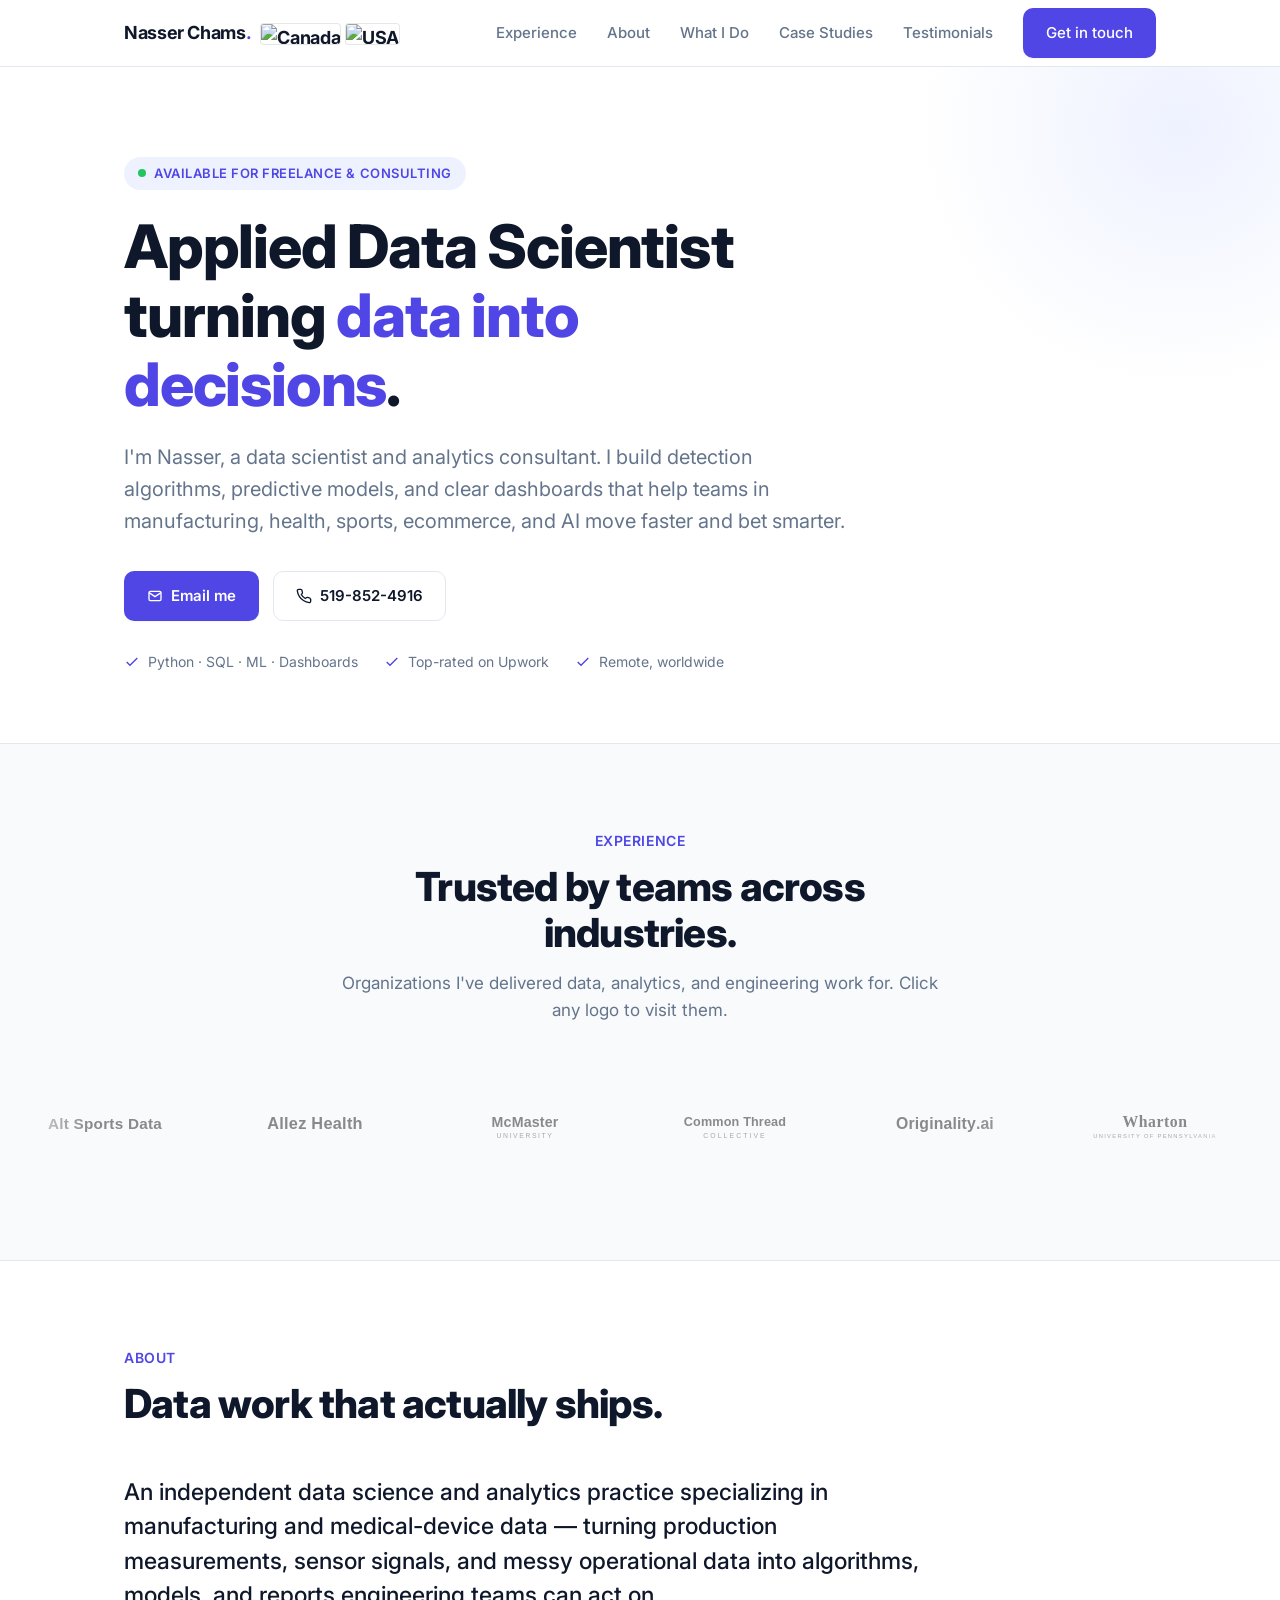
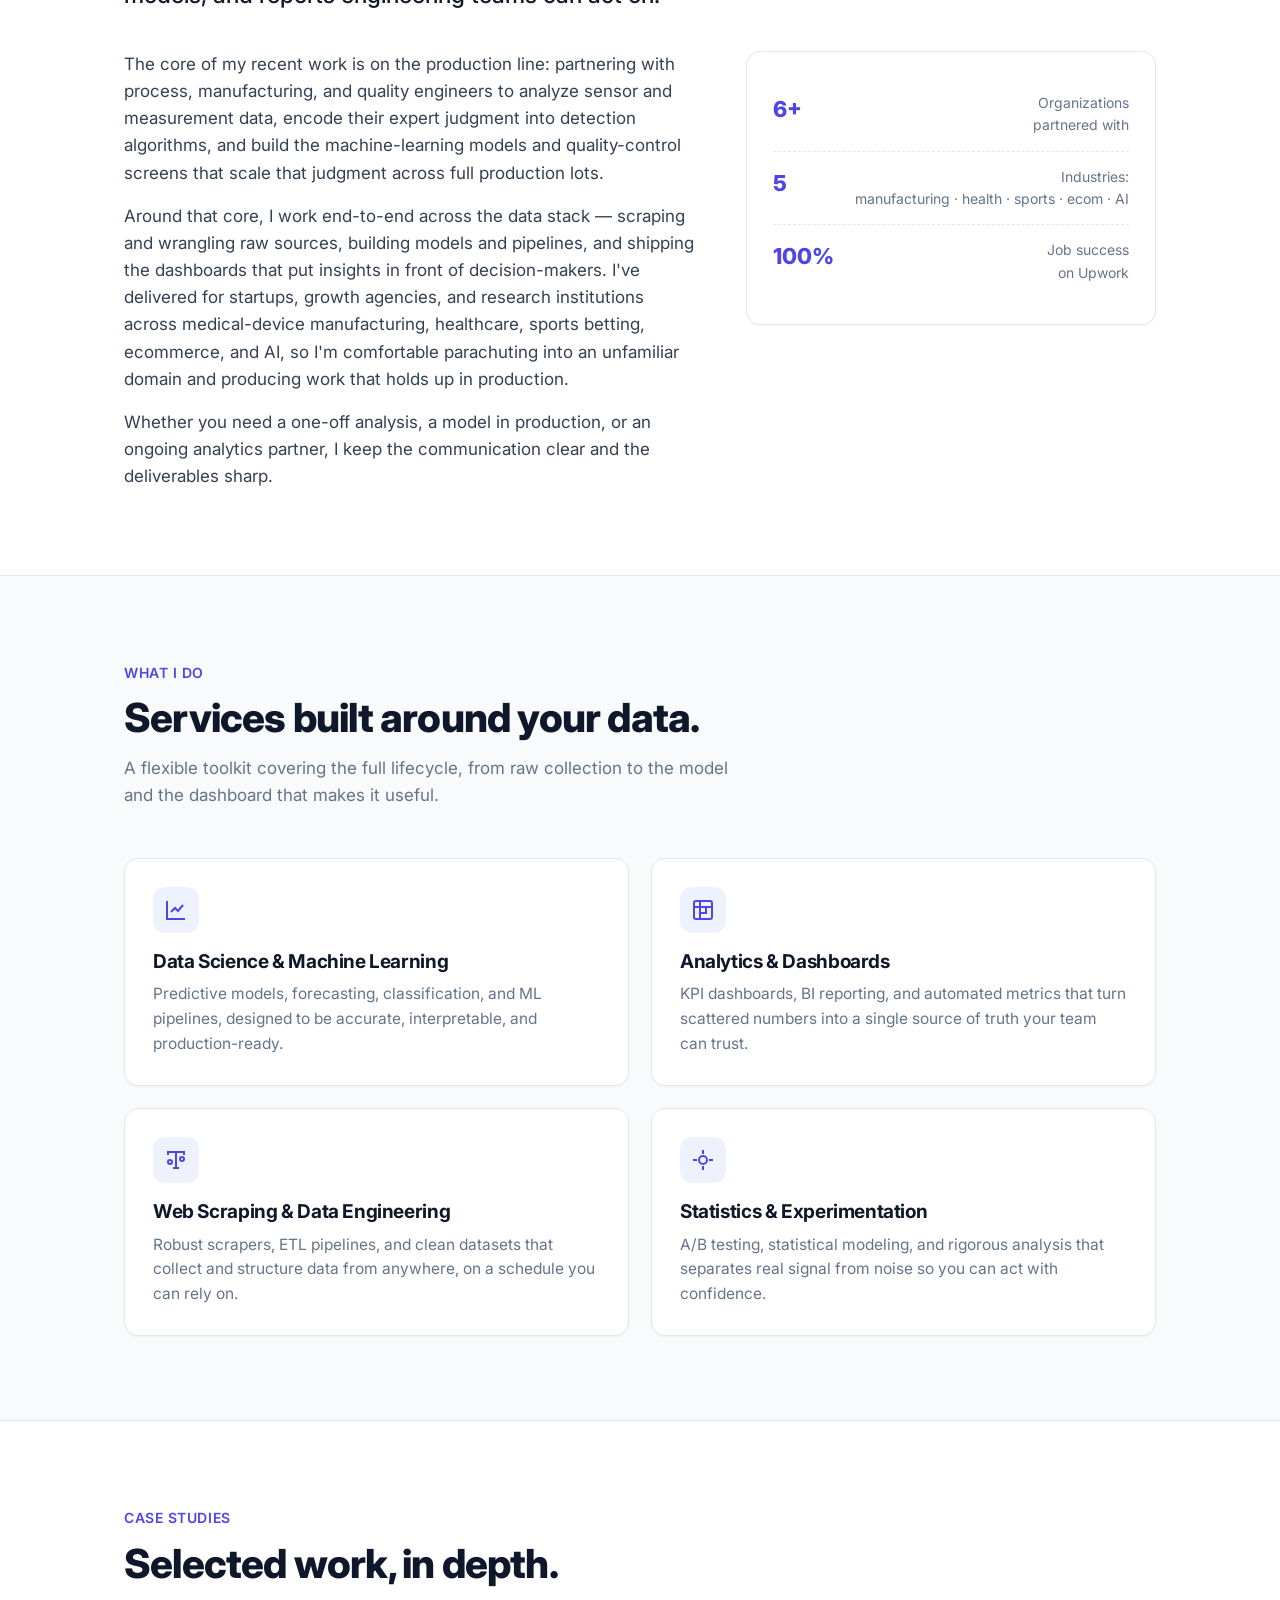
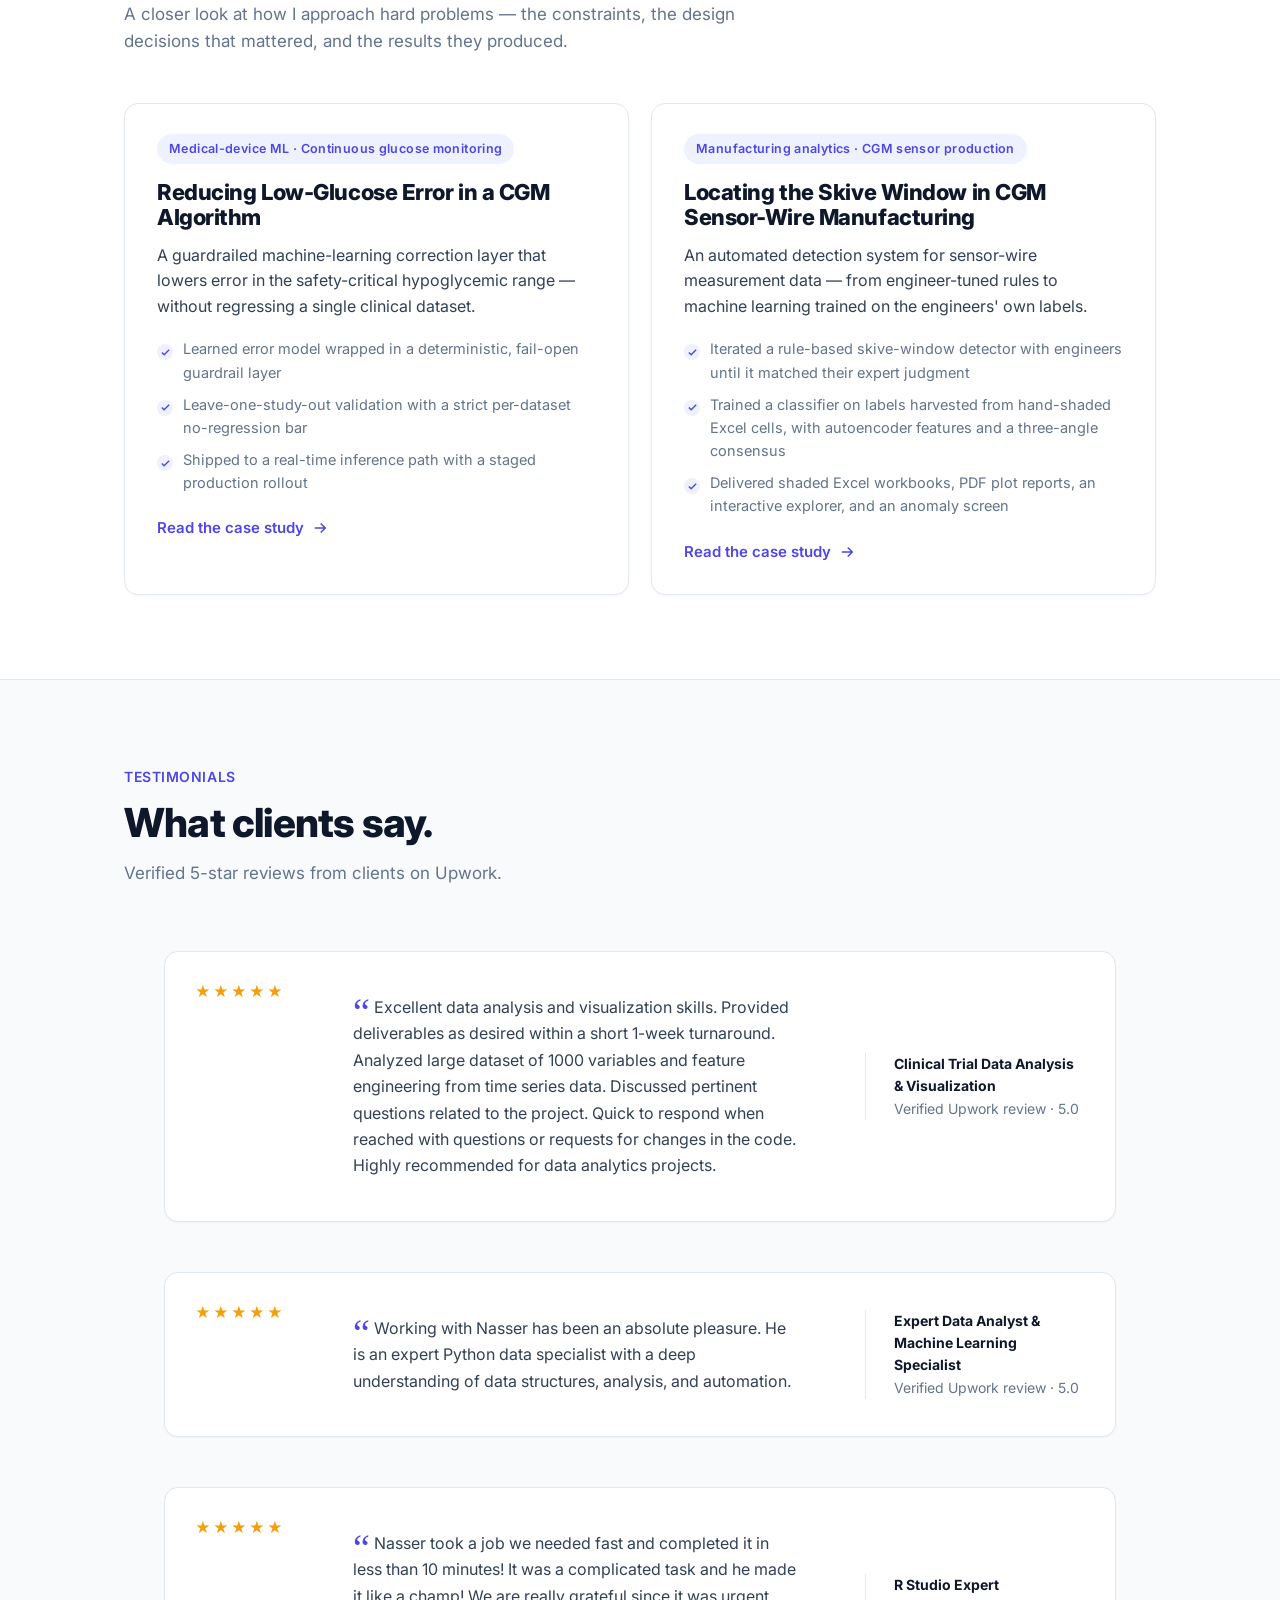
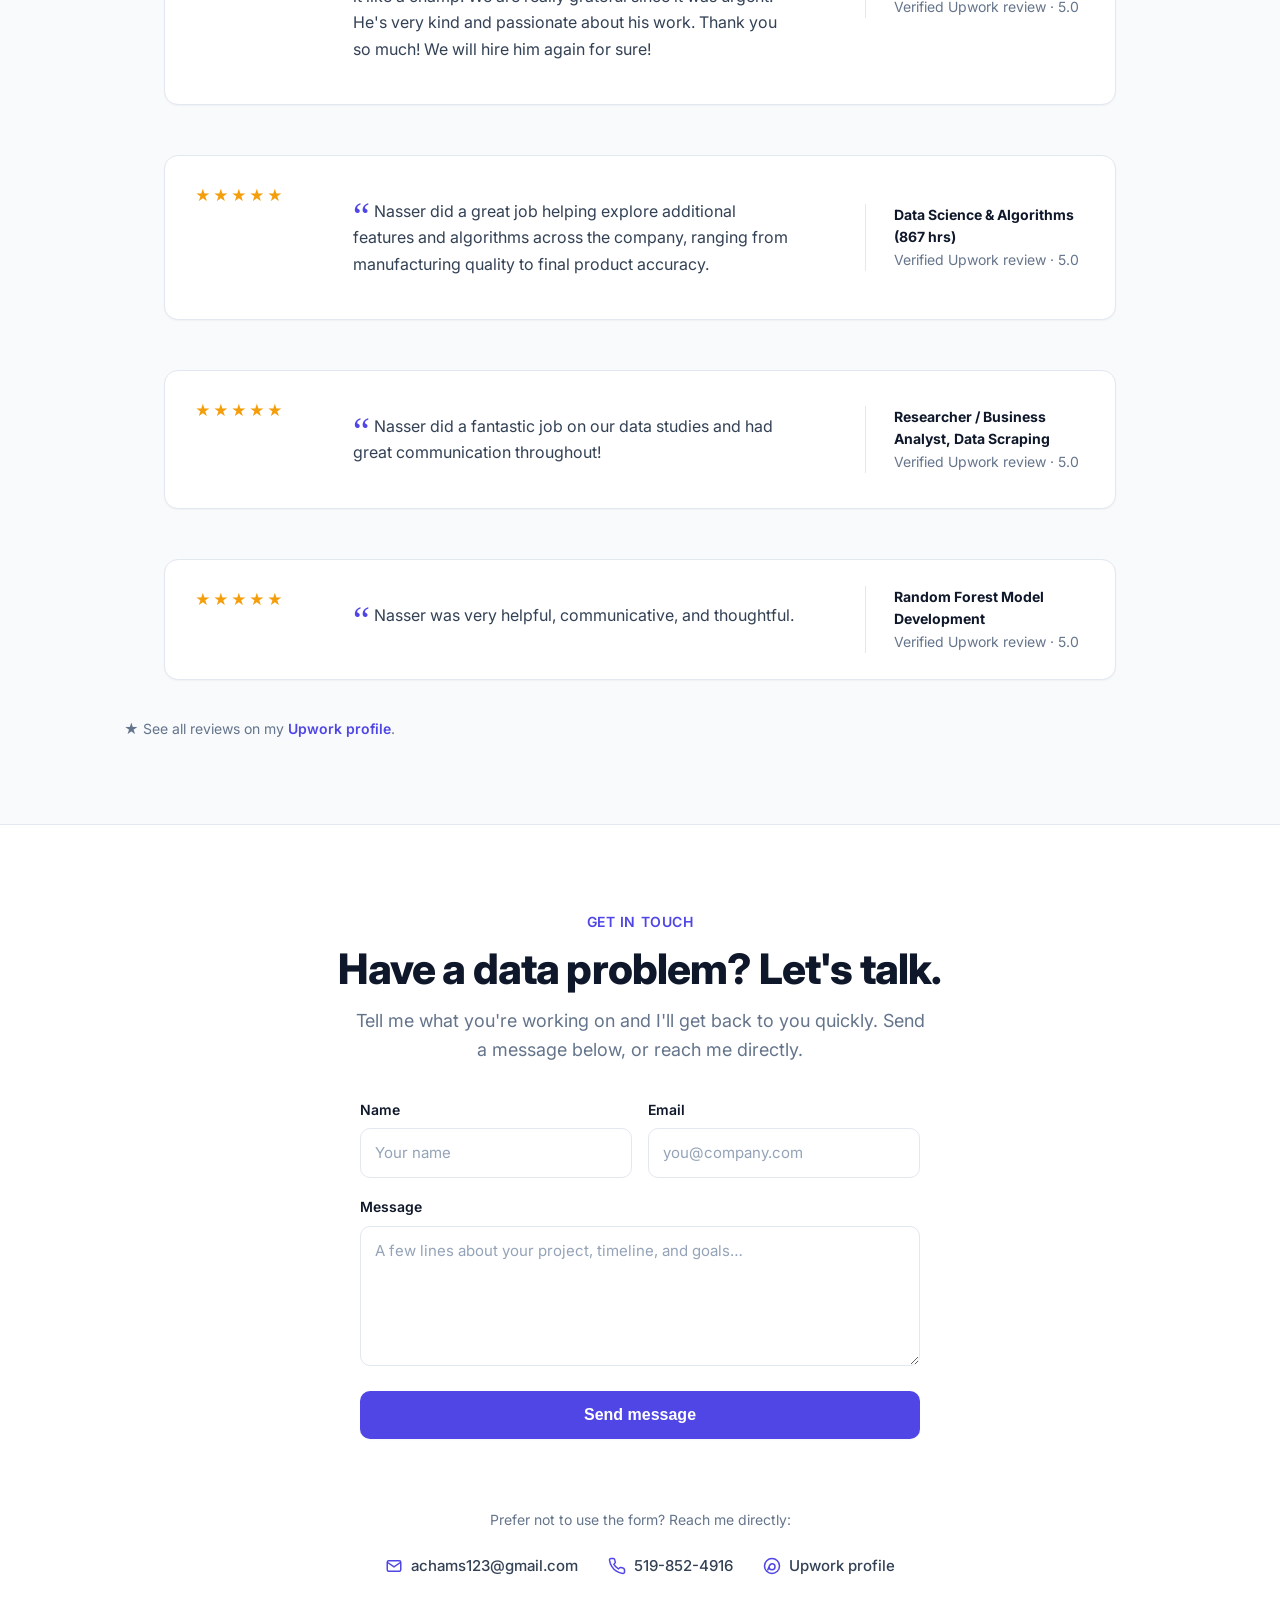
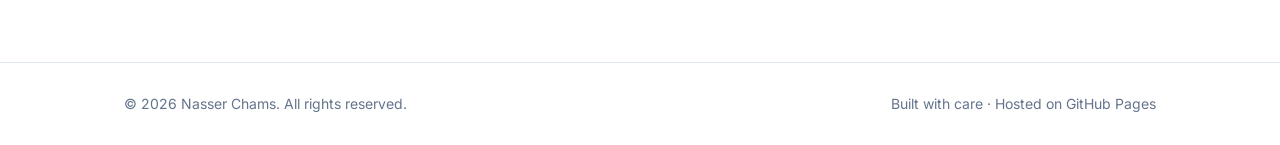
==== index.html @ c135a301 "Lead with manufacturing in About section, hero, and site metadata Co-Authored-By: Claude Fable 5 <no" ====
<!DOCTYPE html>
<html lang="en">
<head>
  <meta charset="UTF-8" />
  <meta name="viewport" content="width=device-width, initial-scale=1.0" />
  <title>Nasser Chams | Applied Data Scientist & Analytics Consultant</title>
  <meta name="description" content="Nasser Chams is a top-rated freelance data scientist and analytics consultant based in Canada. Manufacturing and sensor analytics, machine learning, dashboards, and statistics for teams in manufacturing, health, sports, ecommerce, and AI." />
  <meta name="keywords" content="data scientist, freelance data scientist, data analytics consultant, manufacturing analytics, sensor data analysis, machine learning, web scraping, data engineering, dashboards, statistics, Canada, Nasser Chams" />
  <meta name="author" content="Nasser Chams" />
  <meta name="robots" content="index, follow" />
  <link rel="canonical" href="https://nchams.github.io/" />

  <!-- Google Search Console verification -->
  <meta name="google-site-verification" content="0FY5OXzqbTg1PVIhQ_Vaj2DCu7UI-ibs0flnU23W4AM" />

  <!-- Open Graph (link previews) -->
  <meta property="og:title" content="Nasser Chams | Applied Data Scientist & Analytics" />
  <meta property="og:description" content="Top-rated freelance data scientist and analytics consultant. I turn messy data into models, dashboards, and decisions." />
  <meta property="og:type" content="website" />
  <meta property="og:url" content="https://nchams.github.io/" />
  <meta property="og:site_name" content="Nasser Chams" />
  <meta property="og:locale" content="en_CA" />

  <!-- Twitter -->
  <meta name="twitter:card" content="summary" />
  <meta name="twitter:title" content="Nasser Chams | Applied Data Scientist & Analytics" />
  <meta name="twitter:description" content="Top-rated freelance data scientist and analytics consultant. Models, dashboards, and decisions." />

  <!-- Structured data: helps Google understand who you are -->
  <script type="application/ld+json">
  {
    "@context": "https://schema.org",
    "@type": "Person",
    "name": "Nasser Chams",
    "jobTitle": "Applied Data Scientist & Analytics Consultant",
    "url": "https://nchams.github.io/",
    "email": "mailto:achams123@gmail.com",
    "telephone": "+1-519-852-4916",
    "address": { "@type": "PostalAddress", "addressCountry": "CA" },
    "knowsAbout": ["Manufacturing Analytics", "Sensor Data Analysis", "Data Science", "Machine Learning", "Data Analytics", "Web Scraping", "Statistics", "Dashboards", "Predictive Modeling"],
    "sameAs": [
      "https://www.upwork.com/freelancers/nasserc4",
      "https://github.com/nchams"
    ]
  }
  </script>

  <link rel="preconnect" href="https://fonts.googleapis.com" />
  <link rel="preconnect" href="https://fonts.gstatic.com" crossorigin />
  <link href="https://fonts.googleapis.com/css2?family=Inter:wght@400;500;600;700;800&display=swap" rel="stylesheet" />
  <link rel="stylesheet" href="styles.css" />
  <link rel="icon" href="data:image/svg+xml,<svg xmlns='http://www.w3.org/2000/svg' viewBox='0 0 100 100'><rect width='100' height='100' rx='22' fill='%234f46e5'/><text x='50' y='68' font-size='56' font-family='Arial' font-weight='bold' fill='white' text-anchor='middle'>N</text></svg>" />
</head>
<body>

  <!-- ===================== NAV ===================== -->
  <header class="nav">
    <div class="container nav-inner">
      <a href="#top" class="brand">Nasser&nbsp;Chams<span class="dot">.</span><span class="brand-flags" title="Working across Canada and the USA" aria-label="Working across Canada and the USA">
        <img src="https://flagcdn.com/ca.svg" alt="Canada" loading="lazy" />
        <img src="https://flagcdn.com/us.svg" alt="USA" loading="lazy" />
      </span></a>
      <nav class="nav-links" id="navLinks">
        <a href="#work">Experience</a>
        <a href="#about">About</a>
        <a href="#services">What I Do</a>
        <a href="#case-studies">Case Studies</a>
        <a href="#testimonials">Testimonials</a>
        <a href="#contact" class="btn btn-primary">Get in touch</a>
      </nav>
      <button class="nav-toggle" id="navToggle" aria-label="Toggle menu">☰</button>
    </div>
  </header>

  <main id="top">

    <!-- ===================== HERO ===================== -->
    <section class="hero">
      <div class="container">
        <span class="eyebrow"><span class="pulse"></span> Available for freelance &amp; consulting</span>
        <h1>Applied Data Scientist turning <span class="accent">data into decisions</span>.</h1>
        <p class="lede">
          I'm Nasser, a data scientist and analytics consultant. I build detection algorithms,
          predictive models, and clear dashboards that help teams in manufacturing, health,
          sports, ecommerce, and AI move faster and bet smarter.
        </p>
        <div class="hero-cta">
          <a href="#contact" class="btn btn-primary">
            <svg width="16" height="16" viewBox="0 0 24 24" fill="none" stroke="currentColor" stroke-width="2"><rect x="3" y="5" width="18" height="14" rx="2"/><path d="m3 7 9 6 9-6"/></svg>
            Email me
          </a>
          <a href="tel:+15198524916" class="btn btn-ghost">
            <svg width="16" height="16" viewBox="0 0 24 24" fill="none" stroke="currentColor" stroke-width="2"><path d="M22 16.9v3a2 2 0 0 1-2.2 2 19.8 19.8 0 0 1-8.6-3.1 19.5 19.5 0 0 1-6-6A19.8 19.8 0 0 1 2 4.2 2 2 0 0 1 4 2h3a2 2 0 0 1 2 1.7c.1.9.3 1.8.6 2.6a2 2 0 0 1-.5 2.1L7.9 9.8a16 16 0 0 0 6 6l1.4-1.2a2 2 0 0 1 2.1-.5c.8.3 1.7.5 2.6.6a2 2 0 0 1 1.7 2Z"/></svg>
            519-852-4916
          </a>
        </div>
        <div class="hero-meta">
          <span><svg viewBox="0 0 24 24" fill="none" stroke="currentColor" stroke-width="2"><path d="M20 6 9 17l-5-5"/></svg> Python · SQL · ML · Dashboards</span>
          <span><svg viewBox="0 0 24 24" fill="none" stroke="currentColor" stroke-width="2"><path d="M20 6 9 17l-5-5"/></svg> Top-rated on Upwork</span>
          <span><svg viewBox="0 0 24 24" fill="none" stroke="currentColor" stroke-width="2"><path d="M20 6 9 17l-5-5"/></svg> Remote, worldwide</span>
        </div>
      </div>
    </section>

    <!-- ===================== WORKED WITH (rolling marquee) ===================== -->
    <!--
      A seamless left→right marquee. The logo set is duplicated (second copy is
      aria-hidden) so the loop has no visible seam. Each tile links to the company.
      Four tiles load the company's OFFICIAL logo from their own CDN, falling back to a
      local wordmark in assets/logos/ if the remote URL ever fails. CTC and Originality.ai
      only publish white-on-transparent logos (invisible on white), so they use a clean
      dark wordmark — drop a dark/color file into assets/logos/ to replace either one.
    -->
    <section class="section section-soft section-work" id="work">
      <div class="container">
        <div class="section-head section-head-center reveal">
          <span class="kicker">Experience</span>
          <h2>Trusted by teams across industries.</h2>
          <p>Organizations I've delivered data, analytics, and engineering work for. Click any logo to visit them.</p>
        </div>
      </div>
      <div class="marquee reveal" aria-label="Companies I have worked with">
        <div class="marquee-track">
          <div class="marquee-group">
            <a class="logo-tile" href="https://altsportsdata.com" target="_blank" rel="noopener" title="Alt Sports Data: sports betting market data">
              <img src="https://static.wixstatic.com/media/e93ac5_96a4d8a9a85640bc8b1dee74f92e96a4~mv2.png/v1/fill/w_240,h_120,al_c,q_85,enc_auto/ASD_Logo_Stack_BLACK.png" alt="Alt Sports Data" onerror="this.onerror=null;this.src='assets/logos/alt-sports-data.svg';" />
            </a>
            <a class="logo-tile" href="https://allezhealth.com" target="_blank" rel="noopener" title="Allez Health: continuous metabolic sensing">
              <img src="https://allezhealth.com/_next/static/media/logo.9eea5463.svg" alt="Allez Health" onerror="this.onerror=null;this.src='assets/logos/allez-health.svg';" />
            </a>
            <a class="logo-tile" href="https://www.mcmaster.ca" target="_blank" rel="noopener" title="McMaster University">
              <img src="https://brand.mcmaster.ca/app/uploads/2024/03/McMaster-logo.png" alt="McMaster University" onerror="this.onerror=null;this.src='assets/logos/mcmaster-university.svg';" />
            </a>
            <a class="logo-tile" href="https://commonthreadco.com" target="_blank" rel="noopener" title="Common Thread Collective: ecommerce growth">
              <img src="assets/logos/common-thread-collective.svg" alt="Common Thread Collective" />
            </a>
            <a class="logo-tile" href="https://originality.ai" target="_blank" rel="noopener" title="Originality.ai: AI content detection">
              <img src="assets/logos/originality-ai.svg" alt="Originality.ai" />
            </a>
            <a class="logo-tile" href="https://www.wharton.upenn.edu" target="_blank" rel="noopener" title="The Wharton School, University of Pennsylvania">
              <img src="https://www.wharton.upenn.edu/wp-content/plugins/martech-chupacabra/includes/images/Wharton-Logo-RGB.png" alt="The Wharton School" onerror="this.onerror=null;this.src='assets/logos/wharton.svg';" />
            </a>
          </div>
          <div class="marquee-group" aria-hidden="true">
            <a class="logo-tile" href="https://altsportsdata.com" target="_blank" rel="noopener" tabindex="-1">
              <img src="https://static.wixstatic.com/media/e93ac5_96a4d8a9a85640bc8b1dee74f92e96a4~mv2.png/v1/fill/w_240,h_120,al_c,q_85,enc_auto/ASD_Logo_Stack_BLACK.png" alt="" onerror="this.onerror=null;this.src='assets/logos/alt-sports-data.svg';" />
            </a>
            <a class="logo-tile" href="https://allezhealth.com" target="_blank" rel="noopener" tabindex="-1">
              <img src="https://allezhealth.com/_next/static/media/logo.9eea5463.svg" alt="" onerror="this.onerror=null;this.src='assets/logos/allez-health.svg';" />
            </a>
            <a class="logo-tile" href="https://www.mcmaster.ca" target="_blank" rel="noopener" tabindex="-1">
              <img src="https://brand.mcmaster.ca/app/uploads/2024/03/McMaster-logo.png" alt="" onerror="this.onerror=null;this.src='assets/logos/mcmaster-university.svg';" />
            </a>
            <a class="logo-tile" href="https://commonthreadco.com" target="_blank" rel="noopener" tabindex="-1">
              <img src="assets/logos/common-thread-collective.svg" alt="" />
            </a>
            <a class="logo-tile" href="https://originality.ai" target="_blank" rel="noopener" tabindex="-1">
              <img src="assets/logos/originality-ai.svg" alt="" />
            </a>
            <a class="logo-tile" href="https://www.wharton.upenn.edu" target="_blank" rel="noopener" tabindex="-1">
              <img src="https://www.wharton.upenn.edu/wp-content/plugins/martech-chupacabra/includes/images/Wharton-Logo-RGB.png" alt="" onerror="this.onerror=null;this.src='assets/logos/wharton.svg';" />
            </a>
          </div>
        </div>
      </div>
    </section>

    <!-- ===================== ABOUT ===================== -->
    <section class="section" id="about">
      <div class="container">
        <div class="section-head reveal">
          <span class="kicker">About</span>
          <h2>Data work that actually ships.</h2>
        </div>
        <p class="about-lead reveal">An independent data science and analytics practice specializing in manufacturing and medical-device data — turning production measurements, sensor signals, and messy operational data into algorithms, models, and reports engineering teams can act on.</p>
        <div class="about-grid reveal">
          <div class="body">
            <p>
              The core of my recent work is on the production line: partnering with process,
              manufacturing, and quality engineers to analyze sensor and measurement data,
              encode their expert judgment into detection algorithms, and build the
              machine-learning models and quality-control screens that scale that judgment
              across full production lots.
            </p>
            <p>
              Around that core, I work end-to-end across the data stack — scraping and
              wrangling raw sources, building models and pipelines, and shipping the
              dashboards that put insights in front of decision-makers. I've delivered for
              startups, growth agencies, and research institutions across medical-device
              manufacturing, healthcare, sports betting, ecommerce, and AI, so I'm
              comfortable parachuting into an unfamiliar domain and producing work that
              holds up in production.
            </p>
            <p>
              Whether you need a one-off analysis, a model in production, or an ongoing
              analytics partner, I keep the communication clear and the deliverables sharp.
            </p>
          </div>
          <aside class="stat-card">
            <div class="stat-row"><span class="num">6+</span><span class="lbl">Organizations<br/>partnered with</span></div>
            <div class="stat-row"><span class="num">5</span><span class="lbl">Industries:<br/>manufacturing · health · sports · ecom · AI</span></div>
            <div class="stat-row"><span class="num">100%</span><span class="lbl">Job success<br/>on Upwork</span></div>
          </aside>
        </div>
      </div>
    </section>

    <!-- ===================== SERVICES ===================== -->
    <section class="section section-soft" id="services">
      <div class="container">
        <div class="section-head reveal">
          <span class="kicker">What I do</span>
          <h2>Services built around your data.</h2>
          <p>A flexible toolkit covering the full lifecycle, from raw collection to the model and the dashboard that makes it useful.</p>
        </div>
        <div class="cards">
          <div class="card reveal">
            <div class="ico"><svg viewBox="0 0 24 24" fill="none" stroke="currentColor" stroke-width="2"><path d="M3 3v18h18"/><path d="m7 14 4-4 3 3 5-6"/></svg></div>
            <h3>Data Science &amp; Machine Learning</h3>
            <p>Predictive models, forecasting, classification, and ML pipelines, designed to be accurate, interpretable, and production-ready.</p>
          </div>
          <div class="card reveal">
            <div class="ico"><svg viewBox="0 0 24 24" fill="none" stroke="currentColor" stroke-width="2"><rect x="3" y="3" width="18" height="18" rx="2"/><path d="M9 9h6v6H9z"/><path d="M3 9h6M15 9h6M9 3v6M9 15v6"/></svg></div>
            <h3>Analytics &amp; Dashboards</h3>
            <p>KPI dashboards, BI reporting, and automated metrics that turn scattered numbers into a single source of truth your team can trust.</p>
          </div>
          <div class="card reveal">
            <div class="ico"><svg viewBox="0 0 24 24" fill="none" stroke="currentColor" stroke-width="2"><path d="M4 7V4h16v3"/><path d="M9 20h6M12 4v16"/><circle cx="6" cy="14" r="2"/><circle cx="18" cy="11" r="2"/></svg></div>
            <h3>Web Scraping &amp; Data Engineering</h3>
            <p>Robust scrapers, ETL pipelines, and clean datasets that collect and structure data from anywhere, on a schedule you can rely on.</p>
          </div>
          <div class="card reveal">
            <div class="ico"><svg viewBox="0 0 24 24" fill="none" stroke="currentColor" stroke-width="2"><path d="M12 2v4M12 18v4M2 12h4M18 12h4"/><circle cx="12" cy="12" r="4"/></svg></div>
            <h3>Statistics &amp; Experimentation</h3>
            <p>A/B testing, statistical modeling, and rigorous analysis that separates real signal from noise so you can act with confidence.</p>
          </div>
        </div>
      </div>
    </section>

    <!-- ===================== CASE STUDIES ===================== -->
    <!--
      Teaser cards for in-depth project write-ups. Each card links to its own
      detail page under case-studies/. Add more <a class="case-card"> blocks as
      new write-ups are published — the grid flows to two columns on wide screens.
    -->
    <section class="section" id="case-studies">
      <div class="container">
        <div class="section-head reveal">
          <span class="kicker">Case studies</span>
          <h2>Selected work, in depth.</h2>
          <p>A closer look at how I approach hard problems — the constraints, the design decisions that mattered, and the results they produced.</p>
        </div>
        <div class="case-grid">
          <a class="case-card reveal" href="case-studies/cgm-low-glucose-correction.html">
            <span class="case-tag">Medical-device ML · Continuous glucose monitoring</span>
            <h3>Reducing Low-Glucose Error in a CGM Algorithm</h3>
            <p>A guardrailed machine-learning correction layer that lowers error in the safety-critical hypoglycemic range — without regressing a single clinical dataset.</p>
            <ul class="case-highlights">
              <li>Learned error model wrapped in a deterministic, fail-open guardrail layer</li>
              <li>Leave-one-study-out validation with a strict per-dataset no-regression bar</li>
              <li>Shipped to a real-time inference path with a staged production rollout</li>
            </ul>
            <span class="case-link">Read the case study
              <svg viewBox="0 0 24 24" fill="none" stroke="currentColor" stroke-width="2"><path d="M5 12h14M13 6l6 6-6 6"/></svg>
            </span>
          </a>
          <a class="case-card reveal" href="case-studies/cgm-sensor-wire-manufacturing.html">
            <span class="case-tag">Manufacturing analytics · CGM sensor production</span>
            <h3>Locating the Skive Window in CGM Sensor-Wire Manufacturing</h3>
            <p>An automated detection system for sensor-wire measurement data — from engineer-tuned rules to machine learning trained on the engineers' own labels.</p>
            <ul class="case-highlights">
              <li>Iterated a rule-based skive-window detector with engineers until it matched their expert judgment</li>
              <li>Trained a classifier on labels harvested from hand-shaded Excel cells, with autoencoder features and a three-angle consensus</li>
              <li>Delivered shaded Excel workbooks, PDF plot reports, an interactive explorer, and an anomaly screen</li>
            </ul>
            <span class="case-link">Read the case study
              <svg viewBox="0 0 24 24" fill="none" stroke="currentColor" stroke-width="2"><path d="M5 12h14M13 6l6 6-6 6"/></svg>
            </span>
          </a>
        </div>
      </div>
    </section>

    <!-- ===================== TESTIMONIALS ===================== -->
    <section class="section section-soft" id="testimonials">
      <div class="container">
        <div class="section-head reveal">
          <span class="kicker">Testimonials</span>
          <h2>What clients say.</h2>
          <p>Verified 5-star reviews from clients on Upwork.</p>
        </div>
        <div class="quotes">
          <figure class="quote reveal">
            <div class="stars">★★★★★</div>
            <blockquote class="text">Excellent data analysis and visualization skills. Provided deliverables as desired within a short 1-week turnaround. Analyzed large dataset of 1000 variables and feature engineering from time series data. Discussed pertinent questions related to the project. Quick to respond when reached with questions or requests for changes in the code. Highly recommended for data analytics projects.</blockquote>
            <figcaption class="by"><strong>Clinical Trial Data Analysis &amp; Visualization</strong><span>Verified Upwork review · 5.0</span></figcaption>
          </figure>
          <figure class="quote reveal">
            <div class="stars">★★★★★</div>
            <blockquote class="text">Working with Nasser has been an absolute pleasure. He is an expert Python data specialist with a deep understanding of data structures, analysis, and automation.</blockquote>
            <figcaption class="by"><strong>Expert Data Analyst &amp; Machine Learning Specialist</strong><span>Verified Upwork review · 5.0</span></figcaption>
          </figure>
          <figure class="quote reveal">
            <div class="stars">★★★★★</div>
            <blockquote class="text">Nasser took a job we needed fast and completed it in less than 10 minutes! It was a complicated task and he made it like a champ! We are really grateful since it was urgent. He's very kind and passionate about his work. Thank you so much! We will hire him again for sure!</blockquote>
            <figcaption class="by"><strong>R Studio Expert</strong><span>Verified Upwork review · 5.0</span></figcaption>
          </figure>
          <figure class="quote reveal">
            <div class="stars">★★★★★</div>
            <blockquote class="text">Nasser did a great job helping explore additional features and algorithms across the company, ranging from manufacturing quality to final product accuracy.</blockquote>
            <figcaption class="by"><strong>Data Science &amp; Algorithms (867 hrs)</strong><span>Verified Upwork review · 5.0</span></figcaption>
          </figure>
          <figure class="quote reveal">
            <div class="stars">★★★★★</div>
            <blockquote class="text">Nasser did a fantastic job on our data studies and had great communication throughout!</blockquote>
            <figcaption class="by"><strong>Researcher / Business Analyst, Data Scraping</strong><span>Verified Upwork review · 5.0</span></figcaption>
          </figure>
          <figure class="quote reveal">
            <div class="stars">★★★★★</div>
            <blockquote class="text">Nasser was very helpful, communicative, and thoughtful.</blockquote>
            <figcaption class="by"><strong>Random Forest Model Development</strong><span>Verified Upwork review · 5.0</span></figcaption>
          </figure>
        </div>
        <p class="quotes-note reveal">
          ★ See all reviews on my <a href="https://www.upwork.com/freelancers/nasserc4" target="_blank" rel="noopener">Upwork profile</a>.
        </p>
      </div>
    </section>

    <!-- ===================== CONTACT ===================== -->
    <section class="section contact" id="contact">
      <div class="container reveal">
        <span class="kicker accent" style="font-weight:600;letter-spacing:.04em;text-transform:uppercase;font-size:14px;">Get in touch</span>
        <h2 style="margin-top:10px;">Have a data problem? Let's talk.</h2>
        <p>Tell me what you're working on and I'll get back to you quickly. Send a message below, or reach me directly.</p>

        <!-- Contact form: delivers to achams123@gmail.com via Web3Forms (free, reliable, CORS-safe).
             ▸ SETUP: get a free access key at https://web3forms.com (enter achams123@gmail.com,
               copy the key it emails you) and paste it into the access_key field below. -->
        <form id="contactForm" class="contact-form" action="https://api.web3forms.com/submit" method="POST">
          <div class="form-row">
            <div class="field">
              <label for="cf-name">Name</label>
              <input type="text" id="cf-name" name="name" autocomplete="name" placeholder="Your name" required />
            </div>
            <div class="field">
              <label for="cf-email">Email</label>
              <input type="email" id="cf-email" name="email" autocomplete="email" placeholder="you@company.com" required />
            </div>
          </div>
          <div class="field">
            <label for="cf-message">Message</label>
            <textarea id="cf-message" name="message" placeholder="A few lines about your project, timeline, and goals…" required></textarea>
          </div>
          <!-- Web3Forms config -->
          <input type="hidden" name="access_key" value="39679132-4408-40fb-b17d-de15a8d7f304" />
          <input type="hidden" name="subject" value="New inquiry from your website" />
          <input type="hidden" name="from_name" value="nchams.github.io contact form" />
          <!-- honeypot: bots tick this, humans never see it -->
          <input type="checkbox" name="botcheck" class="hp" tabindex="-1" autocomplete="off" aria-hidden="true" />
          <button type="submit" class="btn btn-primary" id="cf-submit">Send message</button>
          <p class="form-status" id="cf-status" role="status" aria-live="polite"></p>
        </form>

        <p style="margin-top:18px;color:var(--muted);font-size:14px;">Prefer not to use the form? Reach me directly:</p>
        <div class="contact-list">
          <a href="mailto:achams123@gmail.com"><svg viewBox="0 0 24 24" fill="none" stroke="currentColor" stroke-width="2"><rect x="3" y="5" width="18" height="14" rx="2"/><path d="m3 7 9 6 9-6"/></svg> achams123@gmail.com</a>
          <a href="tel:+15198524916"><svg viewBox="0 0 24 24" fill="none" stroke="currentColor" stroke-width="2"><path d="M22 16.9v3a2 2 0 0 1-2.2 2 19.8 19.8 0 0 1-8.6-3.1 19.5 19.5 0 0 1-6-6A19.8 19.8 0 0 1 2 4.2 2 2 0 0 1 4 2h3a2 2 0 0 1 2 1.7c.1.9.3 1.8.6 2.6a2 2 0 0 1-.5 2.1L7.9 9.8a16 16 0 0 0 6 6l1.4-1.2a2 2 0 0 1 2.1-.5c.8.3 1.7.5 2.6.6a2 2 0 0 1 1.7 2Z"/></svg> 519-852-4916</a>
          <a href="https://www.upwork.com/freelancers/nasserc4" target="_blank" rel="noopener"><svg viewBox="0 0 24 24" fill="none" stroke="currentColor" stroke-width="2"><circle cx="12" cy="12" r="10"/><path d="M8 13a4 4 0 1 0 4-4c-2 0-3 1.5-4 4l-2 5"/></svg> Upwork profile</a>
        </div>
      </div>
    </section>

  </main>

  <!-- ===================== FOOTER ===================== -->
  <footer class="footer">
    <div class="container footer-inner">
      <span>© <span id="year"></span> Nasser Chams. All rights reserved.</span>
      <span>Built with care · Hosted on GitHub Pages</span>
    </div>
  </footer>

  <script>
    // Footer year
    document.getElementById('year').textContent = new Date().getFullYear();

    // Mobile nav toggle
    const toggle = document.getElementById('navToggle');
    const links = document.getElementById('navLinks');
    toggle.addEventListener('click', () => links.classList.toggle('open'));
    links.querySelectorAll('a').forEach(a => a.addEventListener('click', () => links.classList.remove('open')));

    // Scroll reveal
    const io = new IntersectionObserver((entries) => {
      entries.forEach(e => { if (e.isIntersecting) { e.target.classList.add('in'); io.unobserve(e.target); } });
    }, { threshold: 0.12 });
    document.querySelectorAll('.reveal').forEach(el => io.observe(el));

    // Contact form — submit via Web3Forms (CORS-enabled) so the visitor stays on the page.
    const form = document.getElementById('contactForm');
    const status = document.getElementById('cf-status');
    const submitBtn = document.getElementById('cf-submit');
    form.addEventListener('submit', async (e) => {
      e.preventDefault();
      status.className = 'form-status';
      status.textContent = '';
      const original = submitBtn.textContent;
      submitBtn.disabled = true;
      submitBtn.textContent = 'Sending…';
      try {
        const res = await fetch(form.action, {
          method: 'POST',
          headers: { 'Accept': 'application/json' },
          body: new FormData(form)
        });
        const data = await res.json().catch(() => ({}));
        if (res.ok && data.success) {
          form.reset();
          status.className = 'form-status ok';
          status.textContent = '✓ Thanks! Your message has been sent. I\'ll get back to you shortly.';
        } else {
          throw new Error(data.message || 'Request failed');
        }
      } catch (err) {
        status.className = 'form-status err';
        status.innerHTML = 'Something went wrong. Please email me directly at <a href="mailto:achams123@gmail.com">achams123@gmail.com</a>.';
      } finally {
        submitBtn.disabled = false;
        submitBtn.textContent = original;
      }
    });
  </script>
</body>
</html>
---- styles.css ----
/* ============================================================
   Nasser Chams — Personal Site
   Crisp white, professional. Indigo accent.
   ============================================================ */

:root {
  --bg: #ffffff;
  --bg-soft: #f8fafc;
  --ink: #0f172a;
  --ink-soft: #334155;
  --muted: #64748b;
  --line: #e2e8f0;
  --accent: #4f46e5;
  --accent-dark: #4338ca;
  --accent-soft: #eef2ff;
  --radius: 14px;
  --shadow-sm: 0 1px 2px rgba(15, 23, 42, 0.04);
  --shadow: 0 10px 30px -12px rgba(15, 23, 42, 0.18);
  --maxw: 1080px;
}

* { box-sizing: border-box; }

html { scroll-behavior: smooth; }

body {
  margin: 0;
  font-family: 'Inter', -apple-system, BlinkMacSystemFont, 'Segoe UI', Roboto, Helvetica, Arial, sans-serif;
  color: var(--ink);
  background: var(--bg);
  line-height: 1.6;
  -webkit-font-smoothing: antialiased;
  text-rendering: optimizeLegibility;
}

h1, h2, h3 { line-height: 1.15; margin: 0; letter-spacing: -0.02em; }
p { margin: 0; }
a { color: inherit; text-decoration: none; }

.container {
  width: 100%;
  max-width: var(--maxw);
  margin: 0 auto;
  padding: 0 24px;
}

.accent { color: var(--accent); }

/* ---------- Buttons ---------- */
.btn {
  display: inline-flex;
  align-items: center;
  gap: 8px;
  padding: 12px 22px;
  border-radius: 10px;
  font-weight: 600;
  font-size: 15px;
  border: 1px solid transparent;
  transition: transform .15s ease, box-shadow .15s ease, background .15s ease, border-color .15s ease;
  cursor: pointer;
  white-space: nowrap;
}
.btn-primary { background: var(--accent); color: #fff; box-shadow: var(--shadow-sm); }
.btn-primary:hover { background: var(--accent-dark); transform: translateY(-1px); box-shadow: var(--shadow); }
.btn-ghost { background: #fff; color: var(--ink); border-color: var(--line); }
.btn-ghost:hover { border-color: var(--accent); color: var(--accent); transform: translateY(-1px); }

/* ---------- Nav ---------- */
.nav {
  position: sticky;
  top: 0;
  z-index: 50;
  background: rgba(255, 255, 255, 0.85);
  backdrop-filter: saturate(180%) blur(12px);
  border-bottom: 1px solid var(--line);
}
.nav-inner {
  display: flex;
  align-items: center;
  justify-content: space-between;
  height: 66px;
}
.brand { font-weight: 700; font-size: 18px; letter-spacing: -0.02em; }
.brand .dot { color: var(--accent); }
.brand-flags { display: inline-flex; gap: 6px; margin-left: 10px; vertical-align: middle; }
.brand-flags img { height: 20px; width: auto; border-radius: 3px; box-shadow: 0 0 0 1px rgba(15,23,42,.1); display: block; }
.nav-links { display: flex; gap: 30px; align-items: center; }
.nav-links a { color: var(--muted); font-size: 15px; font-weight: 500; transition: color .15s ease; }
.nav-links a:hover { color: var(--ink); }
.nav-links .btn { color: #fff; }
.nav-toggle { display: none; background: none; border: 0; font-size: 24px; color: var(--ink); cursor: pointer; }

/* ---------- Hero ---------- */
.hero { padding: 90px 0 70px; position: relative; overflow: hidden; }
.hero::before {
  content: "";
  position: absolute;
  top: -200px; right: -160px;
  width: 520px; height: 520px;
  background: radial-gradient(closest-side, var(--accent-soft), transparent);
  z-index: -1;
}
.eyebrow {
  display: inline-flex; align-items: center; gap: 8px;
  font-size: 13px; font-weight: 600; letter-spacing: 0.04em; text-transform: uppercase;
  color: var(--accent);
  background: var(--accent-soft);
  padding: 6px 14px; border-radius: 999px;
  margin-bottom: 22px;
}
.eyebrow .pulse { width: 8px; height: 8px; border-radius: 50%; background: #22c55e; box-shadow: 0 0 0 0 rgba(34,197,94,.5); animation: pulse 2s infinite; }
@keyframes pulse { 0% { box-shadow: 0 0 0 0 rgba(34,197,94,.5); } 70% { box-shadow: 0 0 0 8px rgba(34,197,94,0); } 100% { box-shadow: 0 0 0 0 rgba(34,197,94,0); } }
.hero h1 { font-size: clamp(36px, 6vw, 60px); font-weight: 800; max-width: 16ch; }
.hero .lede { margin-top: 22px; font-size: clamp(17px, 2.2vw, 20px); color: var(--muted); max-width: 56ch; }
.hero-cta { margin-top: 34px; display: flex; gap: 14px; flex-wrap: wrap; }
.hero-meta { margin-top: 30px; display: flex; gap: 26px; flex-wrap: wrap; color: var(--muted); font-size: 14px; }
.hero-meta span { display: inline-flex; align-items: center; gap: 8px; }
.hero-meta svg { width: 16px; height: 16px; color: var(--accent); }

/* ---------- Section scaffolding ---------- */
.section { padding: 84px 0; }
.section-soft { background: var(--bg-soft); border-top: 1px solid var(--line); border-bottom: 1px solid var(--line); }
.section-head { max-width: 620px; margin-bottom: 48px; }
.section-head .kicker { color: var(--accent); font-weight: 600; font-size: 14px; letter-spacing: 0.04em; text-transform: uppercase; }
.section-head h2 { font-size: clamp(28px, 4vw, 40px); font-weight: 800; margin-top: 10px; }
.section-head p { margin-top: 14px; color: var(--muted); font-size: 17px; }

/* ---------- About ---------- */
.about-lead { font-size: clamp(19px, 2.4vw, 23px); line-height: 1.5; font-weight: 500; color: var(--ink); max-width: 820px; margin-bottom: 38px; }
.about-grid { display: grid; grid-template-columns: 1.4fr 1fr; gap: 48px; align-items: start; }
.about-grid p + p { margin-top: 16px; }
.about-grid .body { color: var(--ink-soft); font-size: 17px; }
.stat-card {
  border: 1px solid var(--line); border-radius: var(--radius);
  background: #fff; padding: 26px; box-shadow: var(--shadow-sm);
}
.stat-row { display: flex; justify-content: space-between; padding: 14px 0; border-bottom: 1px dashed var(--line); }
.stat-row:last-child { border-bottom: 0; }
.stat-row .num { font-weight: 800; font-size: 22px; color: var(--accent); }
.stat-row .lbl { color: var(--muted); font-size: 14px; text-align: right; align-self: center; }

/* ---------- Services ---------- */
.cards { display: grid; grid-template-columns: repeat(2, 1fr); gap: 22px; }
.card {
  border: 1px solid var(--line); border-radius: var(--radius);
  background: #fff; padding: 28px; box-shadow: var(--shadow-sm);
  transition: transform .18s ease, box-shadow .18s ease, border-color .18s ease;
}
.card:hover { transform: translateY(-3px); box-shadow: var(--shadow); border-color: #cbd5e1; }
.card .ico {
  width: 46px; height: 46px; border-radius: 12px;
  background: var(--accent-soft); color: var(--accent);
  display: grid; place-items: center; margin-bottom: 18px;
}
.card .ico svg { width: 24px; height: 24px; }
.card h3 { font-size: 19px; font-weight: 700; }
.card p { margin-top: 10px; color: var(--muted); font-size: 15.5px; }

/* ---------- Case studies (homepage teaser cards) ---------- */
.case-grid { display: grid; grid-template-columns: repeat(auto-fit, minmax(340px, 1fr)); gap: 22px; }
.case-card {
  display: block;
  border: 1px solid var(--line); border-radius: var(--radius);
  background: #fff; padding: 30px 32px; box-shadow: var(--shadow-sm);
  transition: transform .18s ease, box-shadow .18s ease, border-color .18s ease;
}
.case-card:hover { transform: translateY(-3px); box-shadow: var(--shadow); border-color: #cbd5e1; }
.case-tag {
  display: inline-block; font-size: 12.5px; font-weight: 600; letter-spacing: 0.03em;
  color: var(--accent); background: var(--accent-soft);
  padding: 5px 12px; border-radius: 999px;
}
.case-card h3 { font-size: 22px; font-weight: 800; margin-top: 16px; }
.case-card > p { margin-top: 12px; color: var(--ink-soft); font-size: 16px; }
.case-highlights { margin: 18px 0 0; padding: 0; list-style: none; display: grid; gap: 9px; }
.case-highlights li { position: relative; padding-left: 26px; color: var(--muted); font-size: 14.5px; }
.case-highlights li::before {
  content: ""; position: absolute; left: 0; top: 7px;
  width: 16px; height: 16px; border-radius: 50%;
  background: var(--accent-soft);
  background-image: url("data:image/svg+xml,%3Csvg xmlns='http://www.w3.org/2000/svg' viewBox='0 0 24 24' fill='none' stroke='%234f46e5' stroke-width='3'%3E%3Cpath d='M20 6 9 17l-5-5'/%3E%3C/svg%3E");
  background-size: 11px; background-repeat: no-repeat; background-position: center;
}
.case-link {
  display: inline-flex; align-items: center; gap: 7px;
  margin-top: 22px; color: var(--accent); font-weight: 600; font-size: 15px;
}
.case-link svg { width: 18px; height: 18px; transition: transform .18s ease; }
.case-card:hover .case-link svg { transform: translateX(4px); }

/* ---------- Case study detail page ---------- */
.cs-hero { padding: 64px 0 40px; position: relative; overflow: hidden; }
.cs-hero::before {
  content: ""; position: absolute; top: -200px; right: -160px;
  width: 520px; height: 520px;
  background: radial-gradient(closest-side, var(--accent-soft), transparent); z-index: -1;
}
.cs-back { display: inline-flex; align-items: center; gap: 7px; color: var(--muted); font-size: 14px; font-weight: 500; margin-bottom: 26px; }
.cs-back:hover { color: var(--accent); }
.cs-back svg { width: 16px; height: 16px; }
.cs-hero h1 { font-size: clamp(30px, 5vw, 46px); font-weight: 800; max-width: 20ch; }
.cs-hero .cs-sub { margin-top: 16px; font-size: clamp(17px, 2.2vw, 21px); color: var(--muted); max-width: 60ch; }
.cs-meta { margin-top: 30px; display: flex; flex-wrap: wrap; gap: 14px 30px; }
.cs-meta div { font-size: 14px; }
.cs-meta dt { color: var(--accent); font-weight: 600; text-transform: uppercase; letter-spacing: 0.04em; font-size: 12px; margin-bottom: 3px; }
.cs-meta dd { margin: 0; color: var(--ink-soft); max-width: 38ch; }

.case-prose { max-width: 760px; margin: 0 auto; padding: 8px 0 20px; color: var(--ink-soft); font-size: 17px; }
.case-prose h2 { font-size: clamp(24px, 3.4vw, 32px); font-weight: 800; margin-top: 56px; padding-top: 28px; border-top: 1px solid var(--line); }
.case-prose h2:first-of-type { margin-top: 8px; padding-top: 0; border-top: 0; }
.case-prose h3 { font-size: 19px; font-weight: 700; color: var(--ink); margin-top: 30px; }
.case-prose p { margin-top: 16px; }
.case-prose ul { margin-top: 16px; padding-left: 0; list-style: none; display: grid; gap: 11px; }
.case-prose ul li { position: relative; padding-left: 28px; }
.case-prose ul li::before {
  content: ""; position: absolute; left: 2px; top: 9px;
  width: 8px; height: 8px; border-radius: 50%; background: var(--accent);
}
.case-prose strong { color: var(--ink); font-weight: 700; }
.case-prose code, .case-prose pre {
  font-family: ui-monospace, SFMono-Regular, Menlo, Consolas, monospace;
}
.case-prose :not(pre) > code {
  background: var(--accent-soft); color: var(--accent-dark);
  padding: 2px 7px; border-radius: 6px; font-size: 0.88em;
}
.case-prose pre {
  margin-top: 20px; background: var(--ink); color: #e2e8f0;
  padding: 18px 22px; border-radius: var(--radius); overflow-x: auto;
  font-size: 14.5px; line-height: 1.7;
}
.case-prose pre code { background: none; padding: 0; color: inherit; }
.case-lede {
  font-size: clamp(18px, 2.3vw, 21px); line-height: 1.55; font-weight: 500;
  color: var(--ink); border-left: 3px solid var(--accent); padding-left: 22px;
}
.cs-cta {
  max-width: 760px; margin: 24px auto 0; padding: 34px 36px;
  border: 1px solid var(--line); border-radius: var(--radius);
  background: var(--bg-soft); text-align: center;
}
.cs-cta h2 { font-size: clamp(22px, 3vw, 28px); font-weight: 800; border: 0; padding: 0; margin: 0; }
.cs-cta p { margin-top: 10px; color: var(--muted); }
.cs-cta .btn { margin-top: 20px; }

/* ---------- Logos / Worked with (rolling marquee) ---------- */
.section-work { overflow: hidden; }
.section-head-center { margin-left: auto; margin-right: auto; text-align: center; }

.marquee {
  position: relative; width: 100%; overflow: hidden; padding: 6px 0;
  -webkit-mask-image: linear-gradient(90deg, transparent, #000 7%, #000 93%, transparent);
          mask-image: linear-gradient(90deg, transparent, #000 7%, #000 93%, transparent);
}
.marquee-track {
  display: flex; width: max-content;
  animation: marquee-scroll 38s linear infinite;
  will-change: transform;
}
.marquee:hover .marquee-track { animation-play-state: paused; }
.marquee-group { display: flex; flex: 0 0 auto; }
/* Two identical groups → shifting by exactly one group (50% of the track) loops seamlessly.
   Going from -50% to 0 makes the logos travel left → right. */
@keyframes marquee-scroll {
  from { transform: translateX(-50%); }
  to   { transform: translateX(0); }
}

.logo-tile {
  flex: 0 0 auto;
  display: grid; place-items: center;
  width: 210px; height: 92px; padding: 0 26px;
  filter: grayscale(100%); opacity: 0.6;
  transition: opacity .25s ease, filter .25s ease, transform .25s ease;
}
.logo-tile:hover { opacity: 1; filter: grayscale(0%); transform: translateY(-3px); }
.logo-tile img { max-height: 48px; max-width: 158px; width: auto; object-fit: contain; display: block; }

/* ---------- Testimonials (full-width horizontal rows, stacked) ---------- */
.quotes { display: flex; flex-direction: column; gap: 18px; }
.quote {
  border: 1px solid var(--line); border-radius: var(--radius);
  background: #fff; padding: 26px 30px; box-shadow: var(--shadow-sm);
  display: flex; flex-direction: row; align-items: stretch; gap: 28px;
}
.quote .stars { color: #f59e0b; font-size: 15px; letter-spacing: 2px; flex: 0 0 auto; padding-top: 2px; }
.quote .text { color: var(--ink-soft); font-size: 16px; line-height: 1.65; flex: 1; }
.quote .text::before { content: "\201C"; color: var(--accent); font-size: 38px; line-height: 0; vertical-align: -12px; margin-right: 4px; font-family: Georgia, serif; }
.quote .by {
  flex: 0 0 220px; align-self: center;
  padding-left: 28px; border-left: 1px solid var(--line);
  font-size: 14px;
}
.quote .by strong { display: block; color: var(--ink); }
.quote .by span { color: var(--muted); }
.quotes-note { margin-top: 22px; font-size: 14px; color: var(--muted); }
.quotes-note a { color: var(--accent); font-weight: 600; }

/* ---------- Contact ---------- */
.contact { text-align: center; }
.contact h2 { font-size: clamp(28px, 4vw, 42px); font-weight: 800; }
.contact p { margin-top: 14px; color: var(--muted); font-size: 18px; max-width: 52ch; margin-left: auto; margin-right: auto; }
.contact-cta { margin-top: 30px; display: flex; gap: 14px; justify-content: center; flex-wrap: wrap; }
/* Contact form */
.contact-form { max-width: 560px; margin: 34px auto 0; text-align: left; display: grid; gap: 18px; }
.form-row { display: grid; grid-template-columns: 1fr 1fr; gap: 16px; }
.field label { display: block; font-size: 14px; font-weight: 600; margin-bottom: 7px; color: var(--ink); }
.field input, .field textarea {
  width: 100%; padding: 12px 14px;
  border: 1px solid var(--line); border-radius: 10px;
  font: inherit; font-size: 15px; color: var(--ink); background: #fff;
  transition: border-color .15s ease, box-shadow .15s ease;
}
.field input::placeholder, .field textarea::placeholder { color: #94a3b8; }
.field input:focus, .field textarea:focus { outline: none; border-color: var(--accent); box-shadow: 0 0 0 3px var(--accent-soft); }
.field textarea { resize: vertical; min-height: 140px; }
.contact-form .btn { width: 100%; justify-content: center; padding: 14px; font-size: 16px; }
.contact-form .btn:disabled { opacity: .6; cursor: default; transform: none; }
.form-status { margin: 0; font-size: 14px; min-height: 20px; text-align: center; }
.form-status.ok { color: #16a34a; font-weight: 600; }
.form-status.err { color: #dc2626; font-weight: 600; }
.hp { position: absolute !important; left: -9999px !important; width: 1px; height: 1px; opacity: 0; }

.contact-list { margin-top: 22px; display: flex; gap: 30px; justify-content: center; flex-wrap: wrap; color: var(--ink-soft); font-size: 15px; }
.contact-list a { display: inline-flex; align-items: center; gap: 8px; font-weight: 500; }
.contact-list a:hover { color: var(--accent); }
.contact-list svg { width: 18px; height: 18px; color: var(--accent); }

/* ---------- Footer ---------- */
.footer { border-top: 1px solid var(--line); padding: 30px 0; color: var(--muted); font-size: 14px; }
.footer-inner { display: flex; justify-content: space-between; align-items: center; flex-wrap: wrap; gap: 12px; }

/* ---------- Reveal animation ---------- */
.reveal { opacity: 0; transform: translateY(16px); transition: opacity .6s ease, transform .6s ease; }
.reveal.in { opacity: 1; transform: none; }

/* ---------- Responsive ---------- */
@media (max-width: 860px) {
  .about-grid { grid-template-columns: 1fr; }
  .cards { grid-template-columns: 1fr; }
  .quote { flex-direction: column; gap: 16px; }
  .quote .by {
    flex: auto; align-self: stretch;
    padding-left: 0; border-left: 0;
    padding-top: 16px; border-top: 1px solid var(--line);
  }
  .nav-links { display: none; }
  .nav-toggle { display: block; }
  .nav-links.open {
    display: flex; flex-direction: column; gap: 18px;
    position: absolute; top: 66px; left: 0; right: 0;
    background: #fff; border-bottom: 1px solid var(--line);
    padding: 22px 24px;
  }
}
@media (max-width: 480px) {
  .logo-tile { width: 168px; height: 84px; padding: 0 18px; }
  .logo-tile img { max-height: 42px; max-width: 132px; }
  .hero-cta .btn, .contact-cta .btn { flex: 1 1 auto; justify-content: center; }
}

@media (prefers-reduced-motion: reduce) {
  * { animation: none !important; scroll-behavior: auto; }
  .reveal { opacity: 1; transform: none; transition: none; }
  /* No animation → make the logo row a simple scrollable strip and drop the duplicate set */
  .marquee { overflow-x: auto; -webkit-mask-image: none; mask-image: none; }
  .marquee-group[aria-hidden="true"] { display: none; }
}
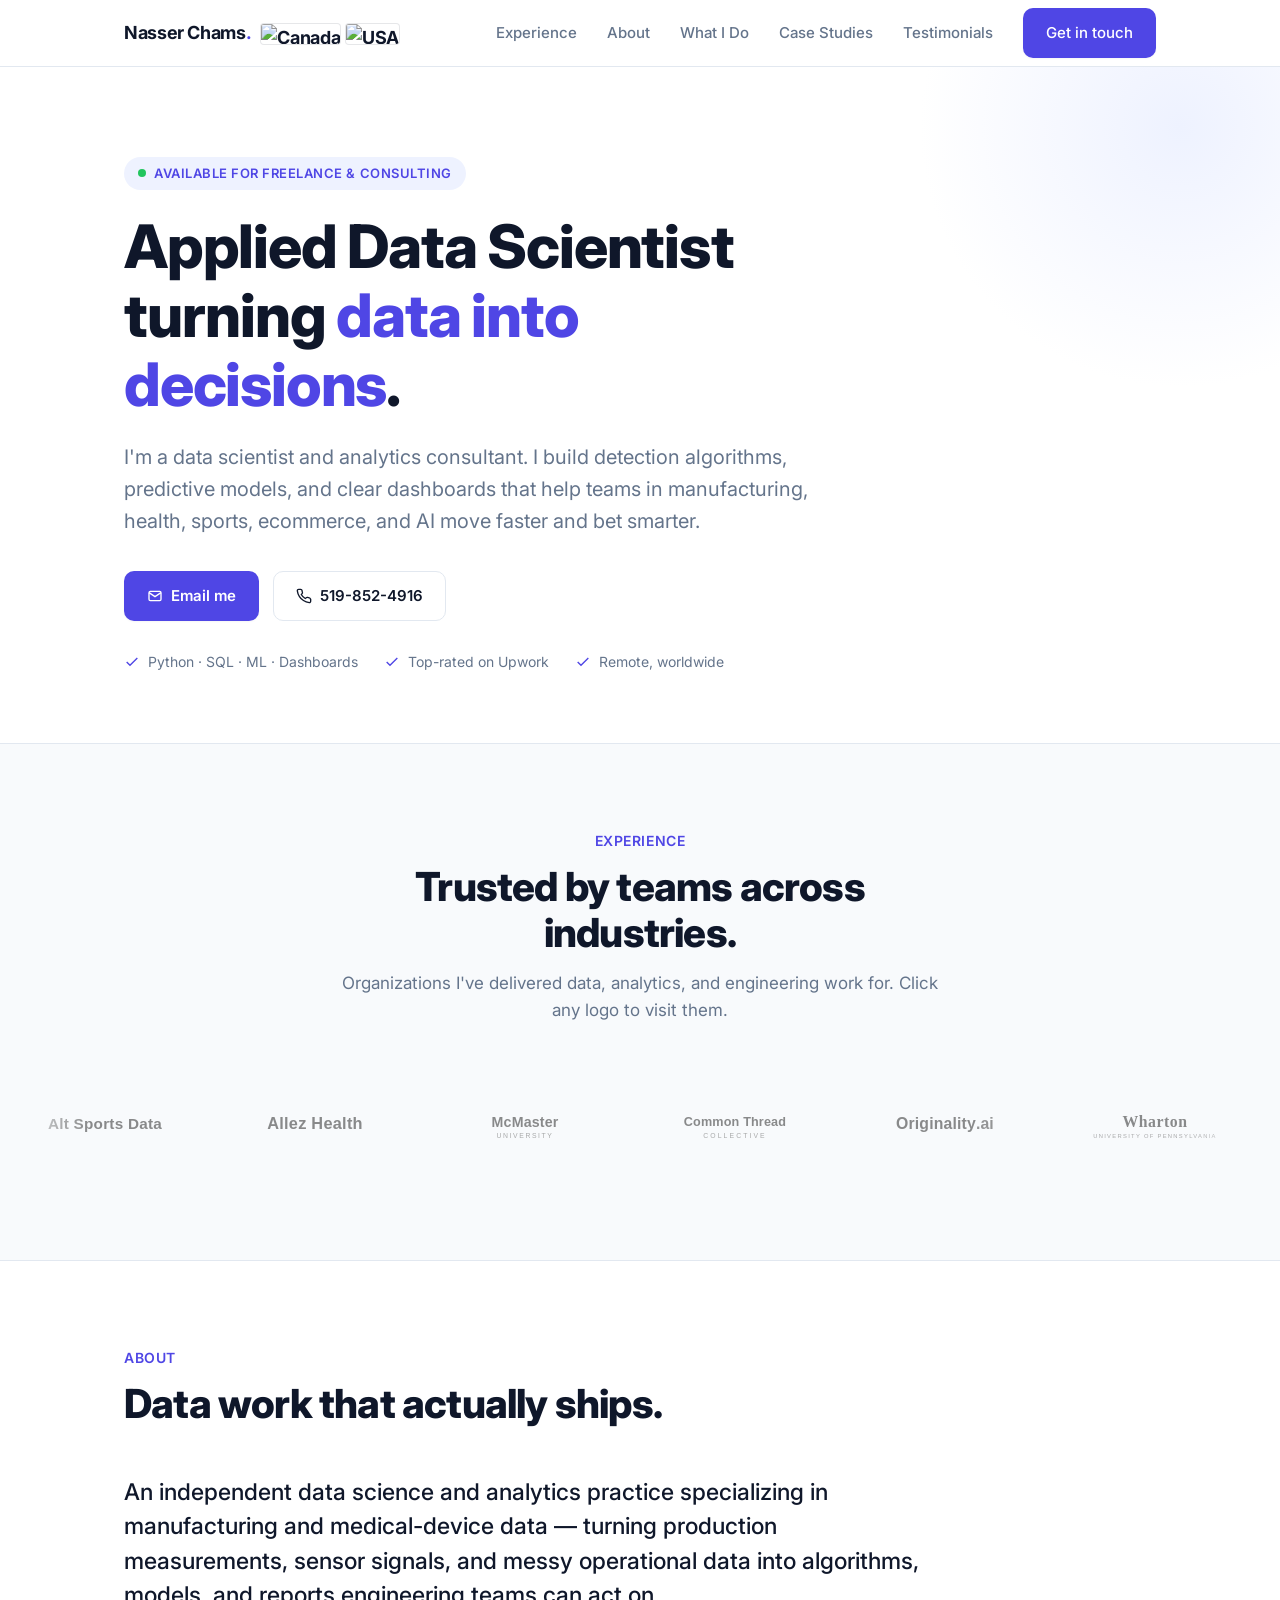
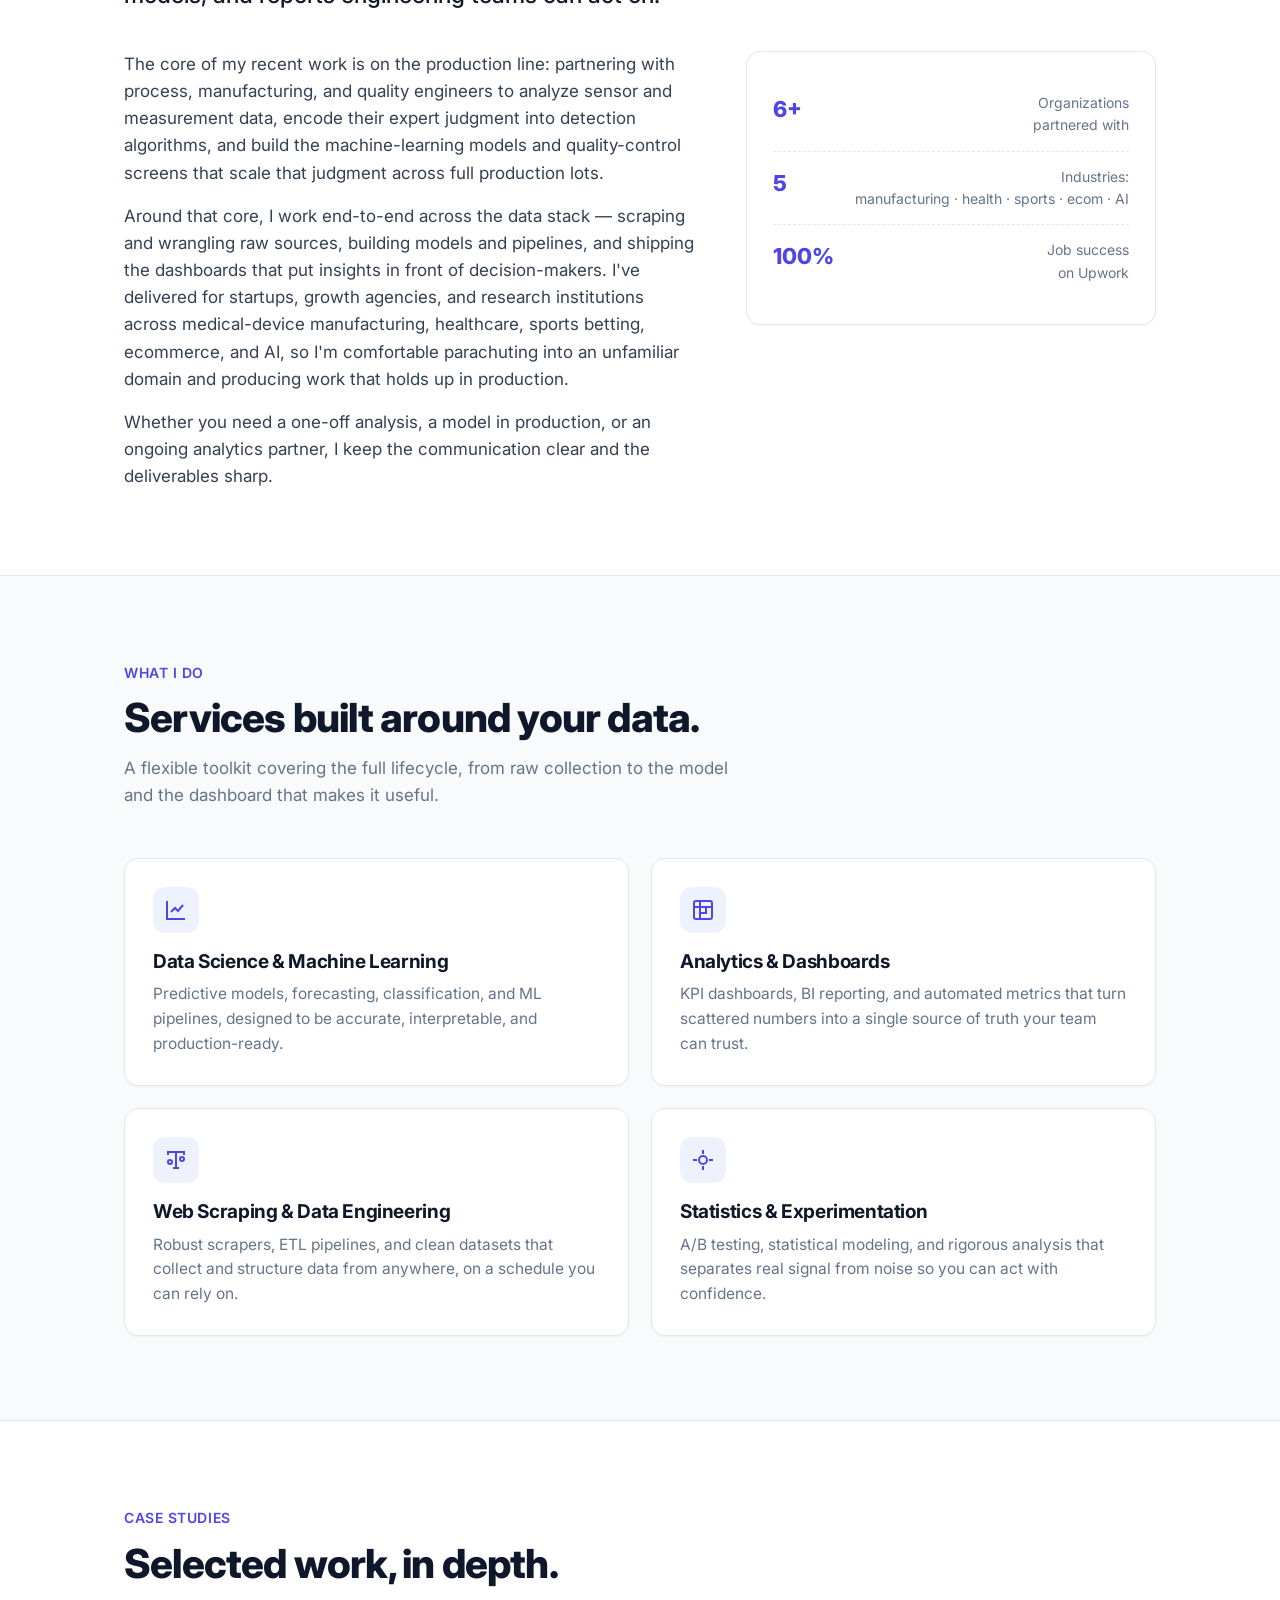
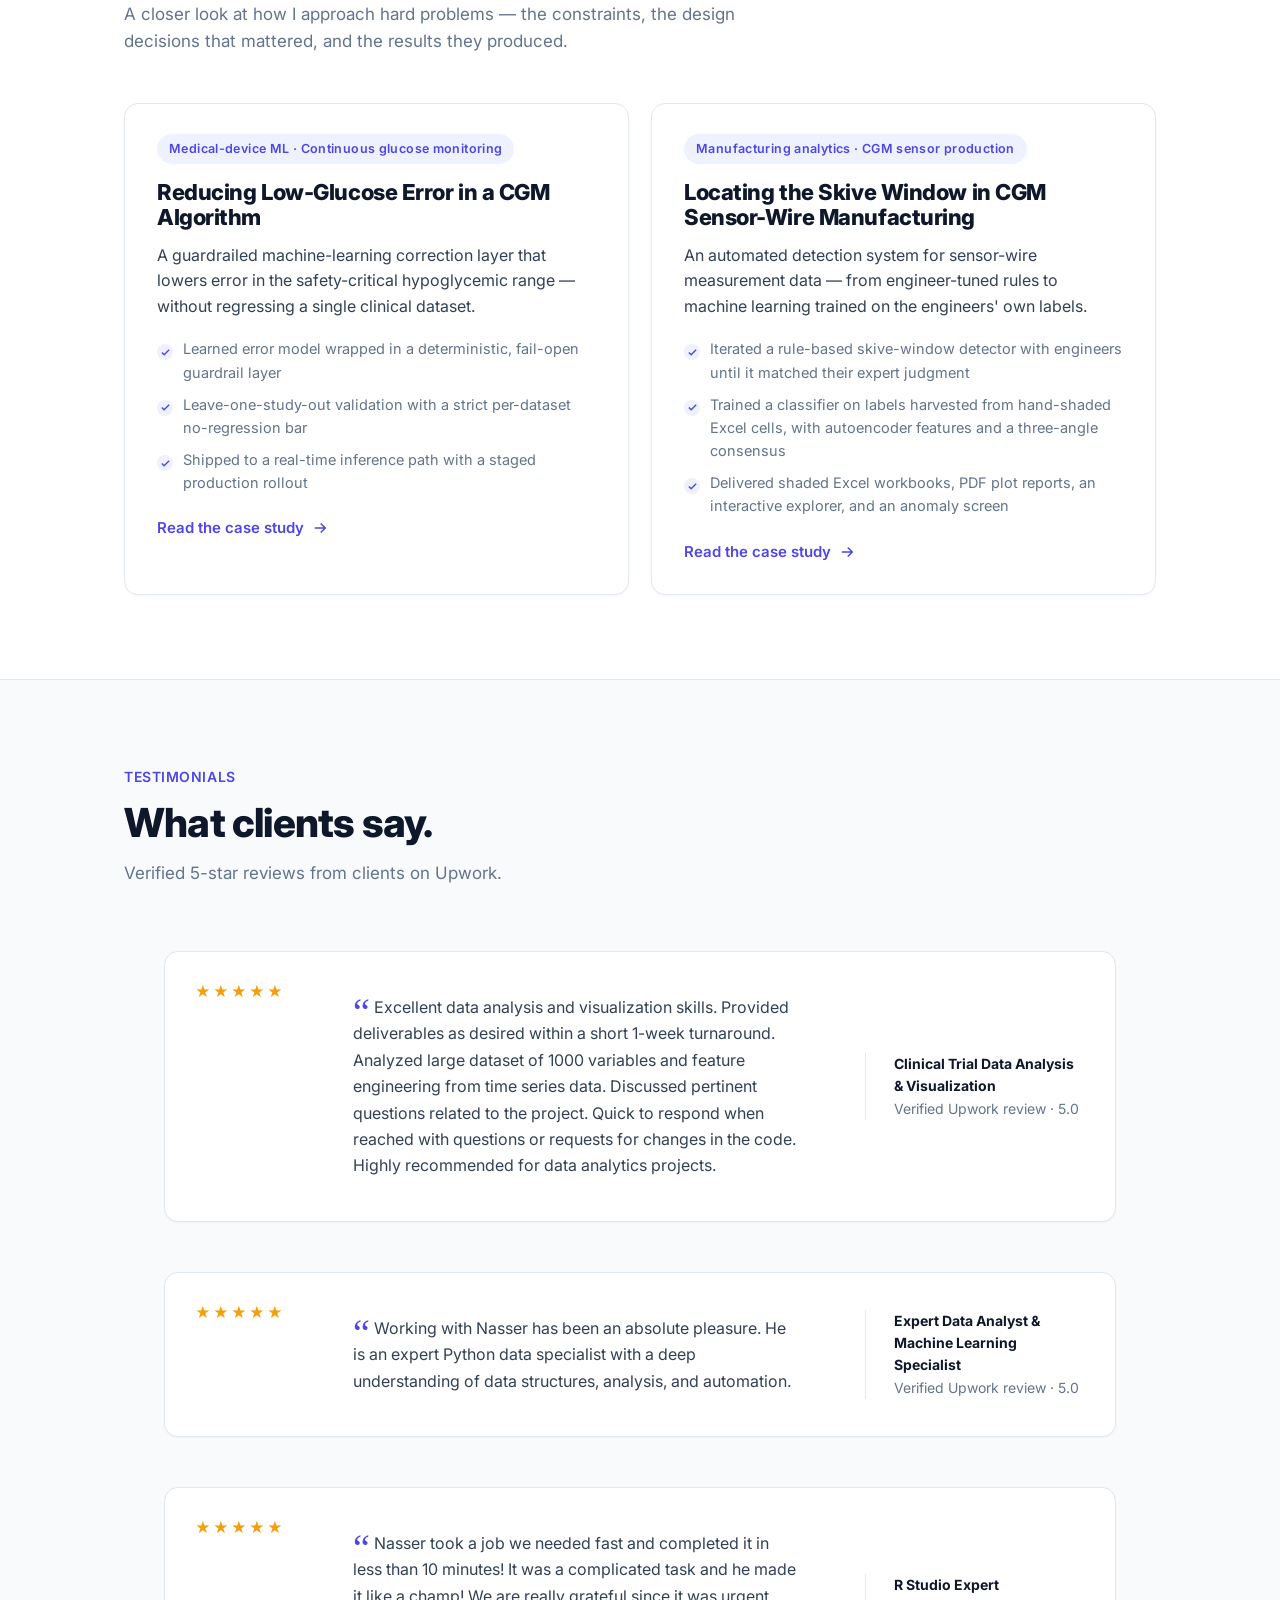
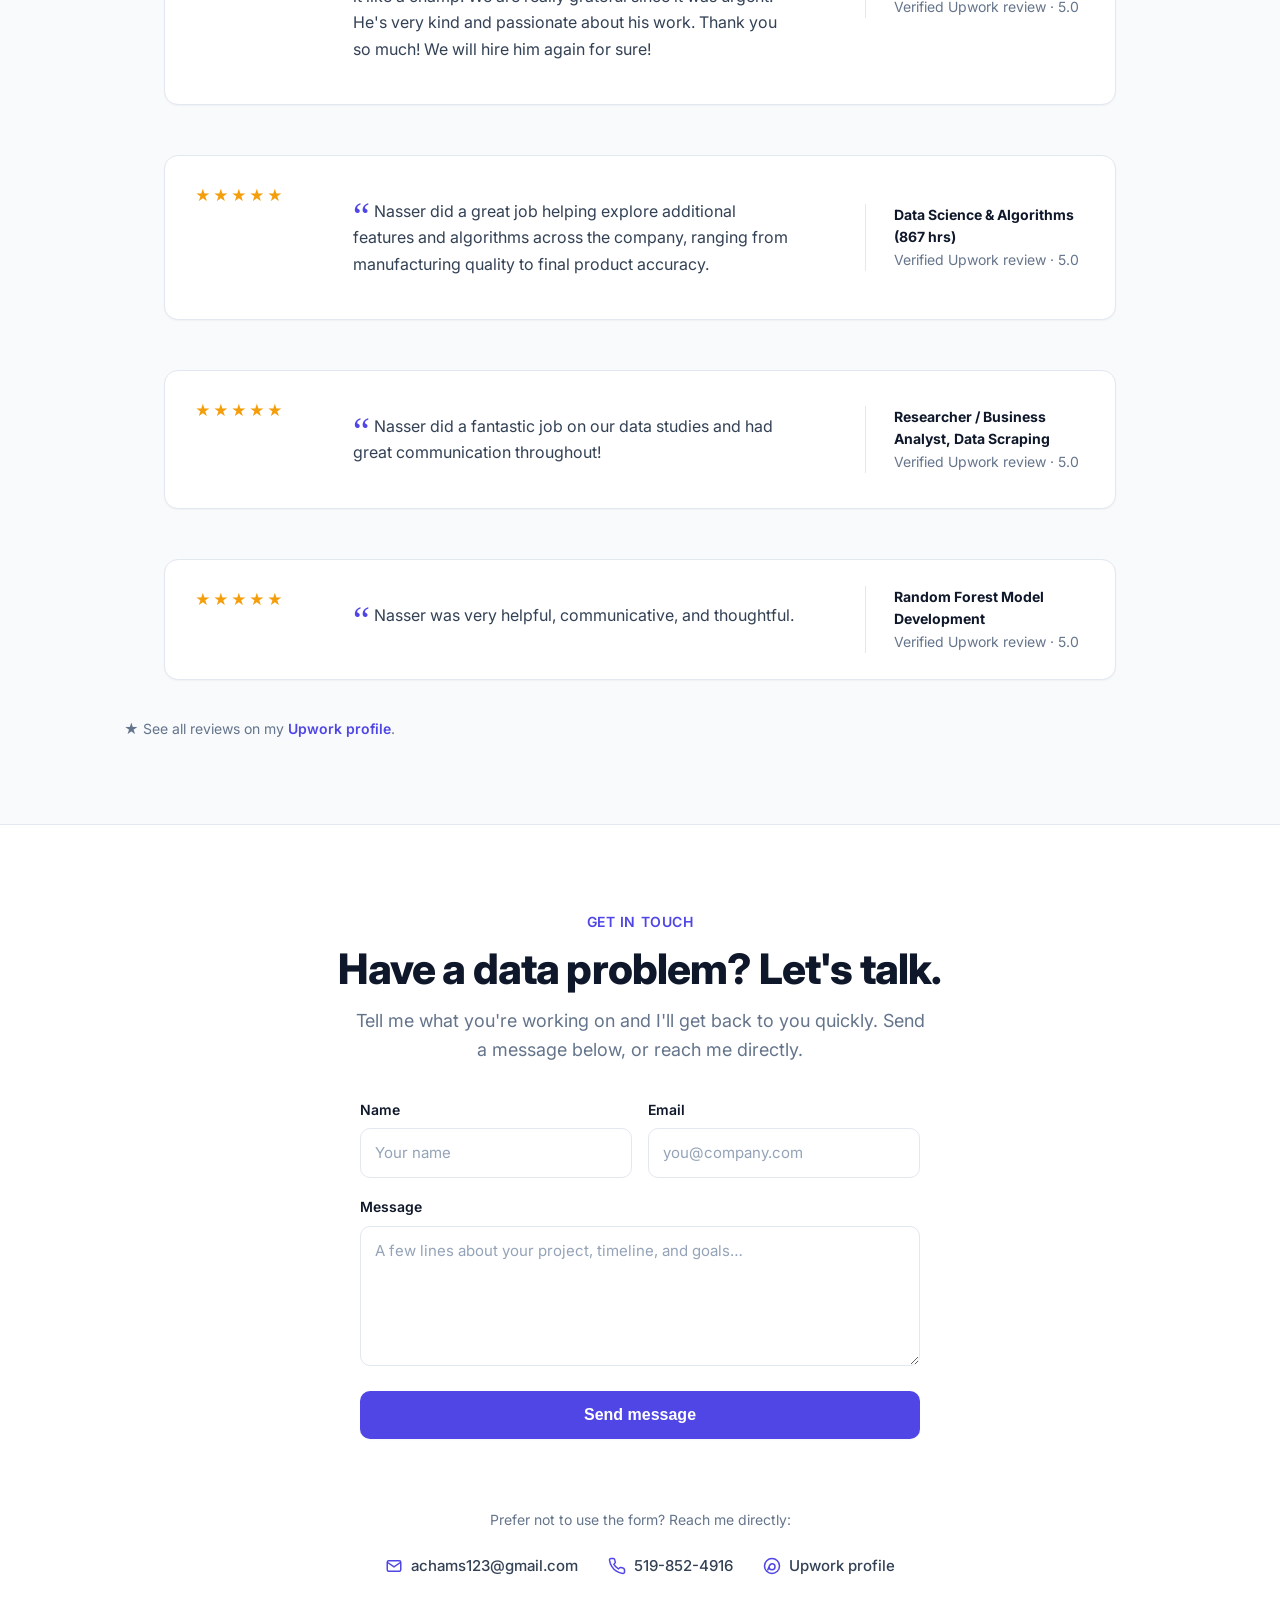
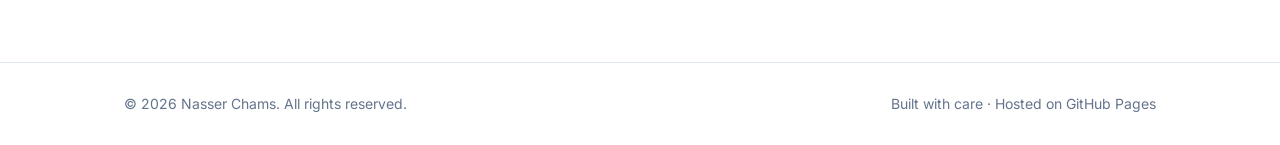
==== commit 73e5c16d: "Remove first name from hero lede Co-Authored-By: Claude Fable 5 <noreply@anthropic.com>" ====
--- a/index.html
+++ b/index.html
@@ -80,7 +80,7 @@
         <span class="eyebrow"><span class="pulse"></span> Available for freelance &amp; consulting</span>
         <h1>Applied Data Scientist turning <span class="accent">data into decisions</span>.</h1>
         <p class="lede">
-          I'm Nasser, a data scientist and analytics consultant. I build detection algorithms,
+          I'm a data scientist and analytics consultant. I build detection algorithms,
           predictive models, and clear dashboards that help teams in manufacturing, health,
           sports, ecommerce, and AI move faster and bet smarter.
         </p>
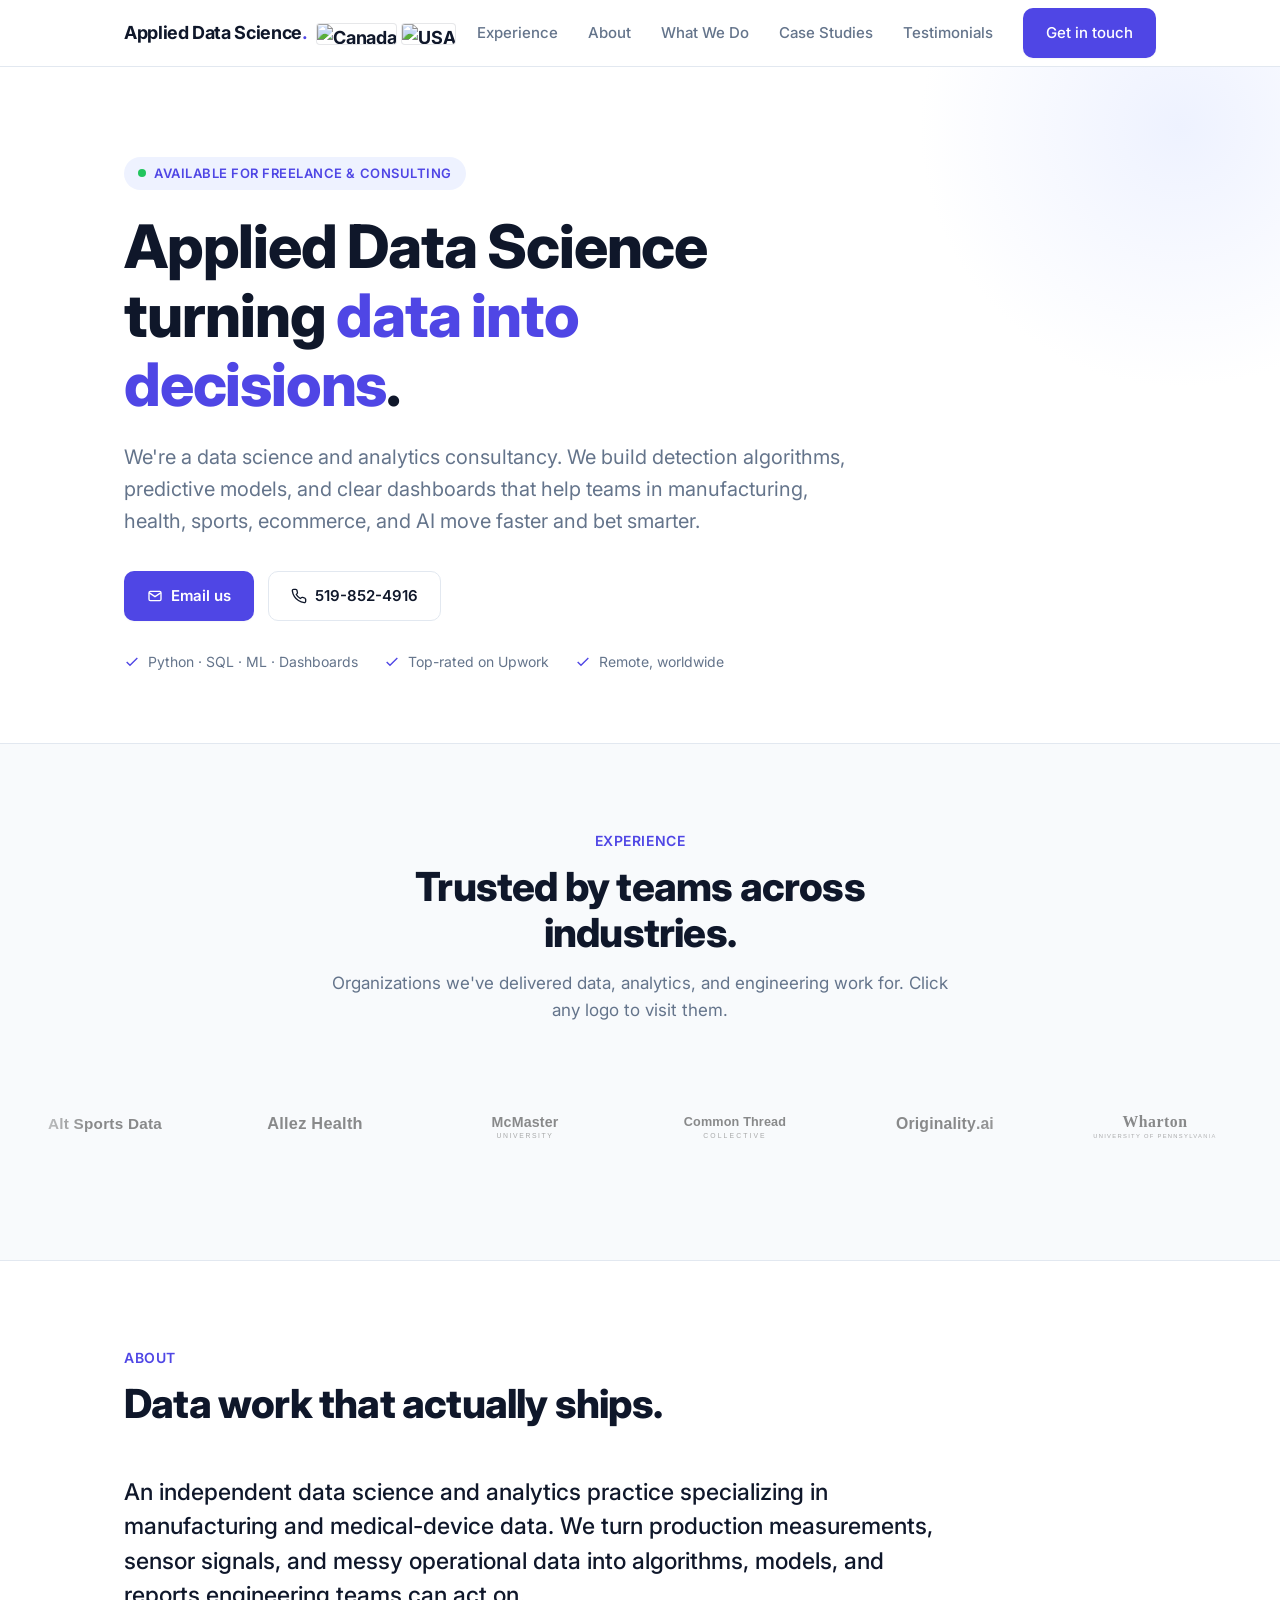
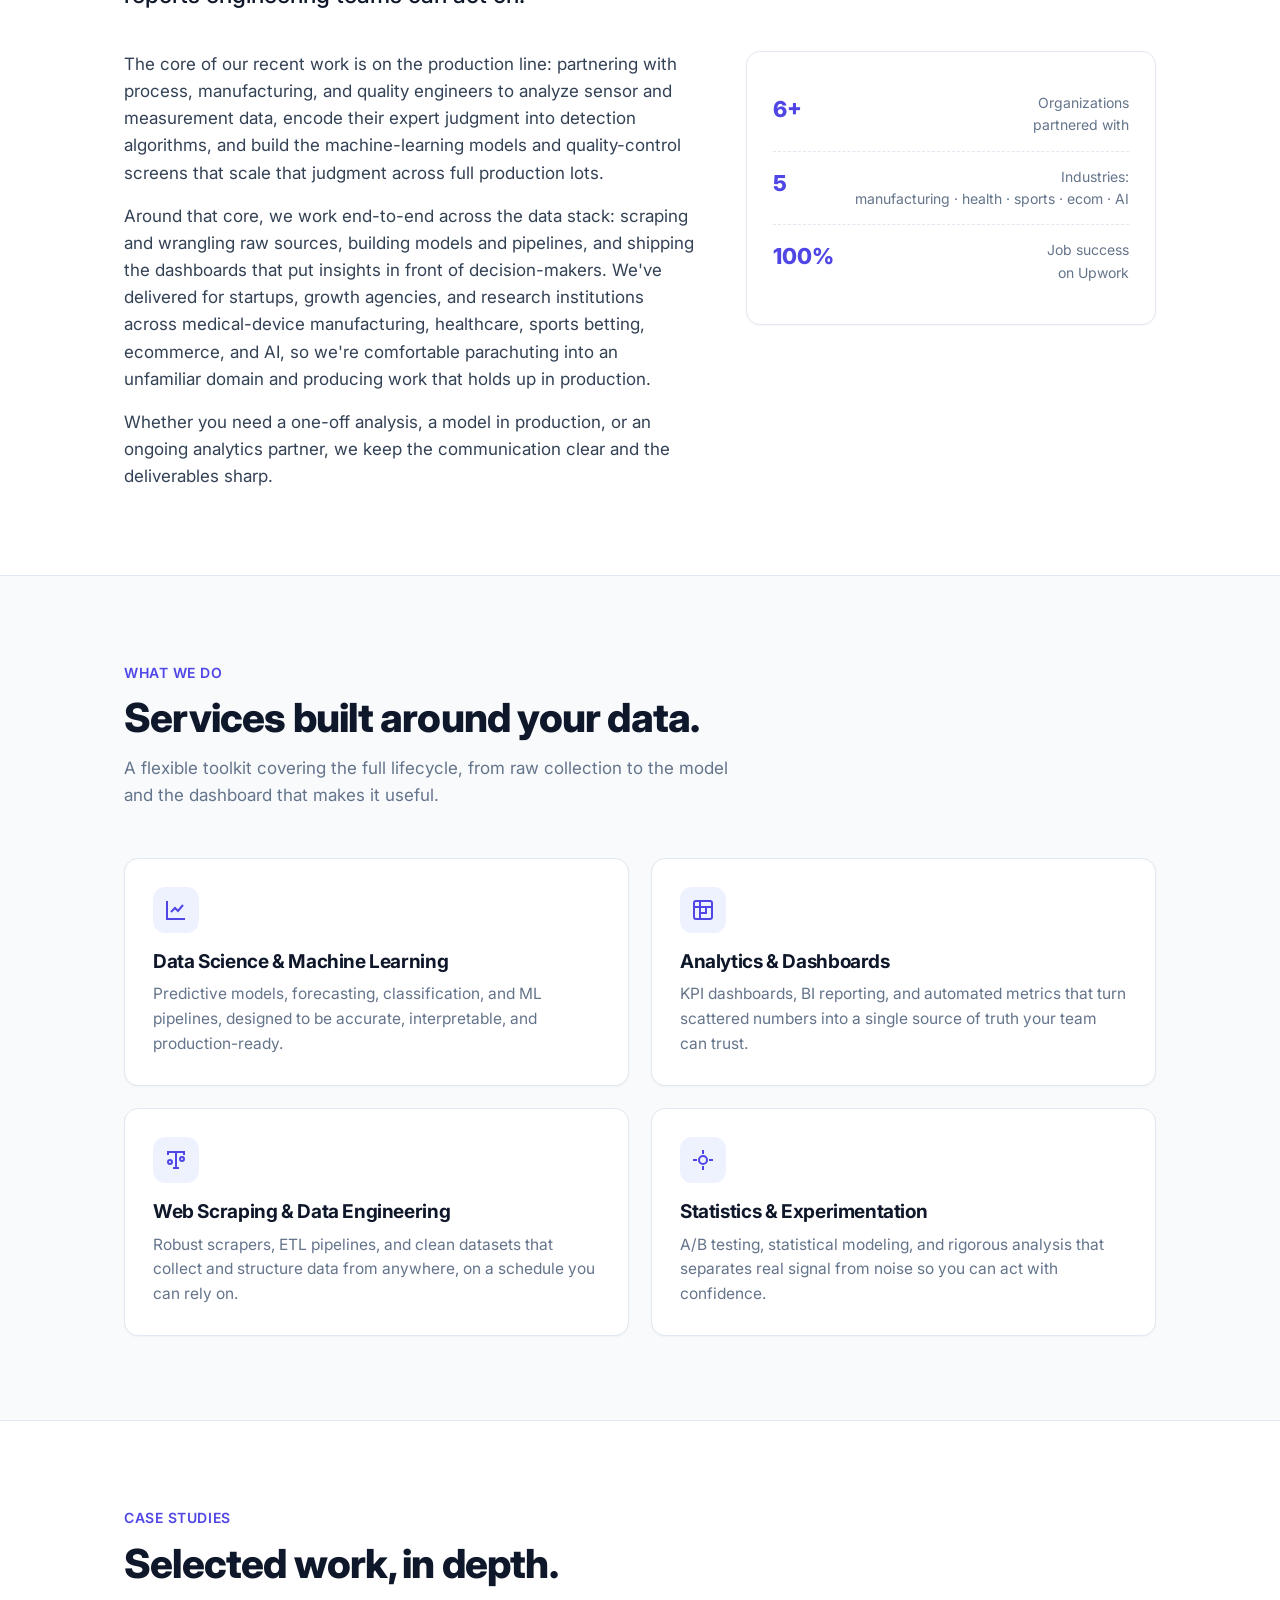
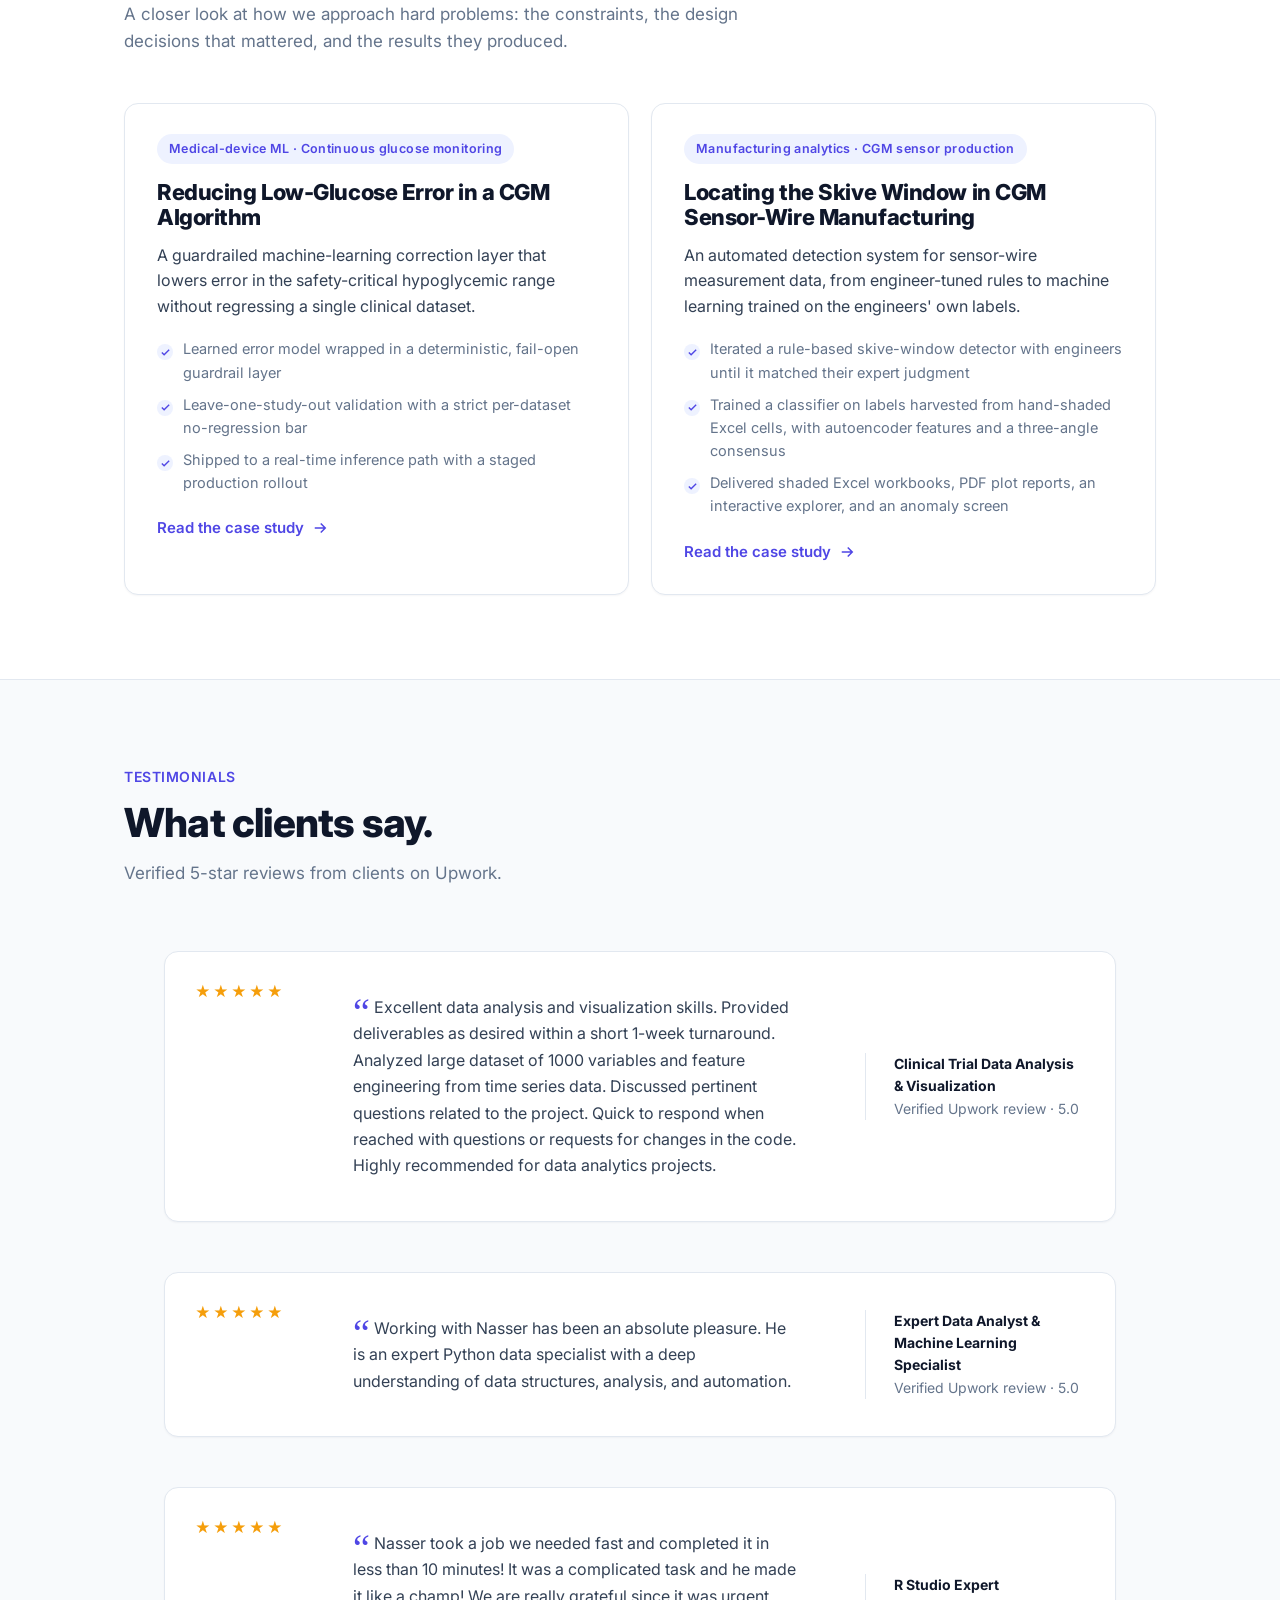
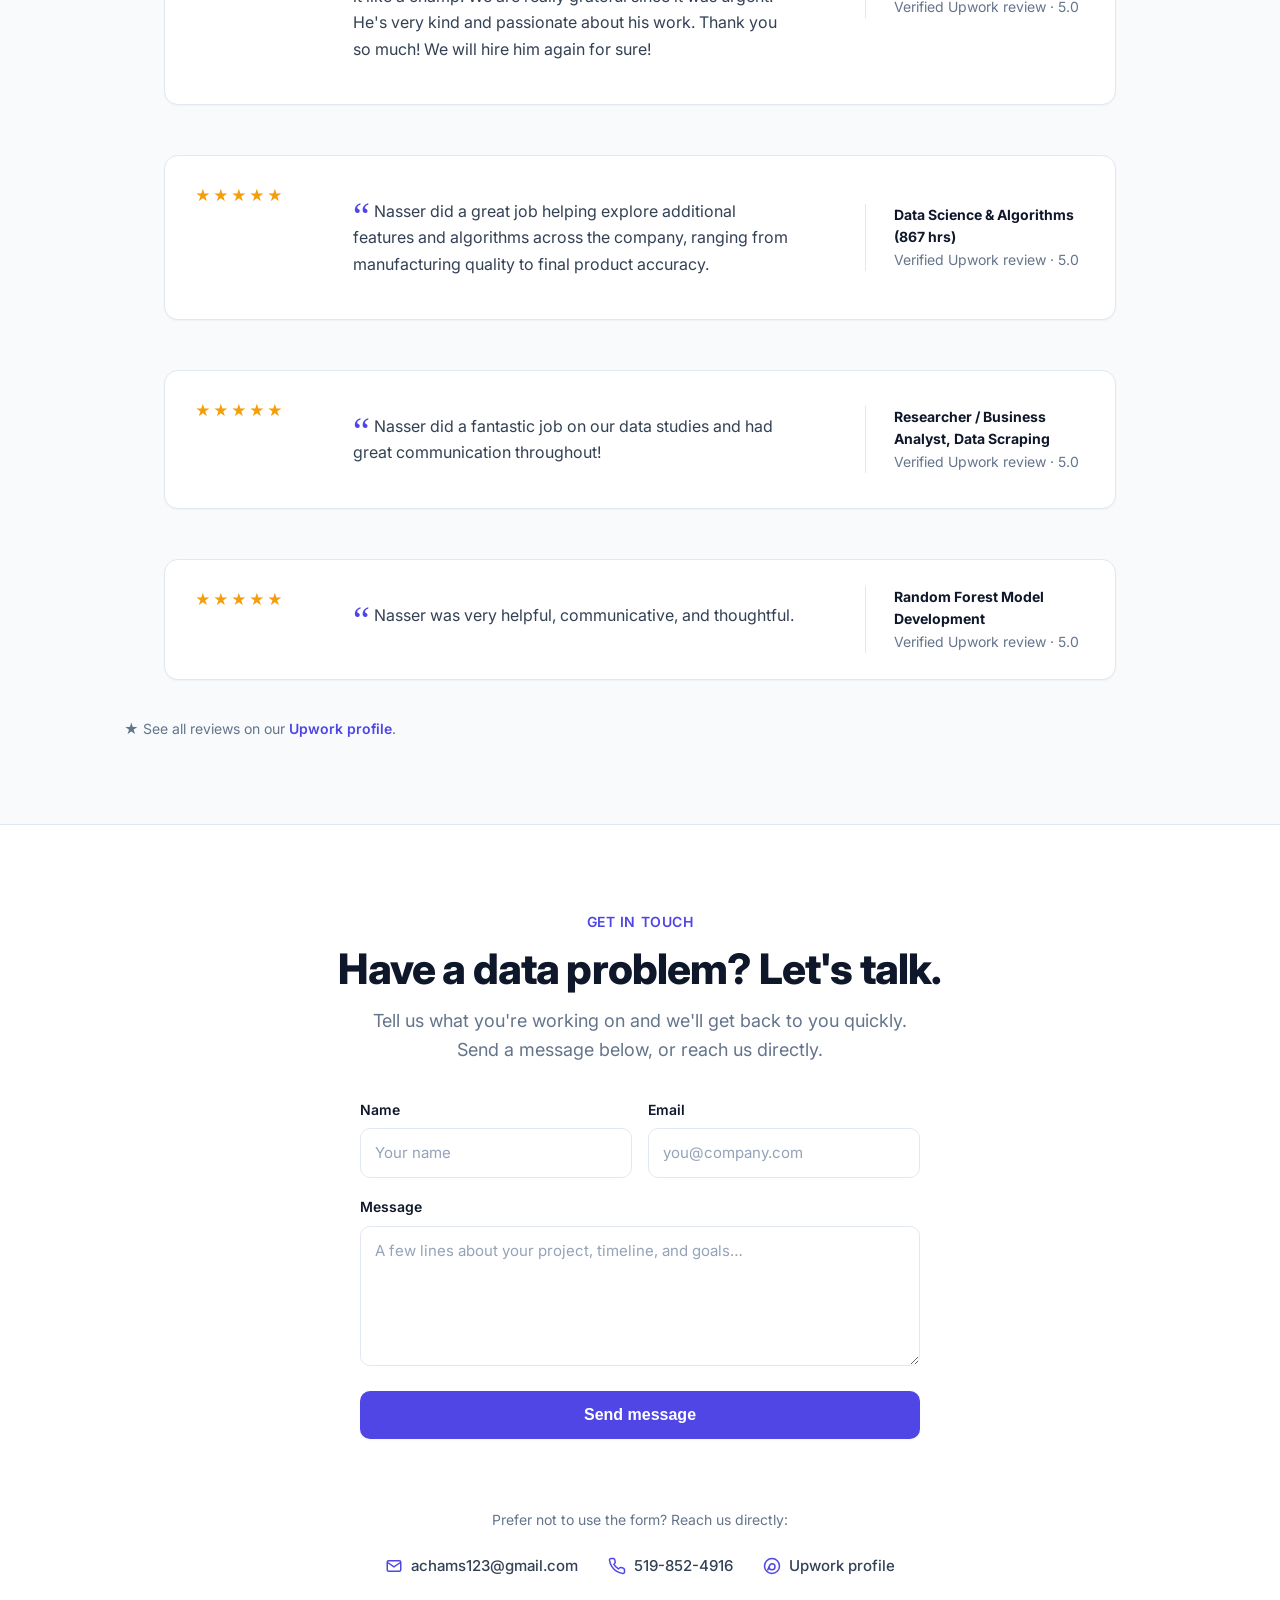
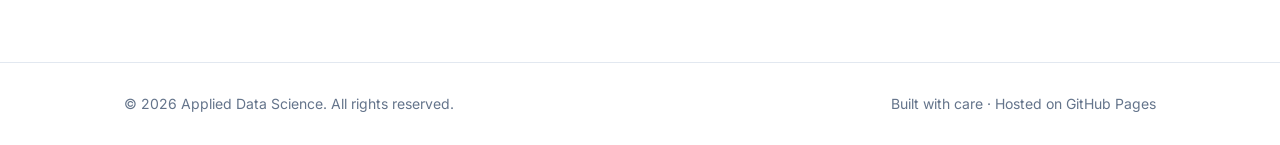
==== commit a8a97ea5: "Rebrand as Applied Data Science: team voice, no em dashes, updated titles Co-Authored-By: Claude Fab" ====
--- a/index.html
+++ b/index.html
@@ -3,8 +3,8 @@
 <head>
   <meta charset="UTF-8" />
   <meta name="viewport" content="width=device-width, initial-scale=1.0" />
-  <title>Nasser Chams | Applied Data Scientist & Analytics Consultant</title>
-  <meta name="description" content="Nasser Chams is a top-rated freelance data scientist and analytics consultant based in Canada. Manufacturing and sensor analytics, machine learning, dashboards, and statistics for teams in manufacturing, health, sports, ecommerce, and AI." />
+  <title>Applied Data Science & Analytics Consulting</title>
+  <meta name="description" content="A top-rated data science and analytics practice based in Canada. Manufacturing and sensor analytics, machine learning, dashboards, and statistics for teams in manufacturing, health, sports, ecommerce, and AI." />
   <meta name="keywords" content="data scientist, freelance data scientist, data analytics consultant, manufacturing analytics, sensor data analysis, machine learning, web scraping, data engineering, dashboards, statistics, Canada, Nasser Chams" />
   <meta name="author" content="Nasser Chams" />
   <meta name="robots" content="index, follow" />
@@ -14,17 +14,17 @@
   <meta name="google-site-verification" content="0FY5OXzqbTg1PVIhQ_Vaj2DCu7UI-ibs0flnU23W4AM" />
 
   <!-- Open Graph (link previews) -->
-  <meta property="og:title" content="Nasser Chams | Applied Data Scientist & Analytics" />
-  <meta property="og:description" content="Top-rated freelance data scientist and analytics consultant. I turn messy data into models, dashboards, and decisions." />
+  <meta property="og:title" content="Applied Data Science & Analytics Consulting" />
+  <meta property="og:description" content="A top-rated data science and analytics practice. We turn messy data into models, dashboards, and decisions." />
   <meta property="og:type" content="website" />
   <meta property="og:url" content="https://nchams.github.io/" />
-  <meta property="og:site_name" content="Nasser Chams" />
+  <meta property="og:site_name" content="Applied Data Science & Analytics Consulting" />
   <meta property="og:locale" content="en_CA" />
 
   <!-- Twitter -->
   <meta name="twitter:card" content="summary" />
-  <meta name="twitter:title" content="Nasser Chams | Applied Data Scientist & Analytics" />
-  <meta name="twitter:description" content="Top-rated freelance data scientist and analytics consultant. Models, dashboards, and decisions." />
+  <meta name="twitter:title" content="Applied Data Science & Analytics Consulting" />
+  <meta name="twitter:description" content="A top-rated data science and analytics practice. Models, dashboards, and decisions." />
 
   <!-- Structured data: helps Google understand who you are -->
   <script type="application/ld+json">
@@ -56,14 +56,14 @@
   <!-- ===================== NAV ===================== -->
   <header class="nav">
     <div class="container nav-inner">
-      <a href="#top" class="brand">Nasser&nbsp;Chams<span class="dot">.</span><span class="brand-flags" title="Working across Canada and the USA" aria-label="Working across Canada and the USA">
+      <a href="#top" class="brand">Applied&nbsp;Data&nbsp;Science<span class="dot">.</span><span class="brand-flags" title="Working across Canada and the USA">
         <img src="https://flagcdn.com/ca.svg" alt="Canada" loading="lazy" />
         <img src="https://flagcdn.com/us.svg" alt="USA" loading="lazy" />
       </span></a>
       <nav class="nav-links" id="navLinks">
         <a href="#work">Experience</a>
         <a href="#about">About</a>
-        <a href="#services">What I Do</a>
+        <a href="#services">What We Do</a>
         <a href="#case-studies">Case Studies</a>
         <a href="#testimonials">Testimonials</a>
         <a href="#contact" class="btn btn-primary">Get in touch</a>
@@ -78,16 +78,16 @@
     <section class="hero">
       <div class="container">
         <span class="eyebrow"><span class="pulse"></span> Available for freelance &amp; consulting</span>
-        <h1>Applied Data Scientist turning <span class="accent">data into decisions</span>.</h1>
+        <h1>Applied Data Science turning <span class="accent">data into decisions</span>.</h1>
         <p class="lede">
-          I'm a data scientist and analytics consultant. I build detection algorithms,
+          We're a data science and analytics consultancy. We build detection algorithms,
           predictive models, and clear dashboards that help teams in manufacturing, health,
           sports, ecommerce, and AI move faster and bet smarter.
         </p>
         <div class="hero-cta">
           <a href="#contact" class="btn btn-primary">
             <svg width="16" height="16" viewBox="0 0 24 24" fill="none" stroke="currentColor" stroke-width="2"><rect x="3" y="5" width="18" height="14" rx="2"/><path d="m3 7 9 6 9-6"/></svg>
-            Email me
+            Email us
           </a>
           <a href="tel:+15198524916" class="btn btn-ghost">
             <svg width="16" height="16" viewBox="0 0 24 24" fill="none" stroke="currentColor" stroke-width="2"><path d="M22 16.9v3a2 2 0 0 1-2.2 2 19.8 19.8 0 0 1-8.6-3.1 19.5 19.5 0 0 1-6-6A19.8 19.8 0 0 1 2 4.2 2 2 0 0 1 4 2h3a2 2 0 0 1 2 1.7c.1.9.3 1.8.6 2.6a2 2 0 0 1-.5 2.1L7.9 9.8a16 16 0 0 0 6 6l1.4-1.2a2 2 0 0 1 2.1-.5c.8.3 1.7.5 2.6.6a2 2 0 0 1 1.7 2Z"/></svg>
@@ -116,10 +116,10 @@
         <div class="section-head section-head-center reveal">
           <span class="kicker">Experience</span>
           <h2>Trusted by teams across industries.</h2>
-          <p>Organizations I've delivered data, analytics, and engineering work for. Click any logo to visit them.</p>
-        </div>
-      </div>
-      <div class="marquee reveal" aria-label="Companies I have worked with">
+          <p>Organizations we've delivered data, analytics, and engineering work for. Click any logo to visit them.</p>
+        </div>
+      </div>
+      <div class="marquee reveal" aria-label="Companies we have worked with">
         <div class="marquee-track">
           <div class="marquee-group">
             <a class="logo-tile" href="https://altsportsdata.com" target="_blank" rel="noopener" title="Alt Sports Data: sports betting market data">
@@ -172,28 +172,28 @@
           <span class="kicker">About</span>
           <h2>Data work that actually ships.</h2>
         </div>
-        <p class="about-lead reveal">An independent data science and analytics practice specializing in manufacturing and medical-device data — turning production measurements, sensor signals, and messy operational data into algorithms, models, and reports engineering teams can act on.</p>
+        <p class="about-lead reveal">An independent data science and analytics practice specializing in manufacturing and medical-device data. We turn production measurements, sensor signals, and messy operational data into algorithms, models, and reports engineering teams can act on.</p>
         <div class="about-grid reveal">
           <div class="body">
             <p>
-              The core of my recent work is on the production line: partnering with process,
+              The core of our recent work is on the production line: partnering with process,
               manufacturing, and quality engineers to analyze sensor and measurement data,
               encode their expert judgment into detection algorithms, and build the
               machine-learning models and quality-control screens that scale that judgment
               across full production lots.
             </p>
             <p>
-              Around that core, I work end-to-end across the data stack — scraping and
+              Around that core, we work end-to-end across the data stack: scraping and
               wrangling raw sources, building models and pipelines, and shipping the
-              dashboards that put insights in front of decision-makers. I've delivered for
+              dashboards that put insights in front of decision-makers. We've delivered for
               startups, growth agencies, and research institutions across medical-device
-              manufacturing, healthcare, sports betting, ecommerce, and AI, so I'm
+              manufacturing, healthcare, sports betting, ecommerce, and AI, so we're
               comfortable parachuting into an unfamiliar domain and producing work that
               holds up in production.
             </p>
             <p>
               Whether you need a one-off analysis, a model in production, or an ongoing
-              analytics partner, I keep the communication clear and the deliverables sharp.
+              analytics partner, we keep the communication clear and the deliverables sharp.
             </p>
           </div>
           <aside class="stat-card">
@@ -209,7 +209,7 @@
     <section class="section section-soft" id="services">
       <div class="container">
         <div class="section-head reveal">
-          <span class="kicker">What I do</span>
+          <span class="kicker">What we do</span>
           <h2>Services built around your data.</h2>
           <p>A flexible toolkit covering the full lifecycle, from raw collection to the model and the dashboard that makes it useful.</p>
         </div>
@@ -249,13 +249,13 @@
         <div class="section-head reveal">
           <span class="kicker">Case studies</span>
           <h2>Selected work, in depth.</h2>
-          <p>A closer look at how I approach hard problems — the constraints, the design decisions that mattered, and the results they produced.</p>
+          <p>A closer look at how we approach hard problems: the constraints, the design decisions that mattered, and the results they produced.</p>
         </div>
         <div class="case-grid">
           <a class="case-card reveal" href="case-studies/cgm-low-glucose-correction.html">
             <span class="case-tag">Medical-device ML · Continuous glucose monitoring</span>
             <h3>Reducing Low-Glucose Error in a CGM Algorithm</h3>
-            <p>A guardrailed machine-learning correction layer that lowers error in the safety-critical hypoglycemic range — without regressing a single clinical dataset.</p>
+            <p>A guardrailed machine-learning correction layer that lowers error in the safety-critical hypoglycemic range without regressing a single clinical dataset.</p>
             <ul class="case-highlights">
               <li>Learned error model wrapped in a deterministic, fail-open guardrail layer</li>
               <li>Leave-one-study-out validation with a strict per-dataset no-regression bar</li>
@@ -268,7 +268,7 @@
           <a class="case-card reveal" href="case-studies/cgm-sensor-wire-manufacturing.html">
             <span class="case-tag">Manufacturing analytics · CGM sensor production</span>
             <h3>Locating the Skive Window in CGM Sensor-Wire Manufacturing</h3>
-            <p>An automated detection system for sensor-wire measurement data — from engineer-tuned rules to machine learning trained on the engineers' own labels.</p>
+            <p>An automated detection system for sensor-wire measurement data, from engineer-tuned rules to machine learning trained on the engineers' own labels.</p>
             <ul class="case-highlights">
               <li>Iterated a rule-based skive-window detector with engineers until it matched their expert judgment</li>
               <li>Trained a classifier on labels harvested from hand-shaded Excel cells, with autoencoder features and a three-angle consensus</li>
@@ -323,7 +323,7 @@
           </figure>
         </div>
         <p class="quotes-note reveal">
-          ★ See all reviews on my <a href="https://www.upwork.com/freelancers/nasserc4" target="_blank" rel="noopener">Upwork profile</a>.
+          ★ See all reviews on our <a href="https://www.upwork.com/freelancers/nasserc4" target="_blank" rel="noopener">Upwork profile</a>.
         </p>
       </div>
     </section>
@@ -333,7 +333,7 @@
       <div class="container reveal">
         <span class="kicker accent" style="font-weight:600;letter-spacing:.04em;text-transform:uppercase;font-size:14px;">Get in touch</span>
         <h2 style="margin-top:10px;">Have a data problem? Let's talk.</h2>
-        <p>Tell me what you're working on and I'll get back to you quickly. Send a message below, or reach me directly.</p>
+        <p>Tell us what you're working on and we'll get back to you quickly. Send a message below, or reach us directly.</p>
 
         <!-- Contact form: delivers to achams123@gmail.com via Web3Forms (free, reliable, CORS-safe).
              ▸ SETUP: get a free access key at https://web3forms.com (enter achams123@gmail.com,
@@ -363,7 +363,7 @@
           <p class="form-status" id="cf-status" role="status" aria-live="polite"></p>
         </form>
 
-        <p style="margin-top:18px;color:var(--muted);font-size:14px;">Prefer not to use the form? Reach me directly:</p>
+        <p style="margin-top:18px;color:var(--muted);font-size:14px;">Prefer not to use the form? Reach us directly:</p>
         <div class="contact-list">
           <a href="mailto:achams123@gmail.com"><svg viewBox="0 0 24 24" fill="none" stroke="currentColor" stroke-width="2"><rect x="3" y="5" width="18" height="14" rx="2"/><path d="m3 7 9 6 9-6"/></svg> achams123@gmail.com</a>
           <a href="tel:+15198524916"><svg viewBox="0 0 24 24" fill="none" stroke="currentColor" stroke-width="2"><path d="M22 16.9v3a2 2 0 0 1-2.2 2 19.8 19.8 0 0 1-8.6-3.1 19.5 19.5 0 0 1-6-6A19.8 19.8 0 0 1 2 4.2 2 2 0 0 1 4 2h3a2 2 0 0 1 2 1.7c.1.9.3 1.8.6 2.6a2 2 0 0 1-.5 2.1L7.9 9.8a16 16 0 0 0 6 6l1.4-1.2a2 2 0 0 1 2.1-.5c.8.3 1.7.5 2.6.6a2 2 0 0 1 1.7 2Z"/></svg> 519-852-4916</a>
@@ -377,7 +377,7 @@
   <!-- ===================== FOOTER ===================== -->
   <footer class="footer">
     <div class="container footer-inner">
-      <span>© <span id="year"></span> Nasser Chams. All rights reserved.</span>
+      <span>© <span id="year"></span> Applied Data Science. All rights reserved.</span>
       <span>Built with care · Hosted on GitHub Pages</span>
     </div>
   </footer>
@@ -419,13 +419,13 @@
         if (res.ok && data.success) {
           form.reset();
           status.className = 'form-status ok';
-          status.textContent = '✓ Thanks! Your message has been sent. I\'ll get back to you shortly.';
+          status.textContent = '✓ Thanks! Your message has been sent. We\'ll get back to you shortly.';
         } else {
           throw new Error(data.message || 'Request failed');
         }
       } catch (err) {
         status.className = 'form-status err';
-        status.innerHTML = 'Something went wrong. Please email me directly at <a href="mailto:achams123@gmail.com">achams123@gmail.com</a>.';
+        status.innerHTML = 'Something went wrong. Please email us directly at <a href="mailto:achams123@gmail.com">achams123@gmail.com</a>.';
       } finally {
         submitBtn.disabled = false;
         submitBtn.textContent = original;
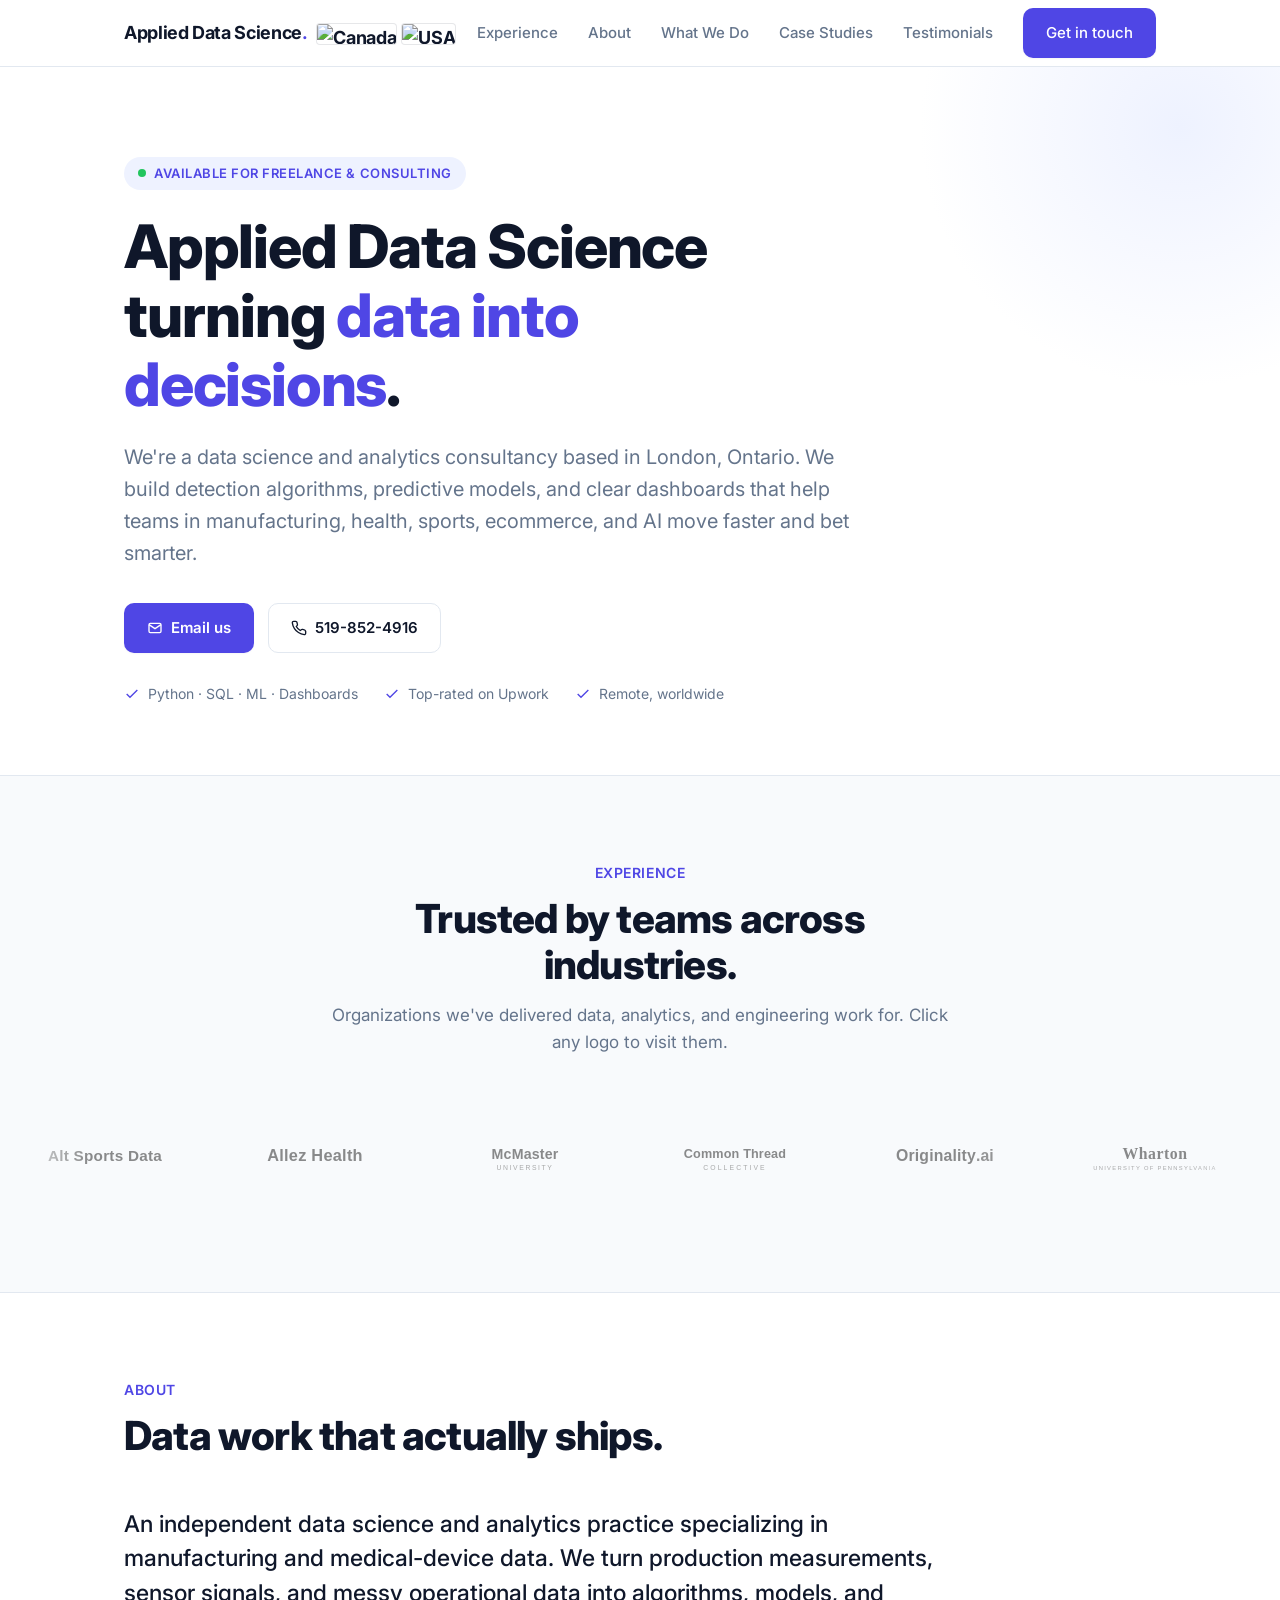
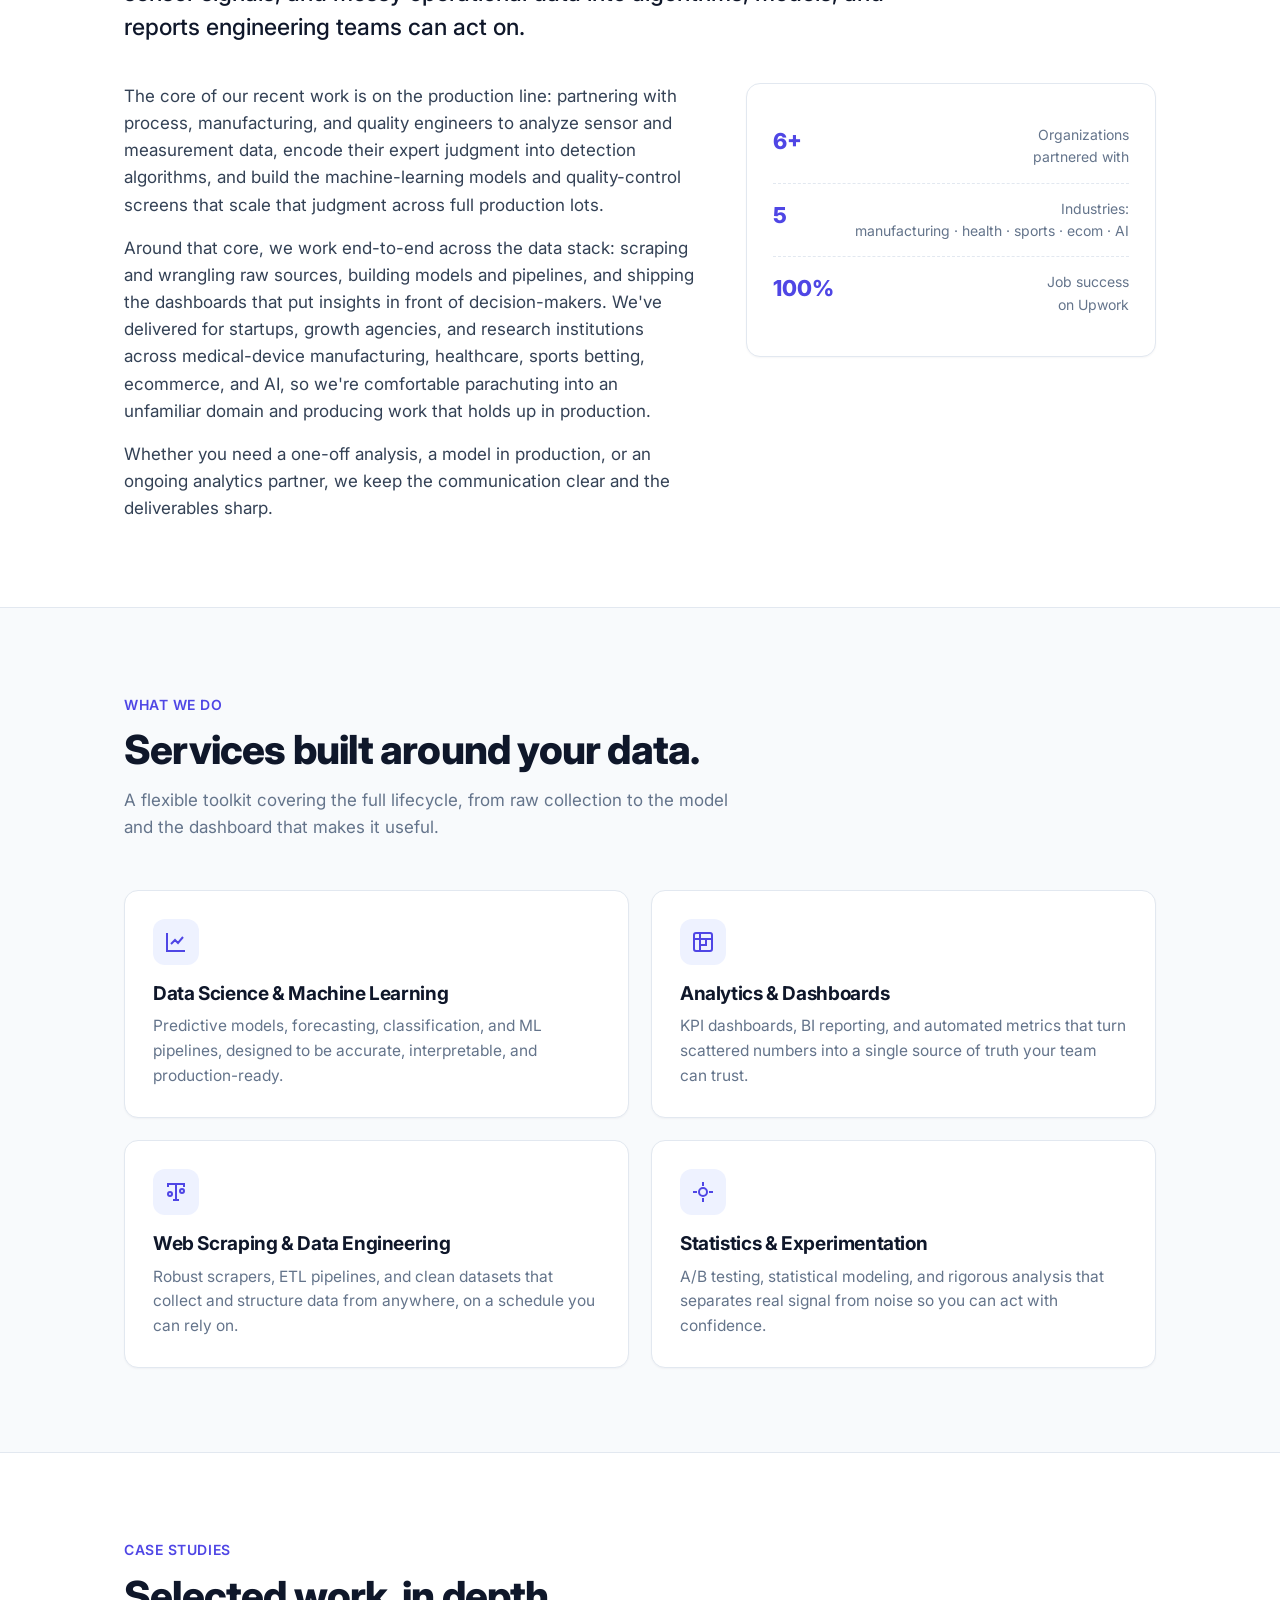
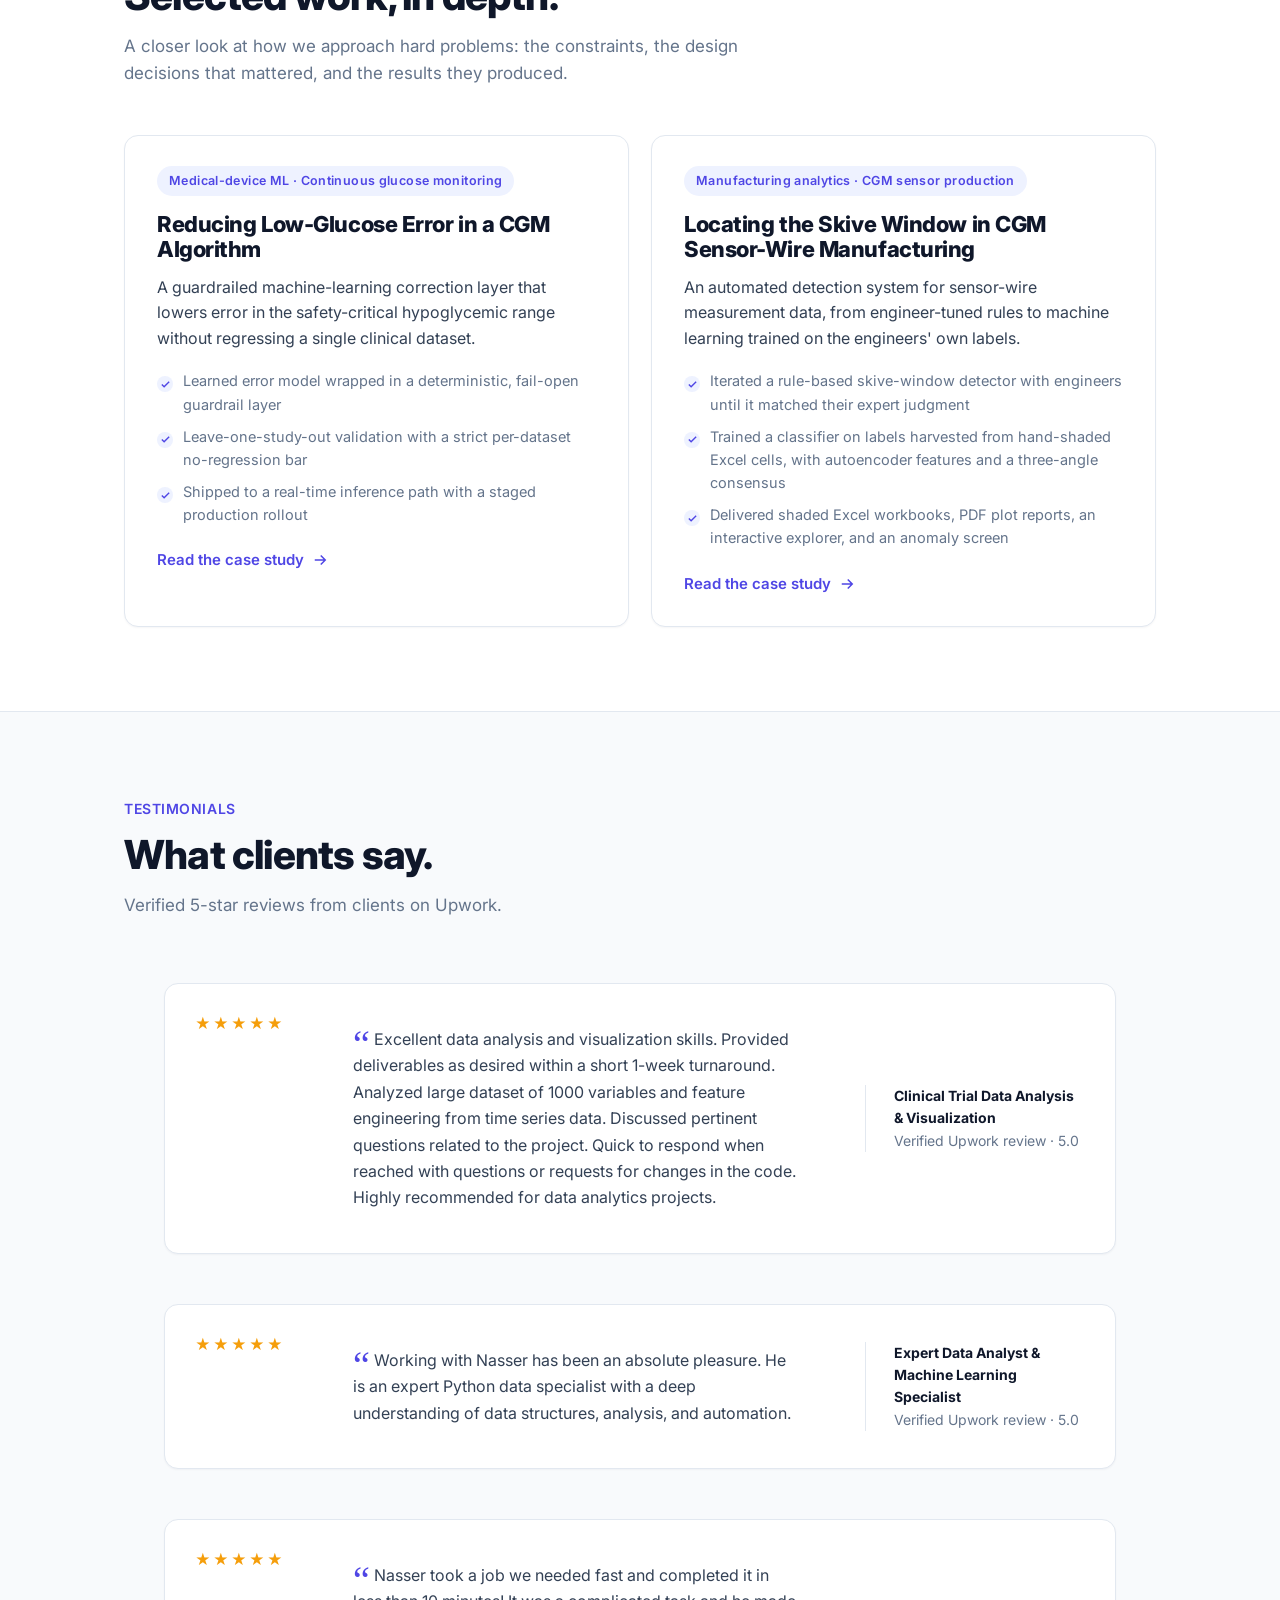
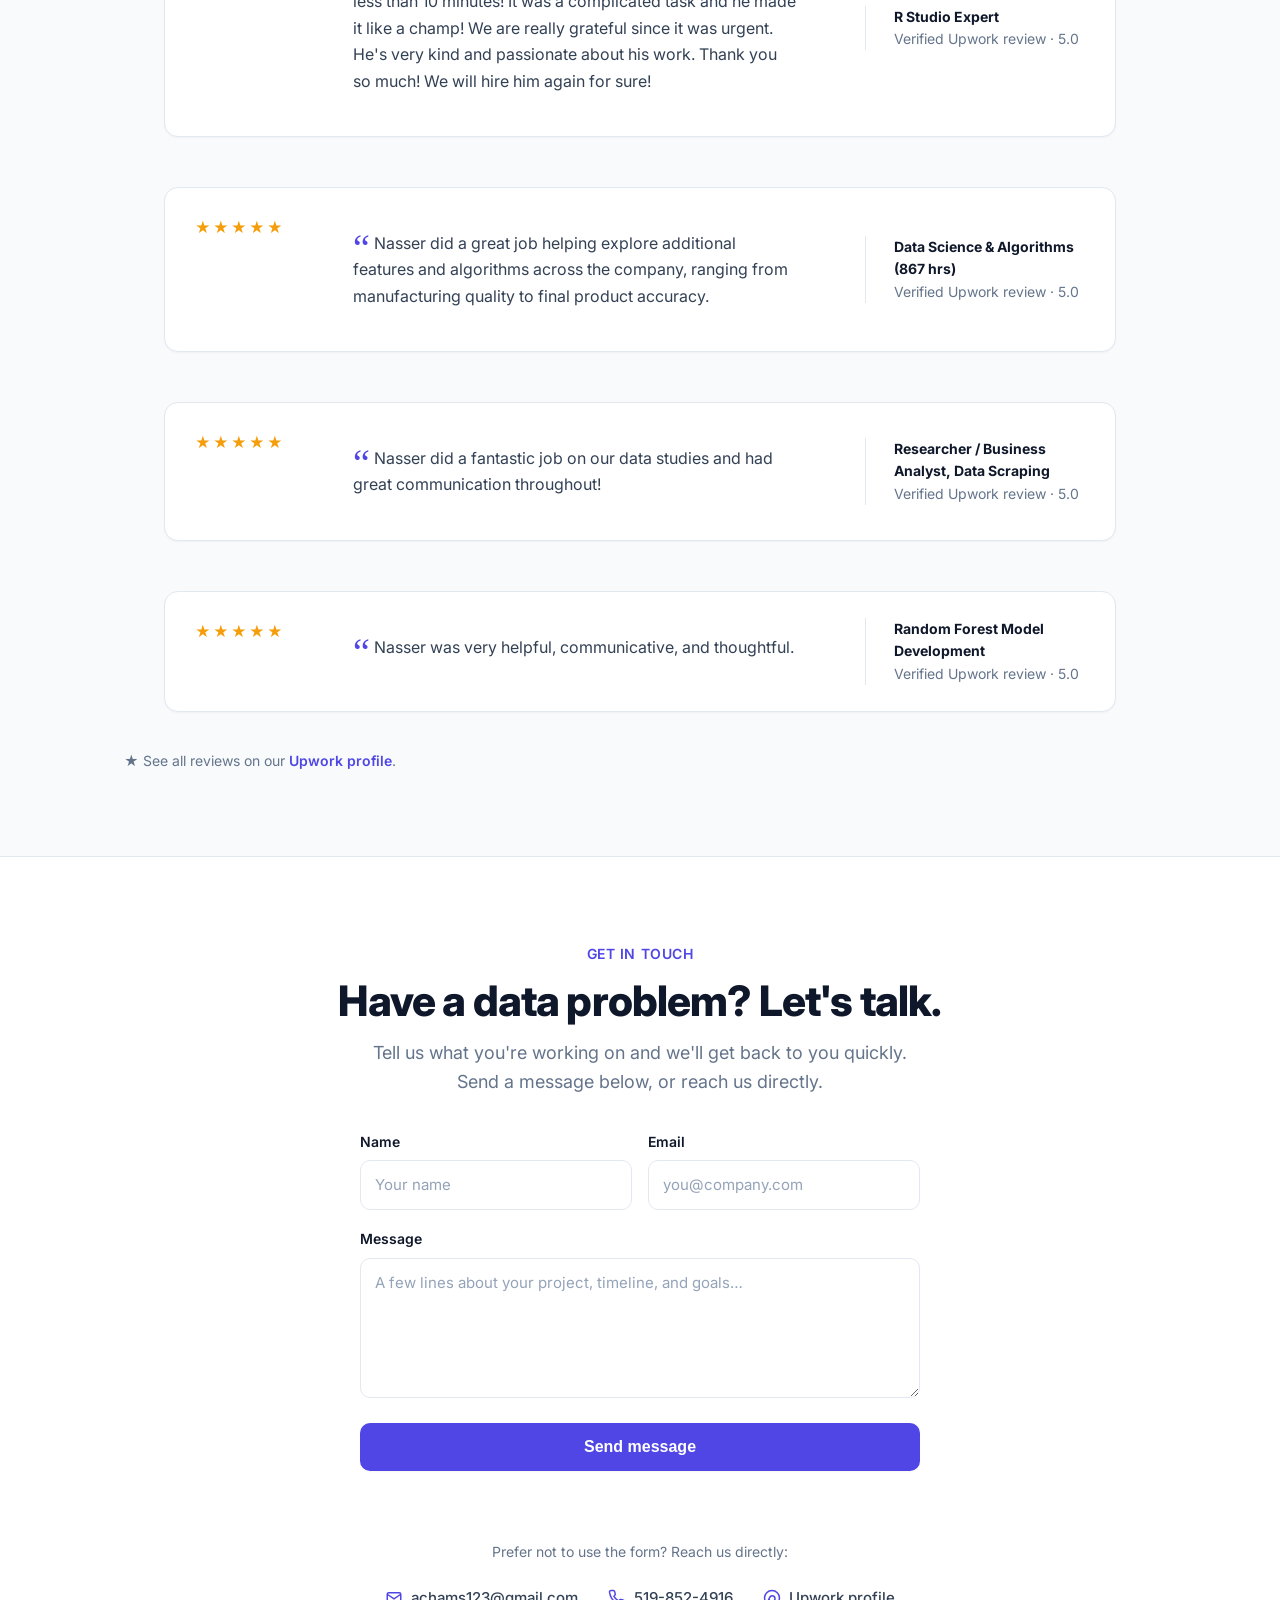
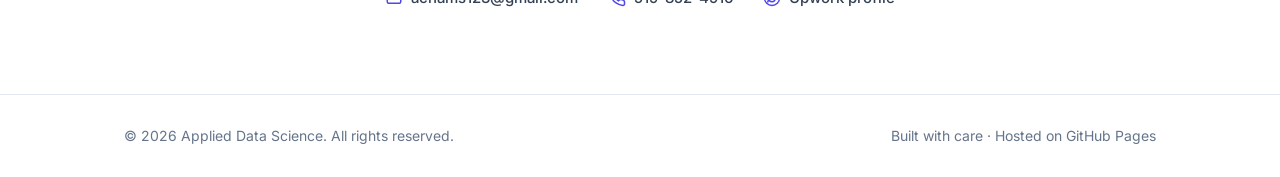
==== commit 31ddd803: "Add London, Ontario to hero lede Co-Authored-By: Claude Fable 5 <noreply@anthropic.com>" ====
--- a/index.html
+++ b/index.html
@@ -80,7 +80,7 @@
         <span class="eyebrow"><span class="pulse"></span> Available for freelance &amp; consulting</span>
         <h1>Applied Data Science turning <span class="accent">data into decisions</span>.</h1>
         <p class="lede">
-          We're a data science and analytics consultancy. We build detection algorithms,
+          We're a data science and analytics consultancy based in London, Ontario. We build detection algorithms,
           predictive models, and clear dashboards that help teams in manufacturing, health,
           sports, ecommerce, and AI move faster and bet smarter.
         </p>
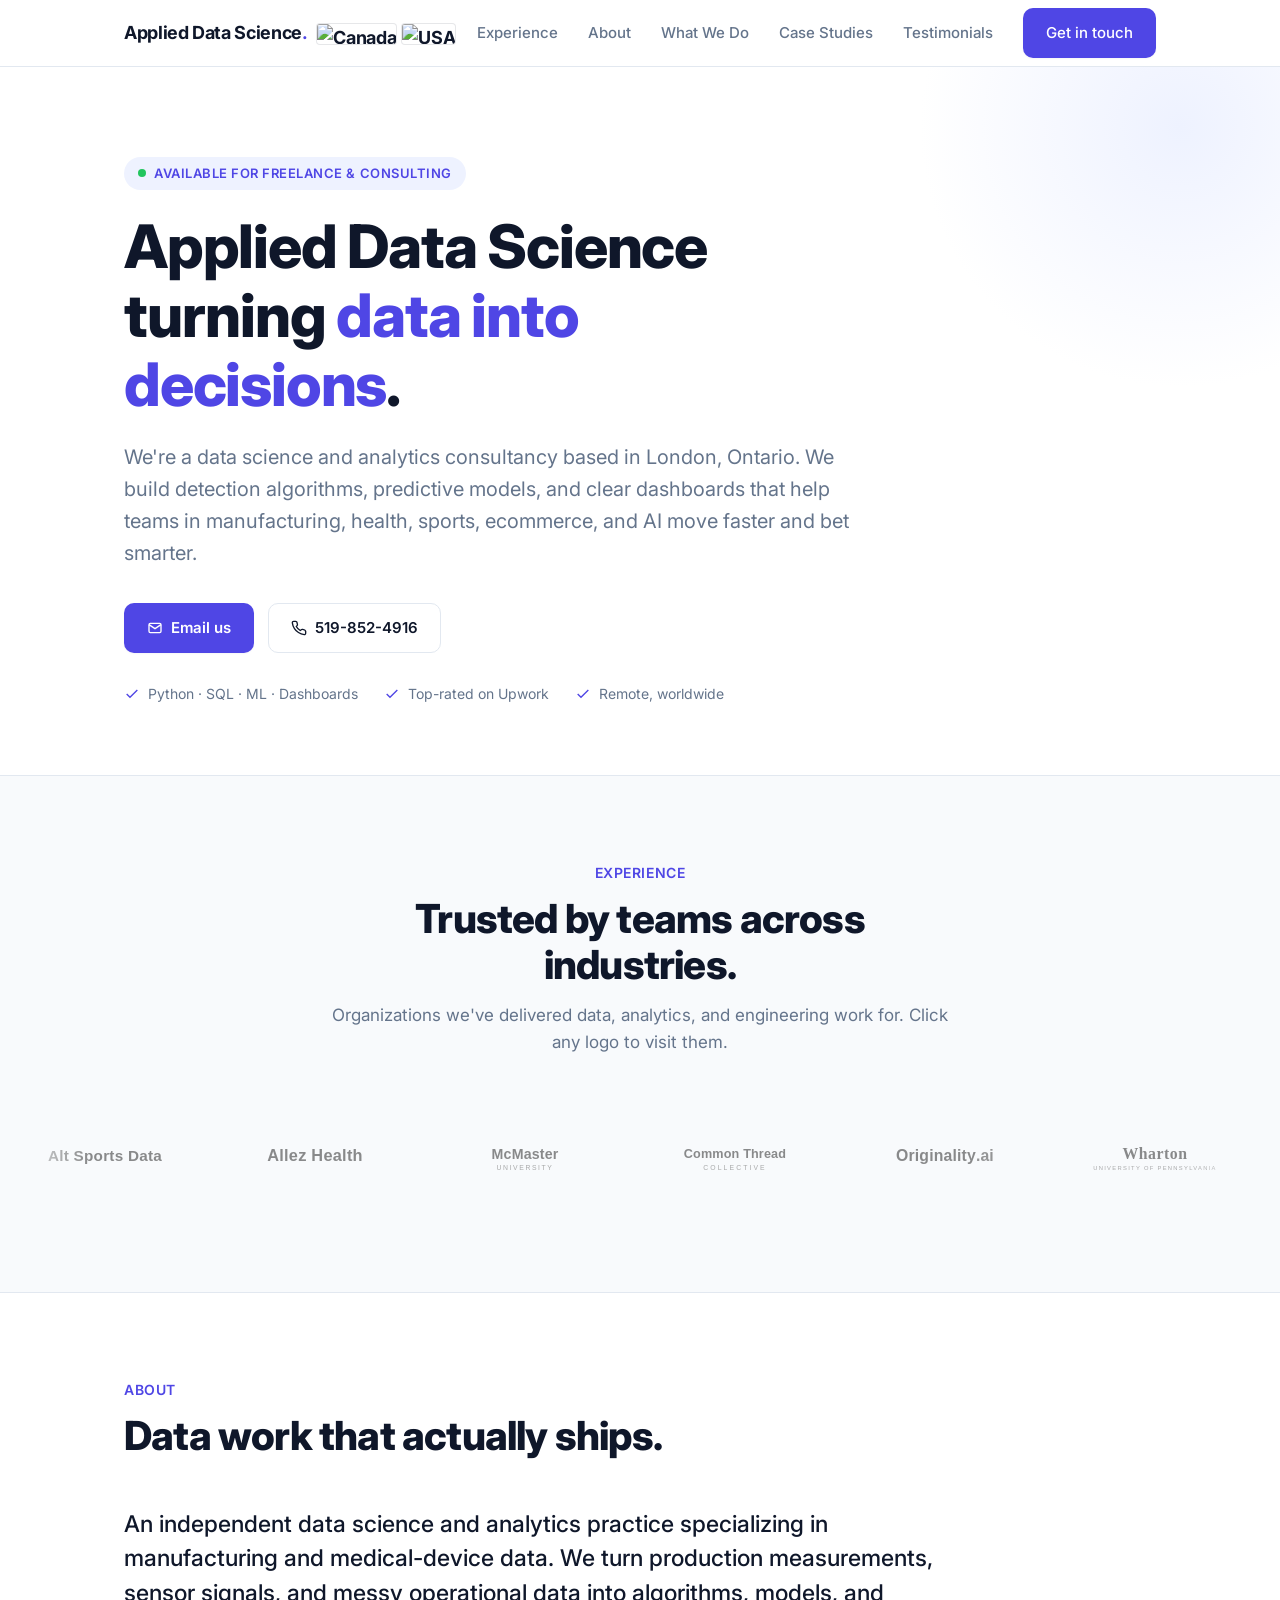
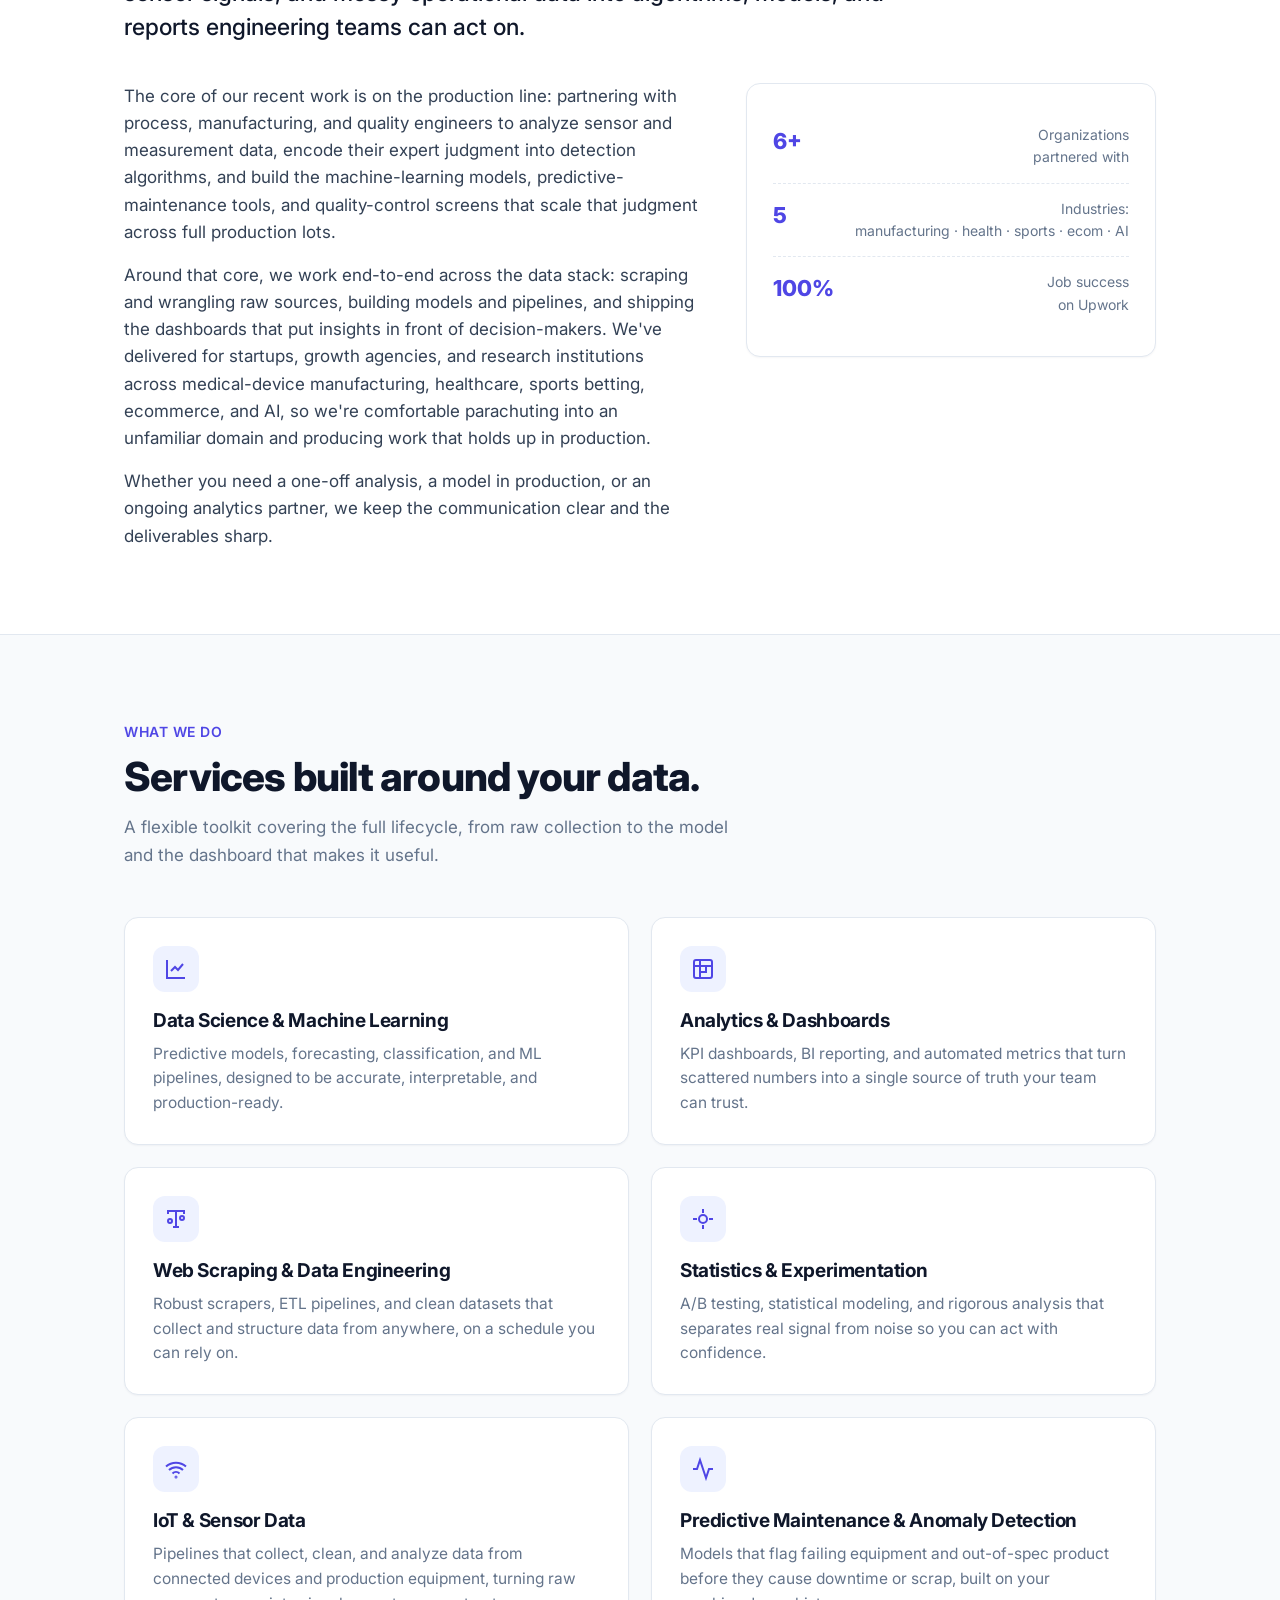
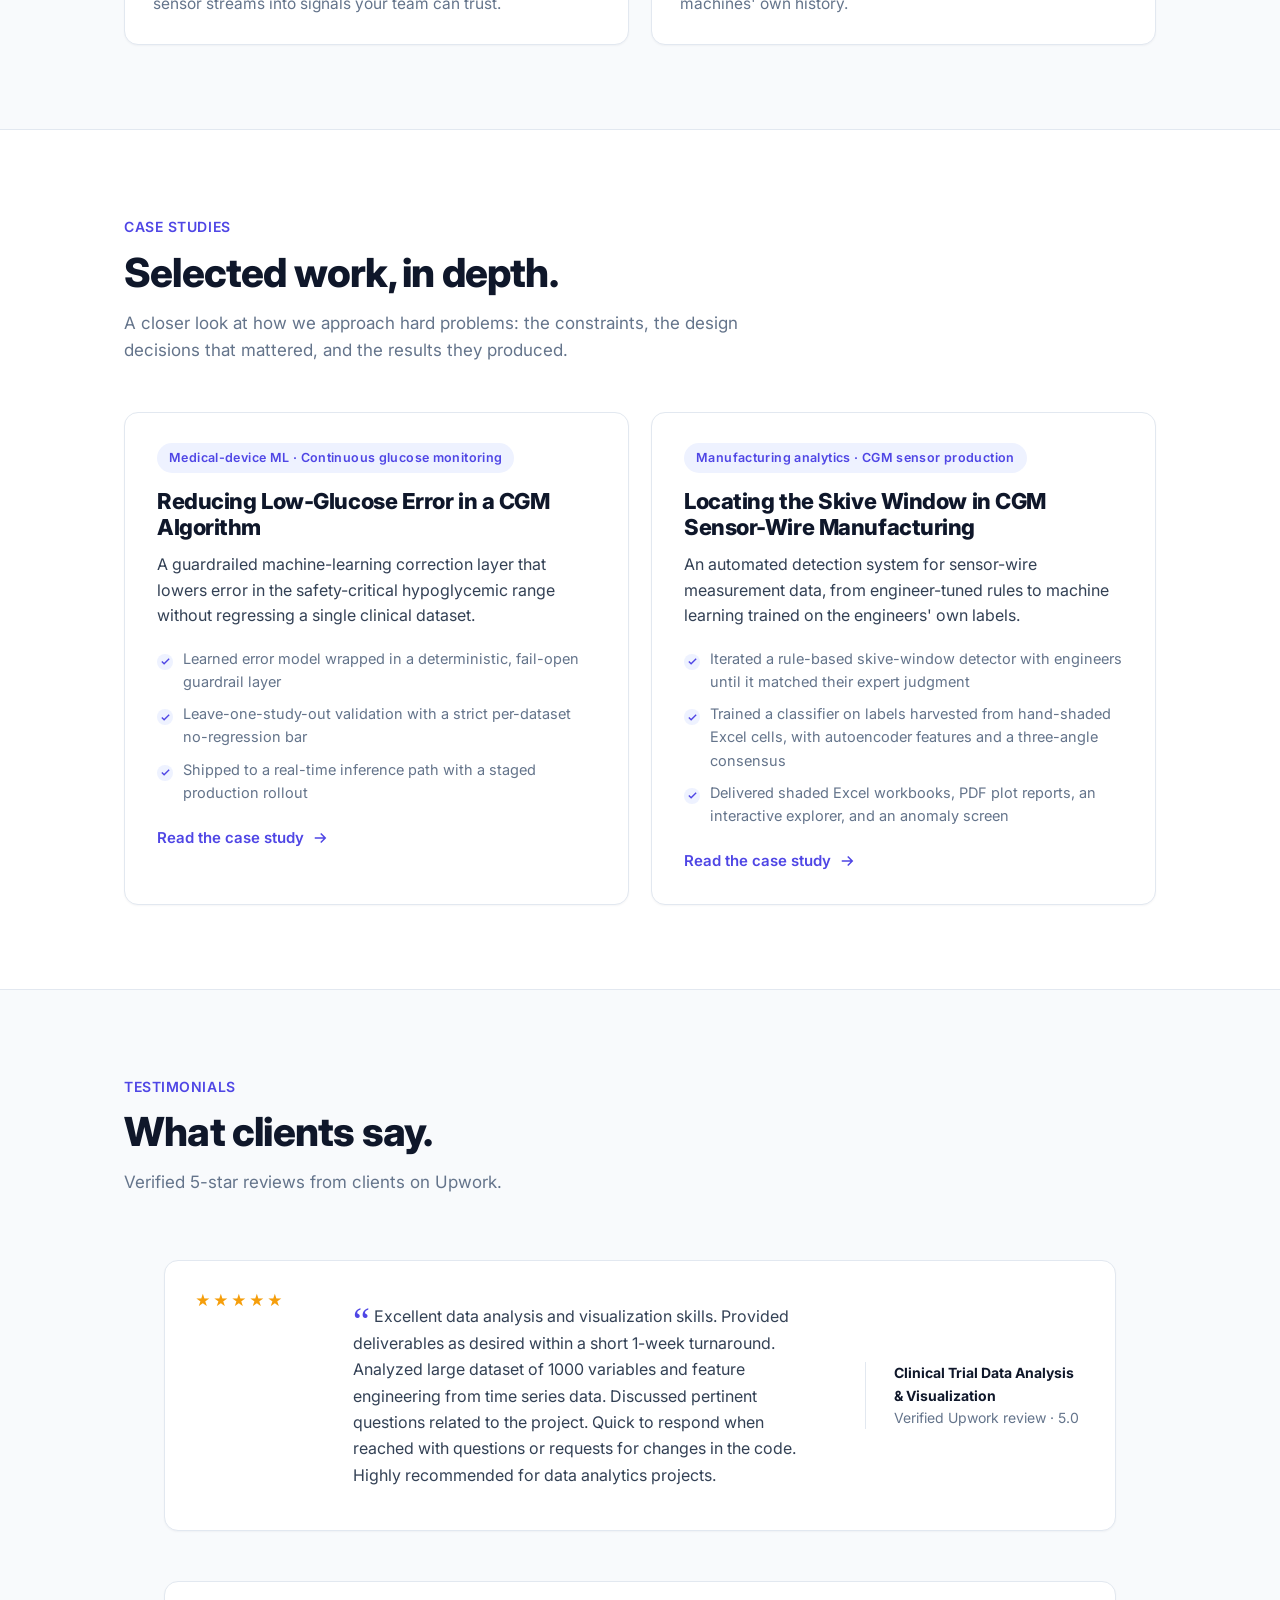
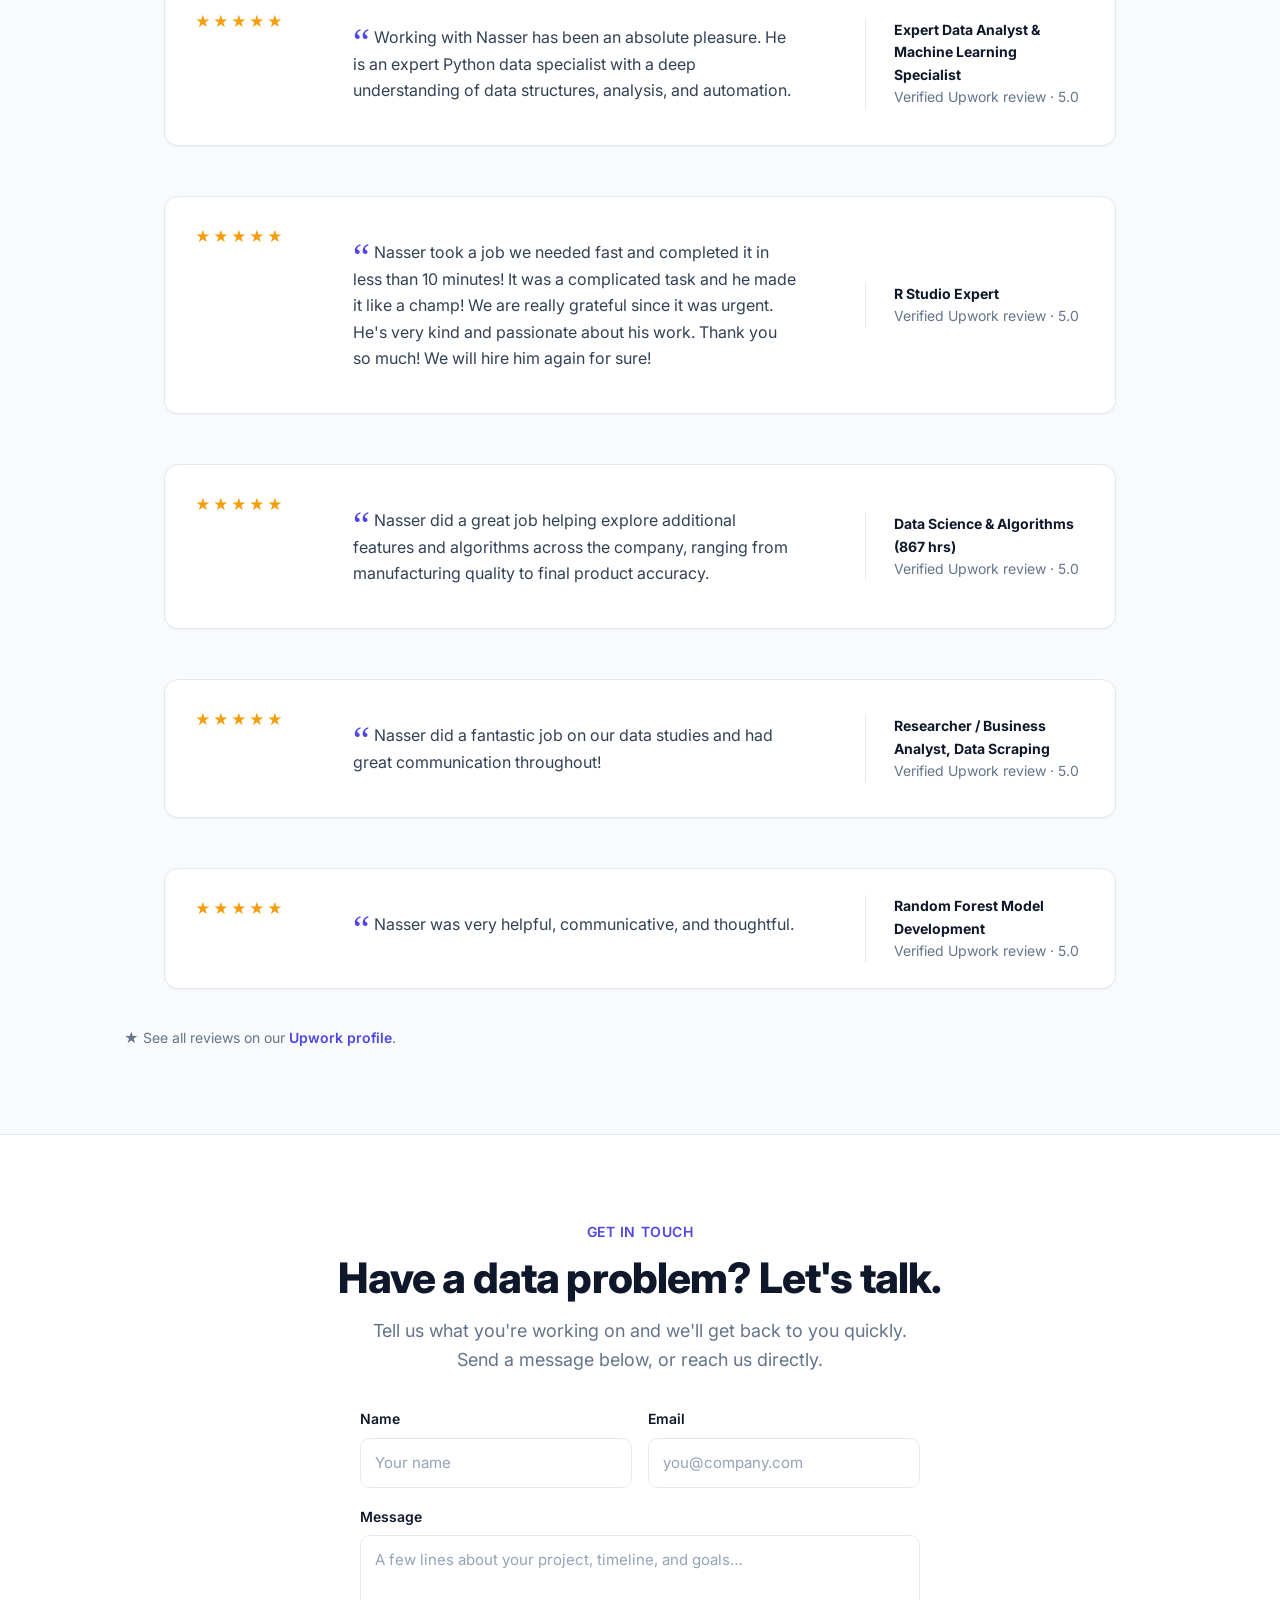
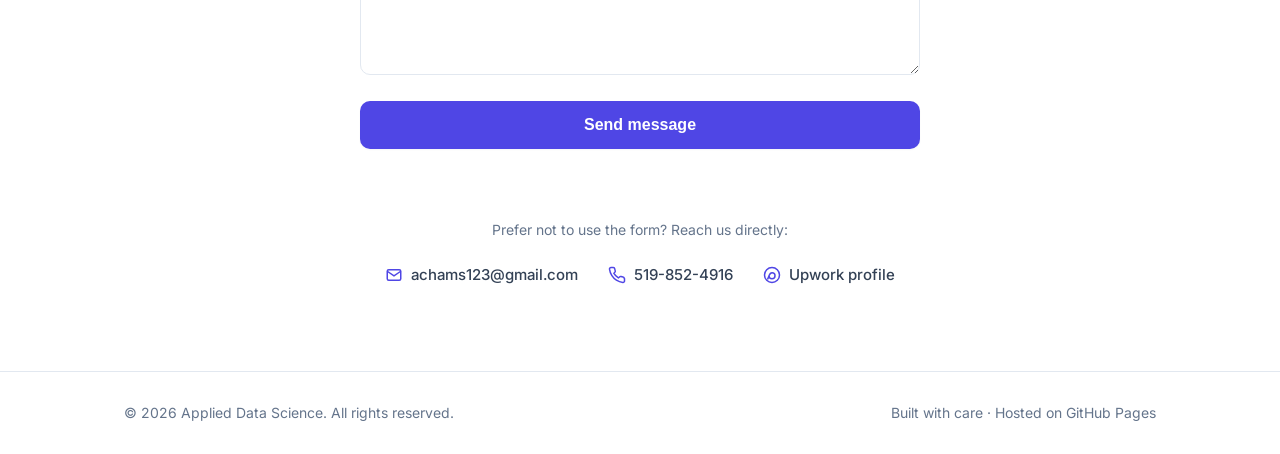
==== commit ab504708: "Add IoT and predictive maintenance services Co-Authored-By: Claude Fable 5 <noreply@anthropic.com>" ====
--- a/index.html
+++ b/index.html
@@ -5,7 +5,7 @@
   <meta name="viewport" content="width=device-width, initial-scale=1.0" />
   <title>Applied Data Science & Analytics Consulting</title>
   <meta name="description" content="A top-rated data science and analytics practice based in Canada. Manufacturing and sensor analytics, machine learning, dashboards, and statistics for teams in manufacturing, health, sports, ecommerce, and AI." />
-  <meta name="keywords" content="data scientist, freelance data scientist, data analytics consultant, manufacturing analytics, sensor data analysis, machine learning, web scraping, data engineering, dashboards, statistics, Canada, Nasser Chams" />
+  <meta name="keywords" content="data scientist, freelance data scientist, data analytics consultant, manufacturing analytics, sensor data analysis, IoT analytics, predictive maintenance, anomaly detection, machine learning, web scraping, data engineering, dashboards, statistics, Canada, London Ontario, Nasser Chams" />
   <meta name="author" content="Nasser Chams" />
   <meta name="robots" content="index, follow" />
   <link rel="canonical" href="https://nchams.github.io/" />
@@ -36,8 +36,8 @@
     "url": "https://nchams.github.io/",
     "email": "mailto:achams123@gmail.com",
     "telephone": "+1-519-852-4916",
-    "address": { "@type": "PostalAddress", "addressCountry": "CA" },
-    "knowsAbout": ["Manufacturing Analytics", "Sensor Data Analysis", "Data Science", "Machine Learning", "Data Analytics", "Web Scraping", "Statistics", "Dashboards", "Predictive Modeling"],
+    "address": { "@type": "PostalAddress", "addressLocality": "London", "addressRegion": "ON", "addressCountry": "CA" },
+    "knowsAbout": ["Manufacturing Analytics", "Sensor Data Analysis", "IoT Analytics", "Predictive Maintenance", "Anomaly Detection", "Data Science", "Machine Learning", "Data Analytics", "Web Scraping", "Statistics", "Dashboards", "Predictive Modeling"],
     "sameAs": [
       "https://www.upwork.com/freelancers/nasserc4",
       "https://github.com/nchams"
@@ -179,8 +179,8 @@
               The core of our recent work is on the production line: partnering with process,
               manufacturing, and quality engineers to analyze sensor and measurement data,
               encode their expert judgment into detection algorithms, and build the
-              machine-learning models and quality-control screens that scale that judgment
-              across full production lots.
+              machine-learning models, predictive-maintenance tools, and quality-control
+              screens that scale that judgment across full production lots.
             </p>
             <p>
               Around that core, we work end-to-end across the data stack: scraping and
@@ -233,6 +233,16 @@
             <div class="ico"><svg viewBox="0 0 24 24" fill="none" stroke="currentColor" stroke-width="2"><path d="M12 2v4M12 18v4M2 12h4M18 12h4"/><circle cx="12" cy="12" r="4"/></svg></div>
             <h3>Statistics &amp; Experimentation</h3>
             <p>A/B testing, statistical modeling, and rigorous analysis that separates real signal from noise so you can act with confidence.</p>
+          </div>
+          <div class="card reveal">
+            <div class="ico"><svg viewBox="0 0 24 24" fill="none" stroke="currentColor" stroke-width="2"><path d="M2 9.5a15 15 0 0 1 20 0"/><path d="M5 13a10 10 0 0 1 14 0"/><path d="M8.5 16.5a5 5 0 0 1 7 0"/><circle cx="12" cy="20" r="0.5"/></svg></div>
+            <h3>IoT &amp; Sensor Data</h3>
+            <p>Pipelines that collect, clean, and analyze data from connected devices and production equipment, turning raw sensor streams into signals your team can trust.</p>
+          </div>
+          <div class="card reveal">
+            <div class="ico"><svg viewBox="0 0 24 24" fill="none" stroke="currentColor" stroke-width="2"><path d="M22 12h-4l-3 9L9 3l-3 9H2"/></svg></div>
+            <h3>Predictive Maintenance &amp; Anomaly Detection</h3>
+            <p>Models that flag failing equipment and out-of-spec product before they cause downtime or scrap, built on your machines' own history.</p>
           </div>
         </div>
       </div>
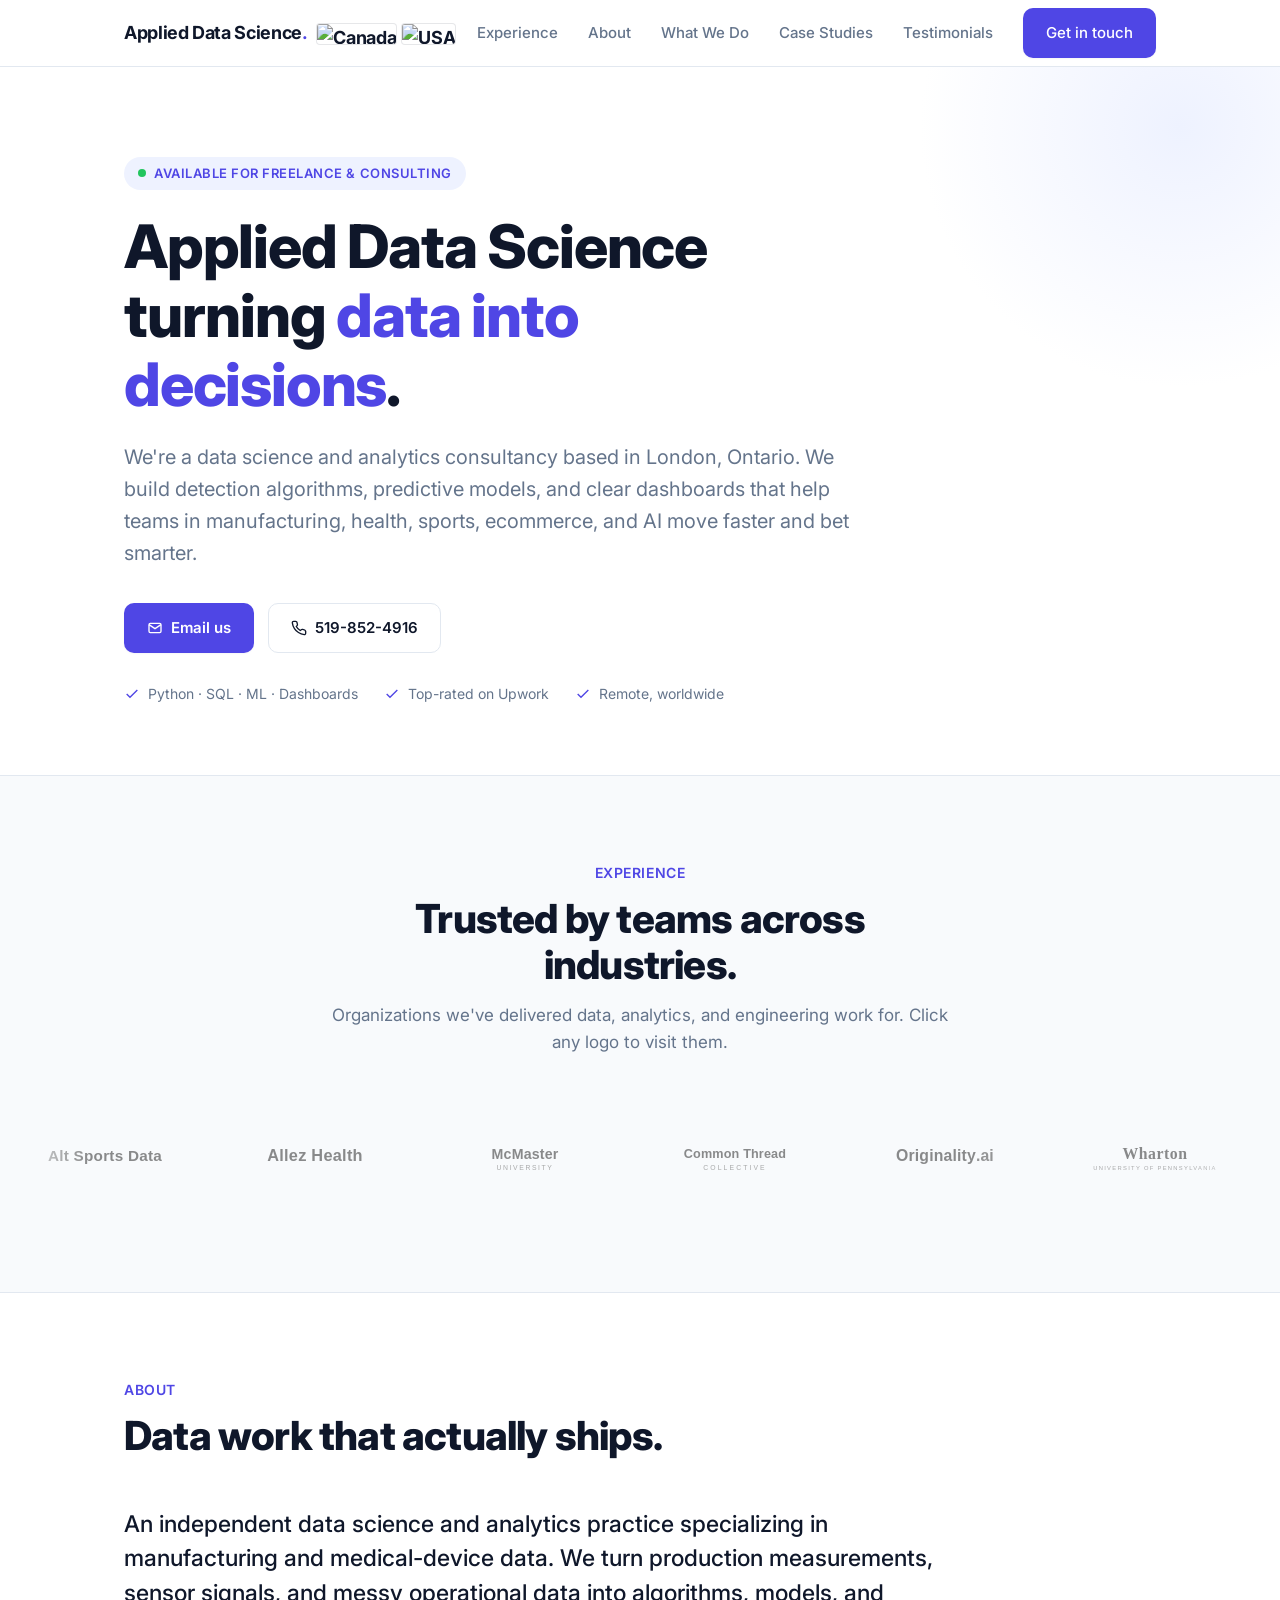
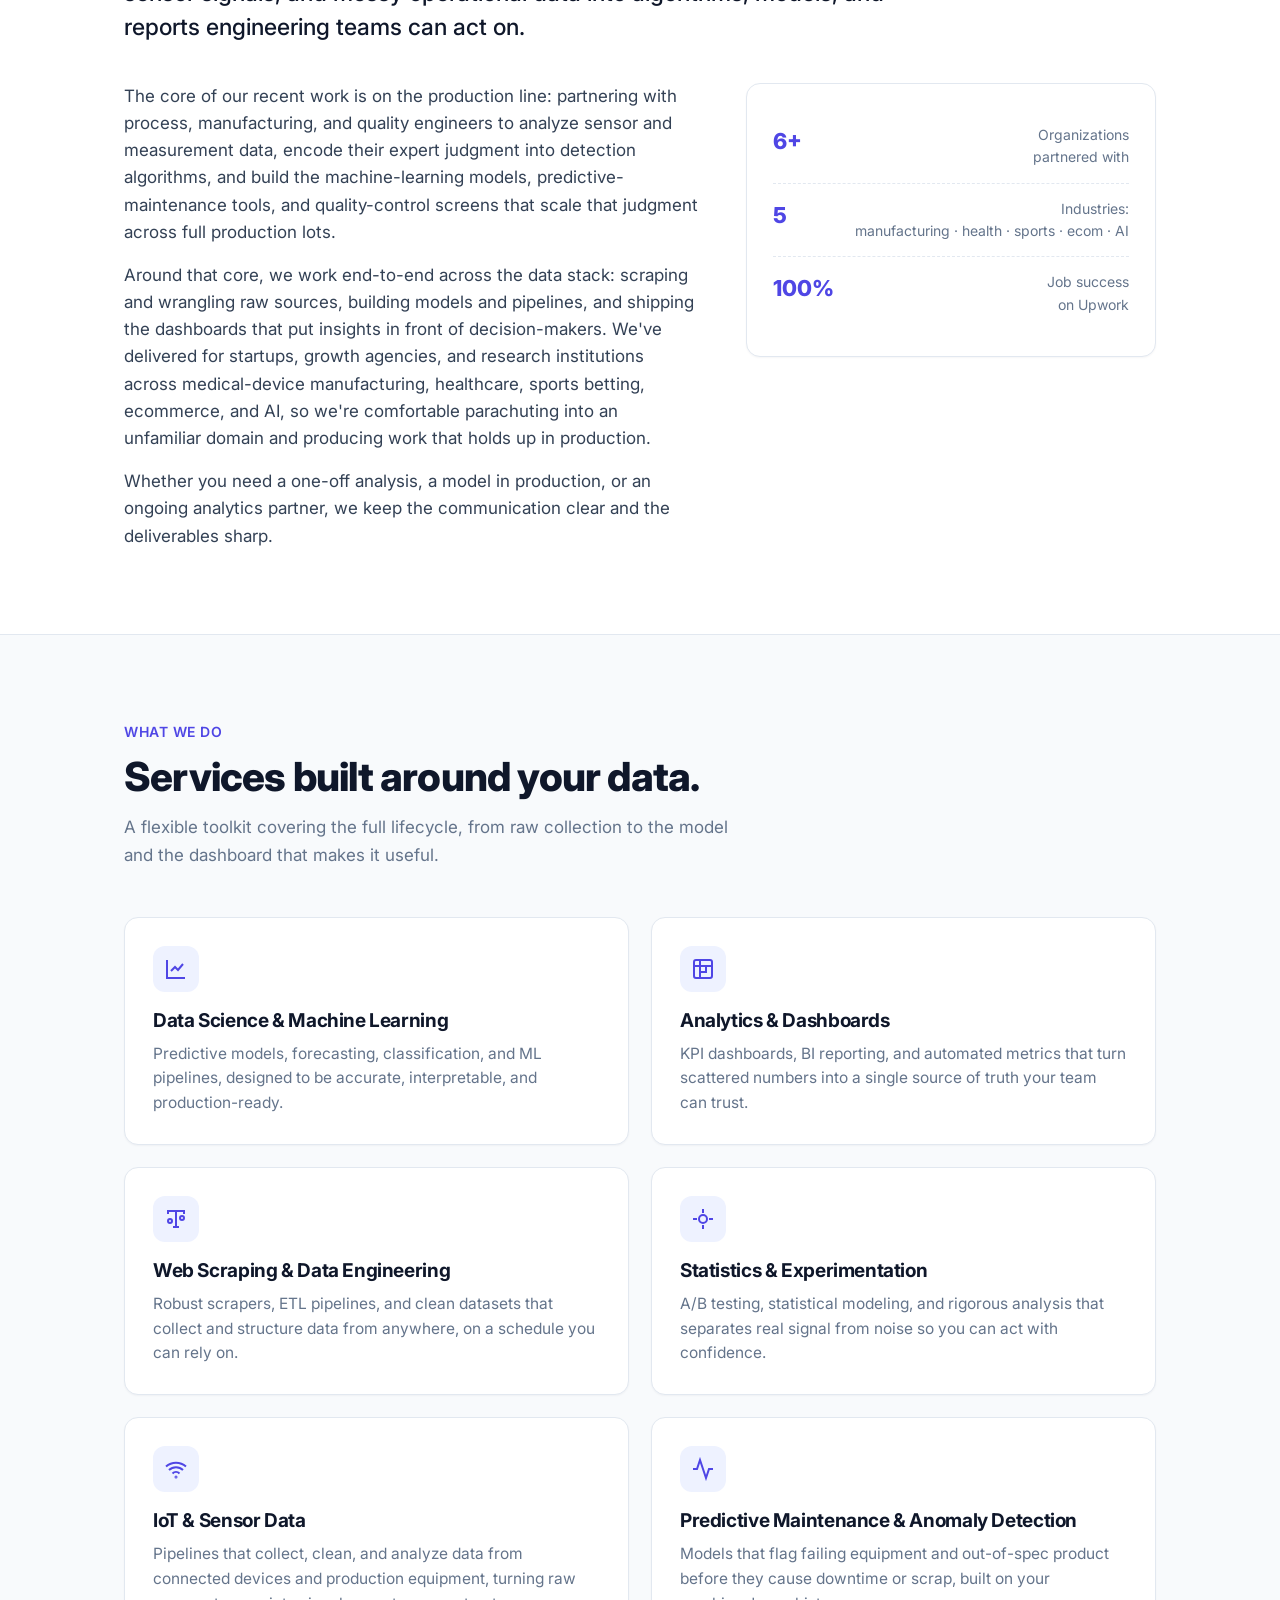
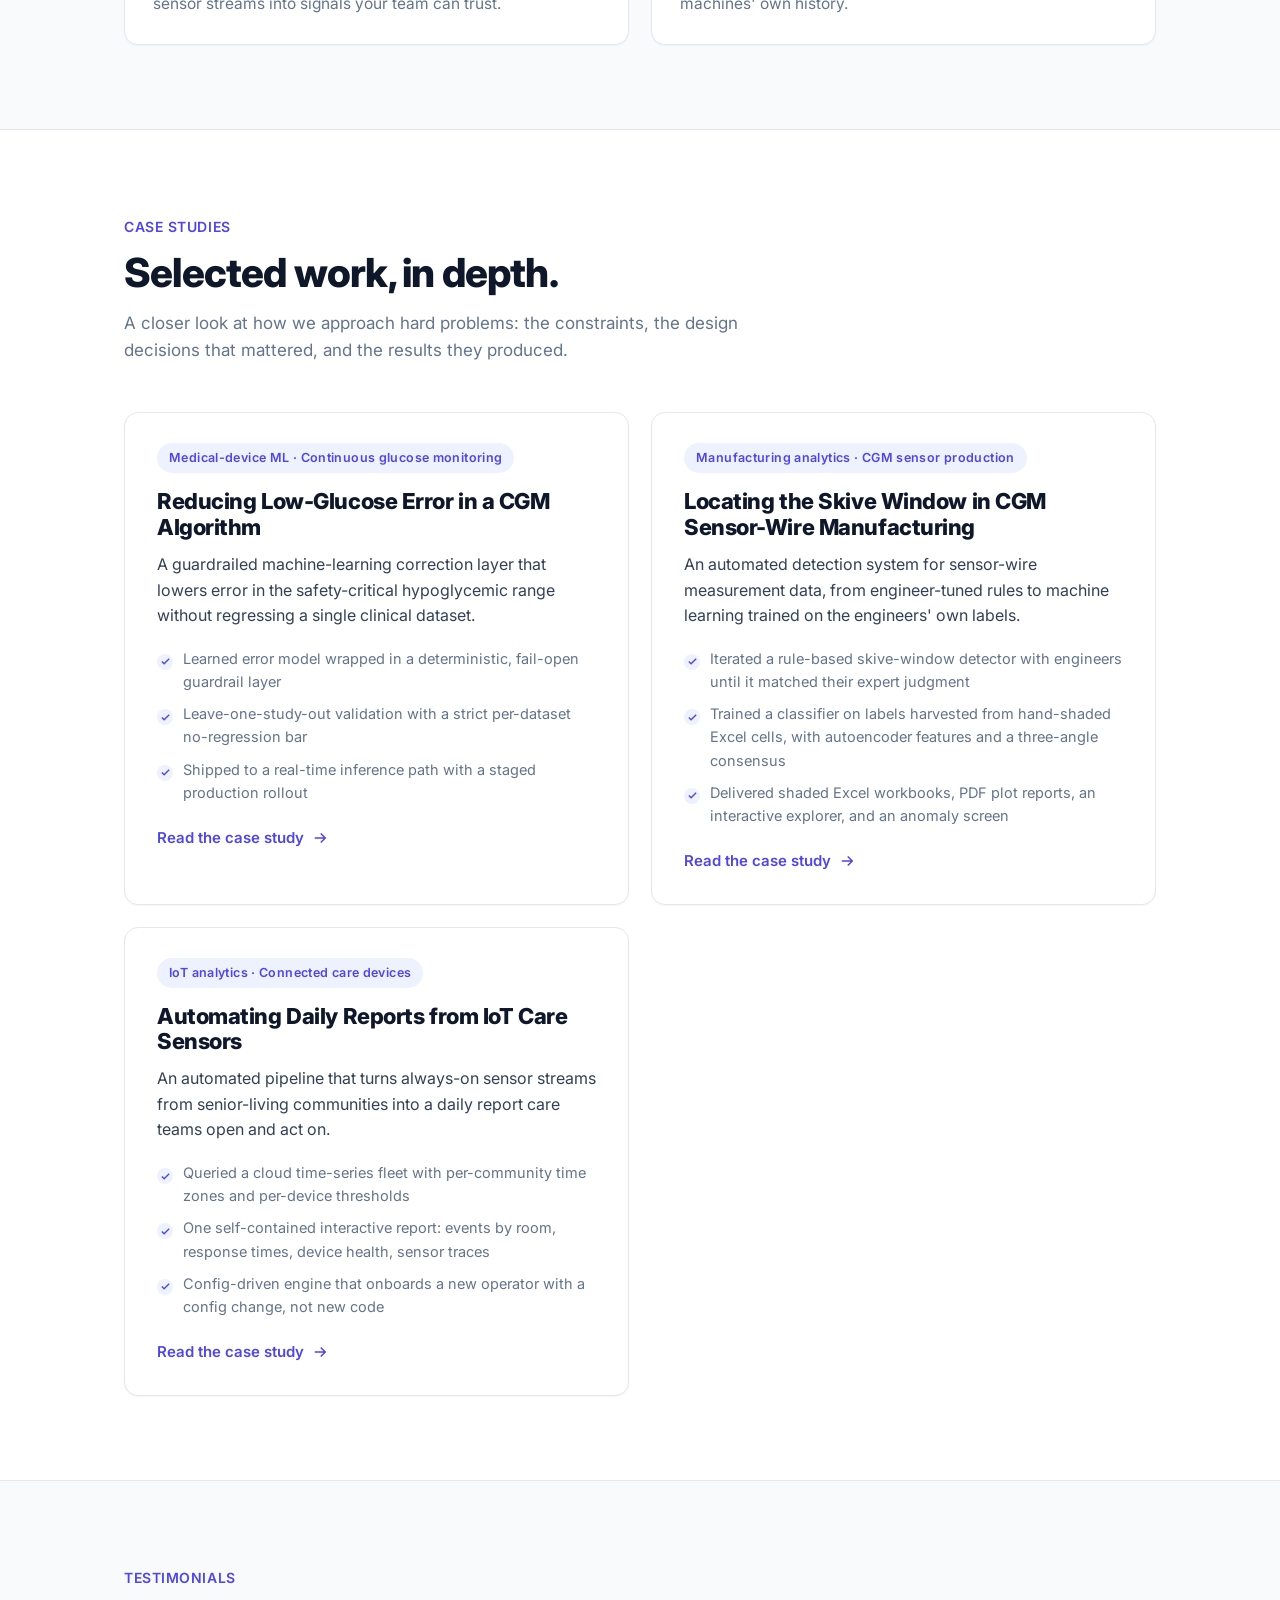
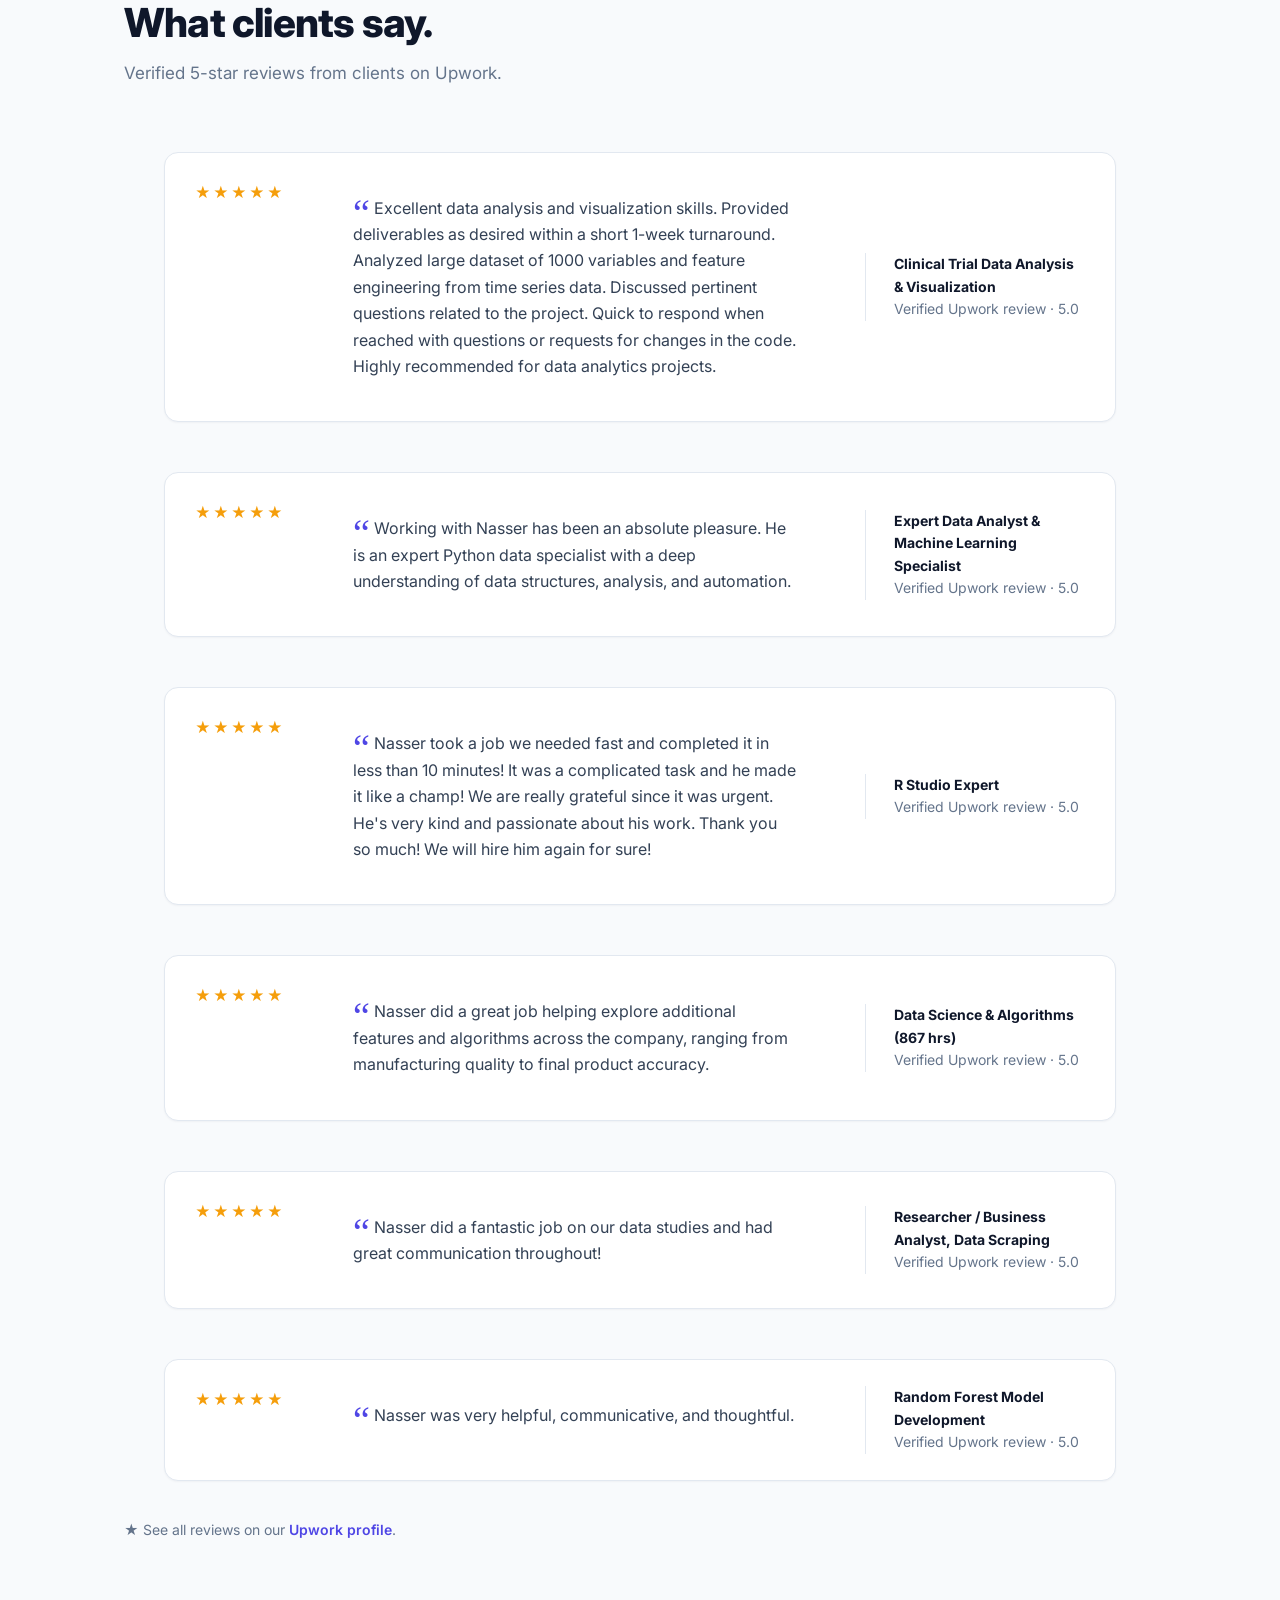
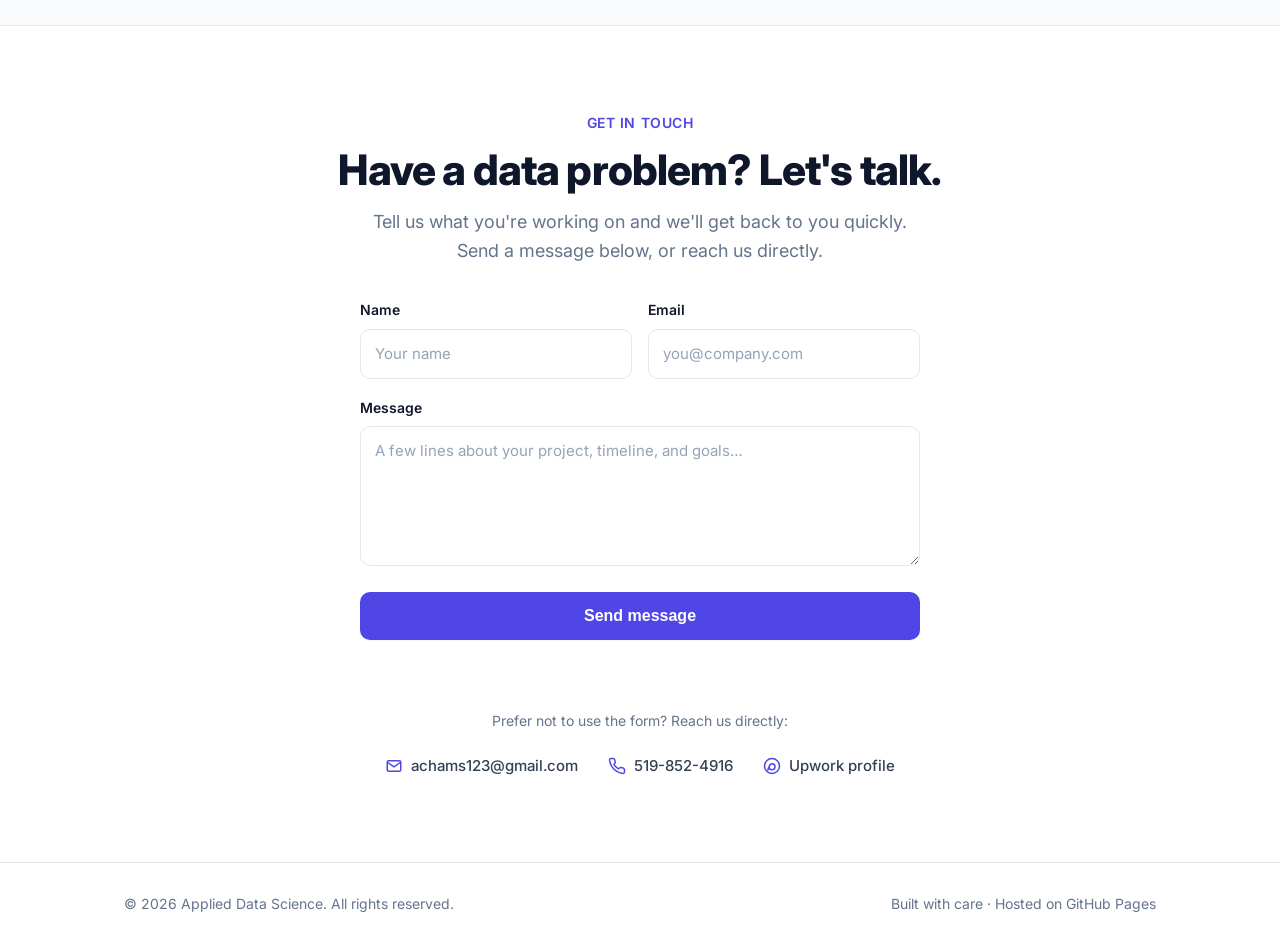
==== commit 62998fbe: "Add case study: automated daily reports from IoT care sensors Co-Authored-By: Claude Fable 5 <norepl" ====
--- a/index.html
+++ b/index.html
@@ -283,6 +283,19 @@
               <li>Iterated a rule-based skive-window detector with engineers until it matched their expert judgment</li>
               <li>Trained a classifier on labels harvested from hand-shaded Excel cells, with autoencoder features and a three-angle consensus</li>
               <li>Delivered shaded Excel workbooks, PDF plot reports, an interactive explorer, and an anomaly screen</li>
+            </ul>
+            <span class="case-link">Read the case study
+              <svg viewBox="0 0 24 24" fill="none" stroke="currentColor" stroke-width="2"><path d="M5 12h14M13 6l6 6-6 6"/></svg>
+            </span>
+          </a>
+          <a class="case-card reveal" href="case-studies/iot-daily-sensor-reports.html">
+            <span class="case-tag">IoT analytics · Connected care devices</span>
+            <h3>Automating Daily Reports from IoT Care Sensors</h3>
+            <p>An automated pipeline that turns always-on sensor streams from senior-living communities into a daily report care teams open and act on.</p>
+            <ul class="case-highlights">
+              <li>Queried a cloud time-series fleet with per-community time zones and per-device thresholds</li>
+              <li>One self-contained interactive report: events by room, response times, device health, sensor traces</li>
+              <li>Config-driven engine that onboards a new operator with a config change, not new code</li>
             </ul>
             <span class="case-link">Read the case study
               <svg viewBox="0 0 24 24" fill="none" stroke="currentColor" stroke-width="2"><path d="M5 12h14M13 6l6 6-6 6"/></svg>
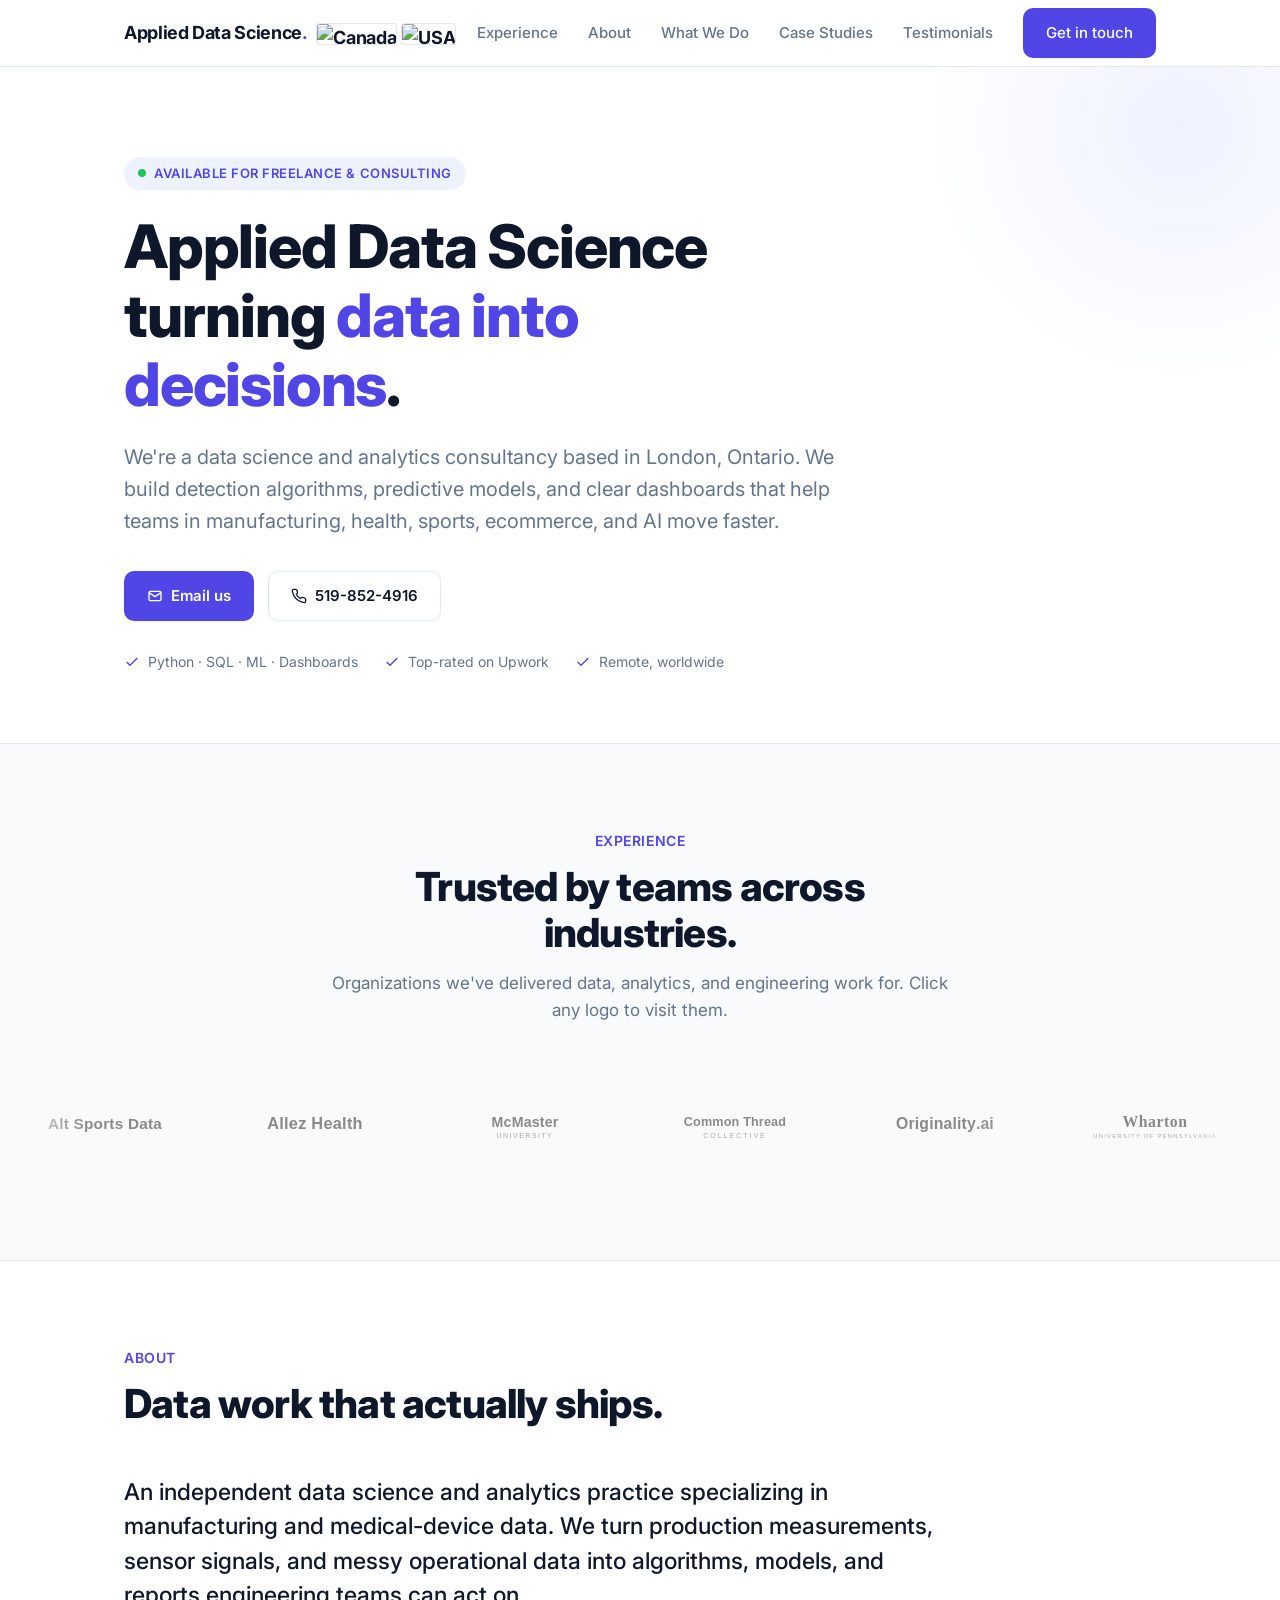
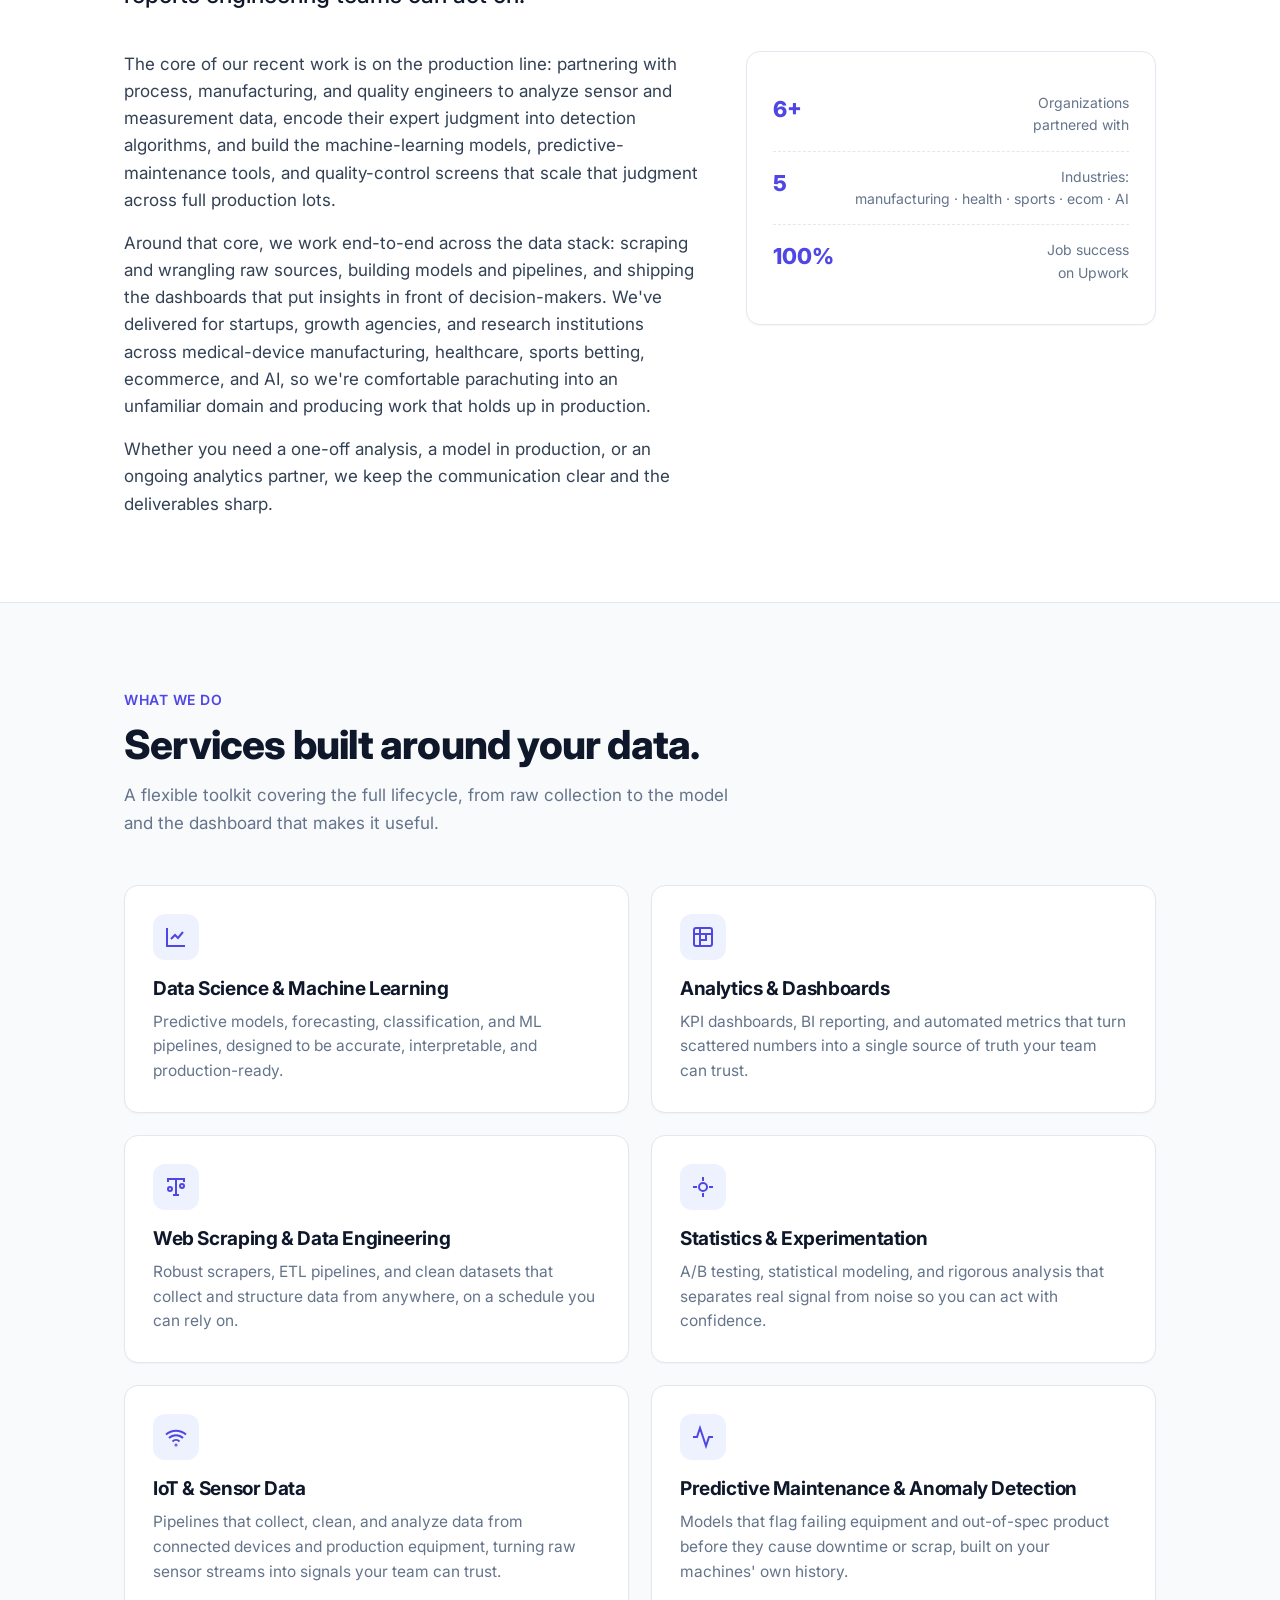
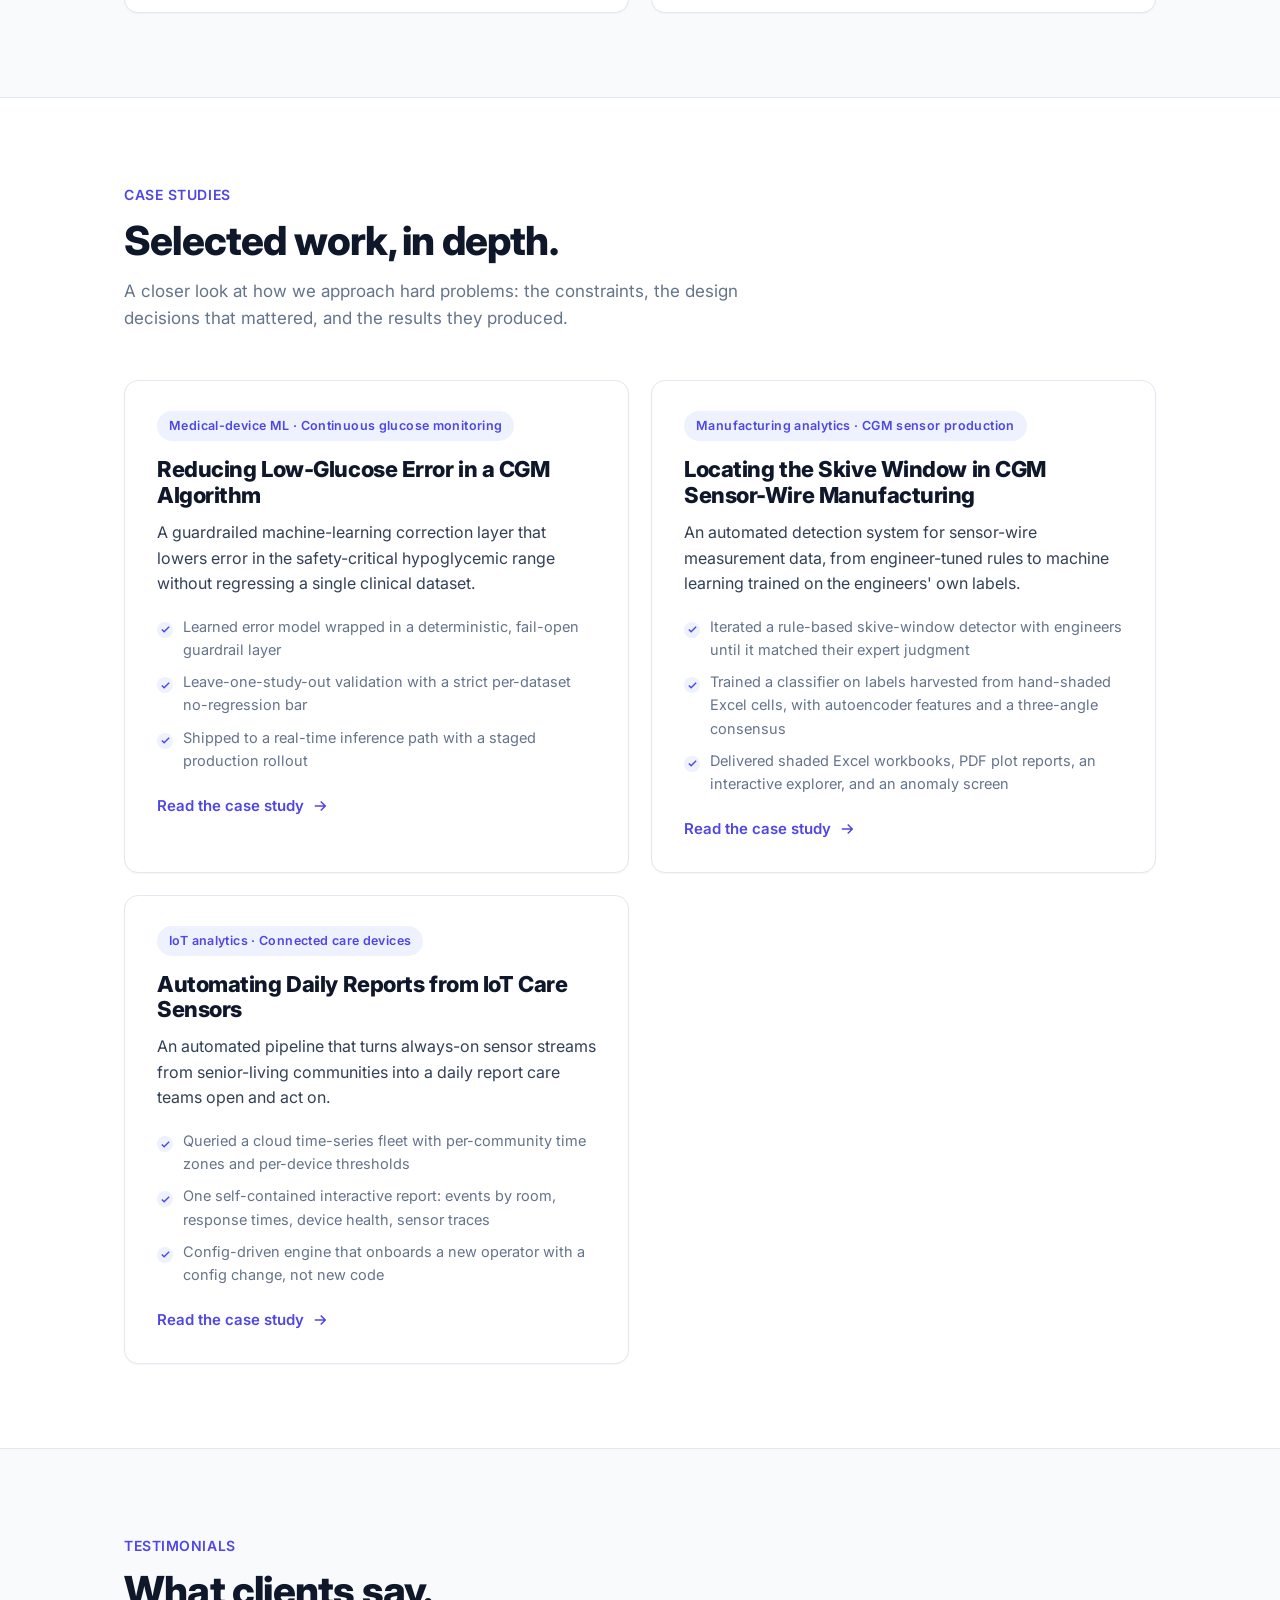
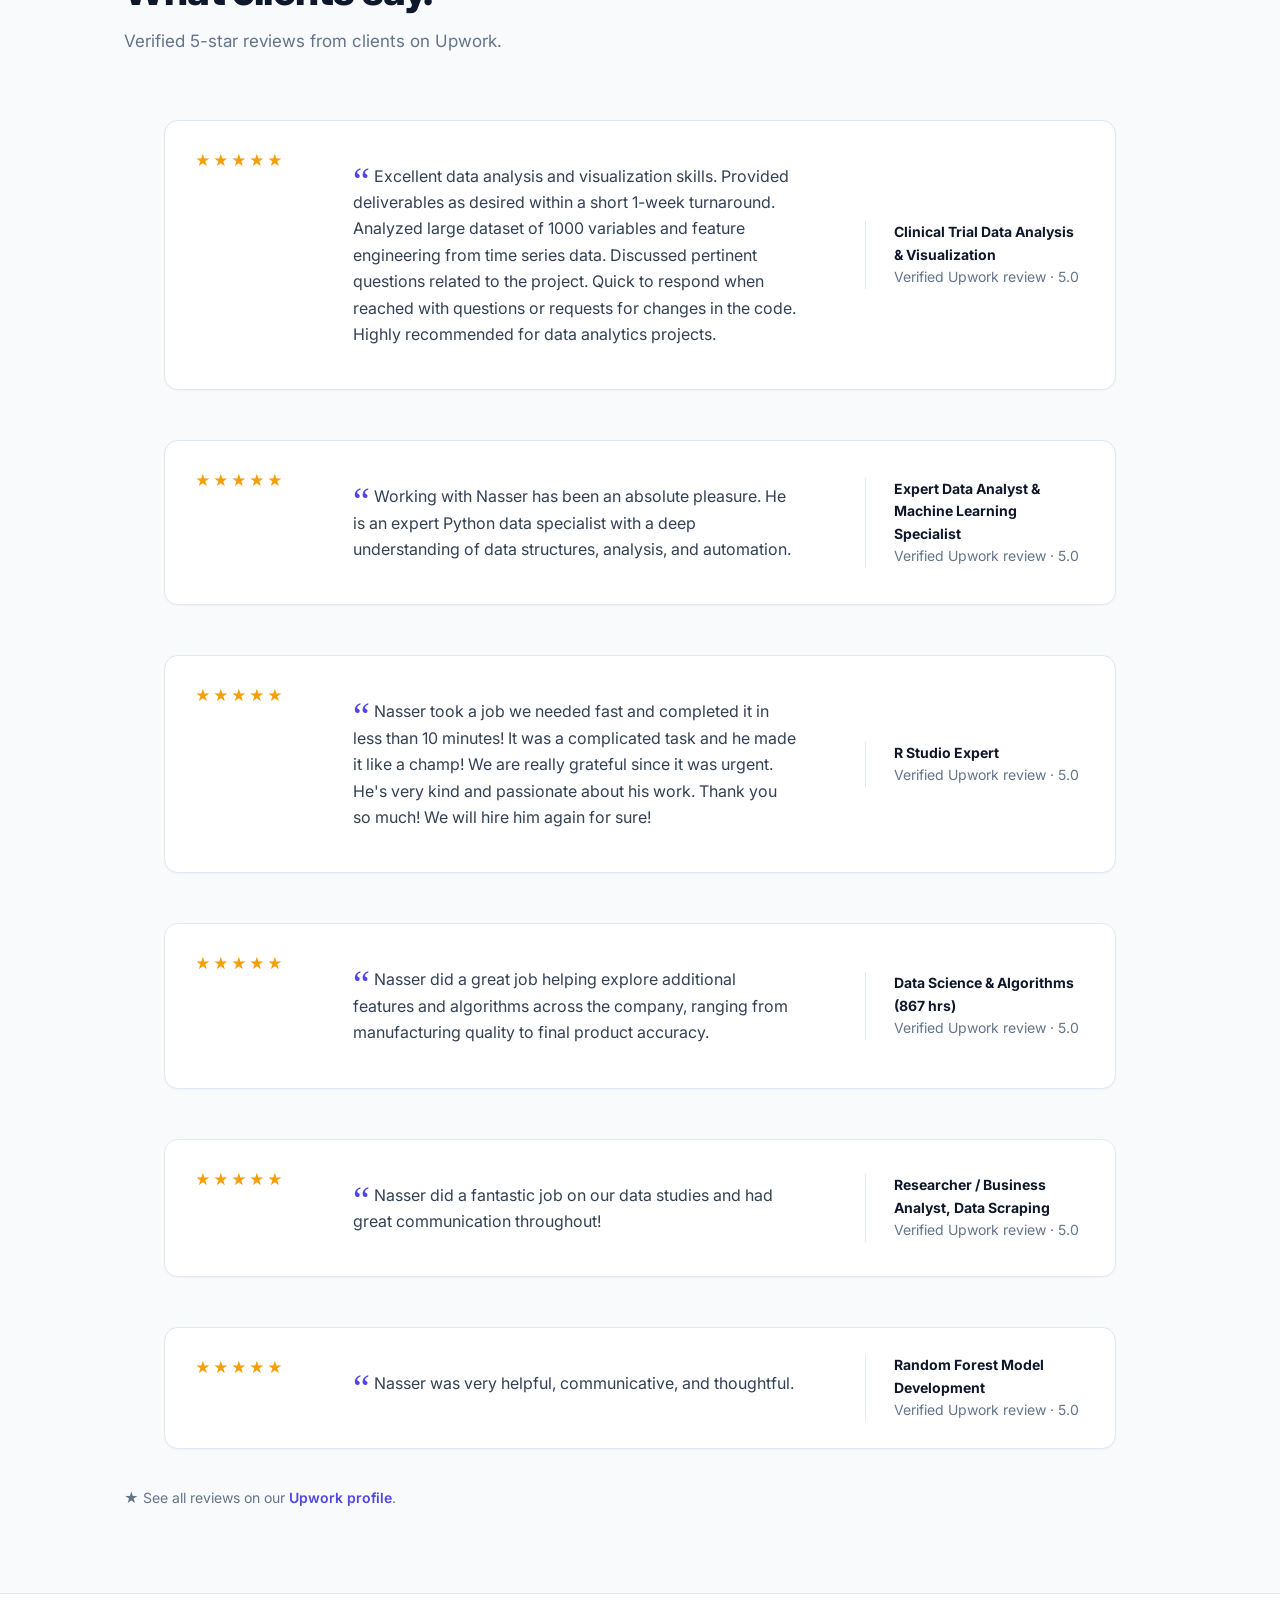
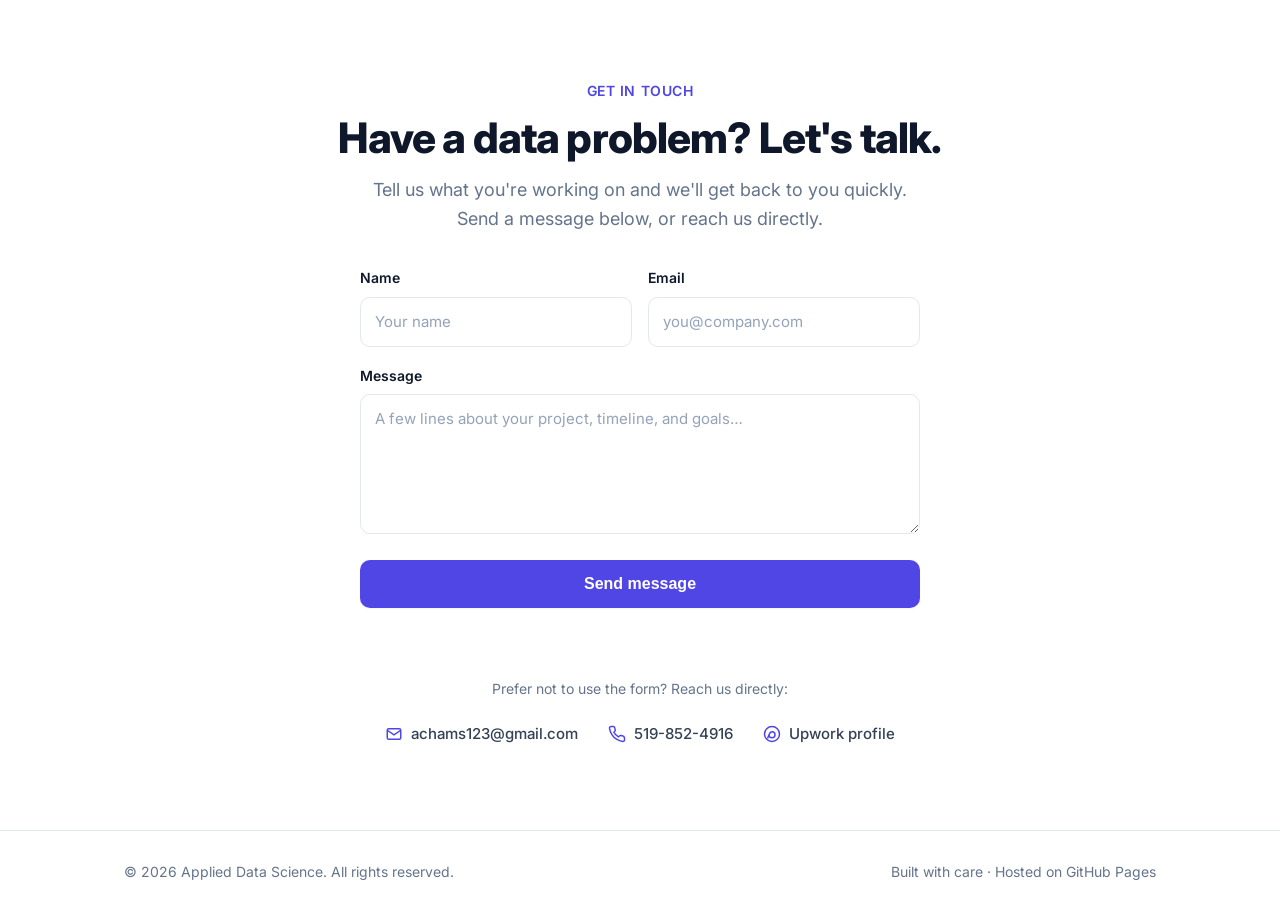
==== commit d08992a1: "Remove bet smarter phrase from hero subtitle Co-Authored-By: Claude Fable 5 <noreply@anthropic.com>" ====
--- a/index.html
+++ b/index.html
@@ -82,7 +82,7 @@
         <p class="lede">
           We're a data science and analytics consultancy based in London, Ontario. We build detection algorithms,
           predictive models, and clear dashboards that help teams in manufacturing, health,
-          sports, ecommerce, and AI move faster and bet smarter.
+          sports, ecommerce, and AI move faster.
         </p>
         <div class="hero-cta">
           <a href="#contact" class="btn btn-primary">
